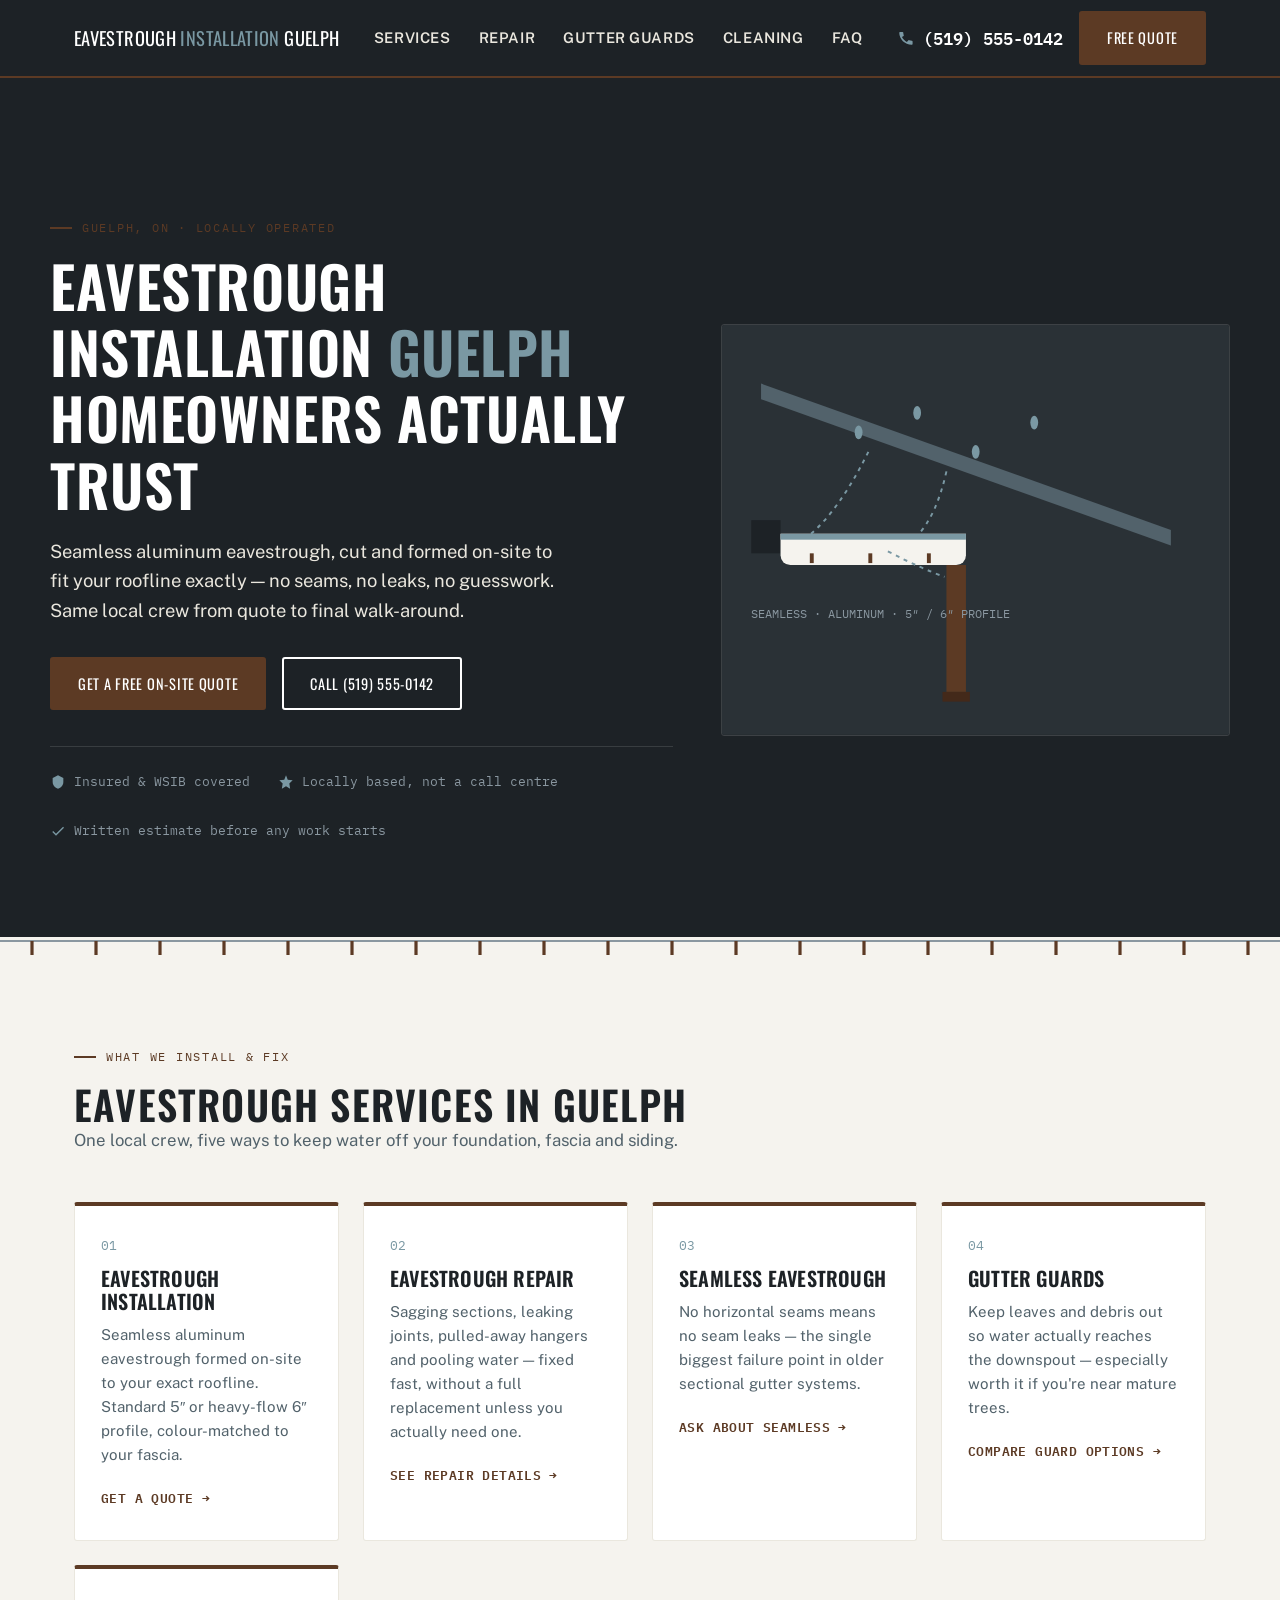
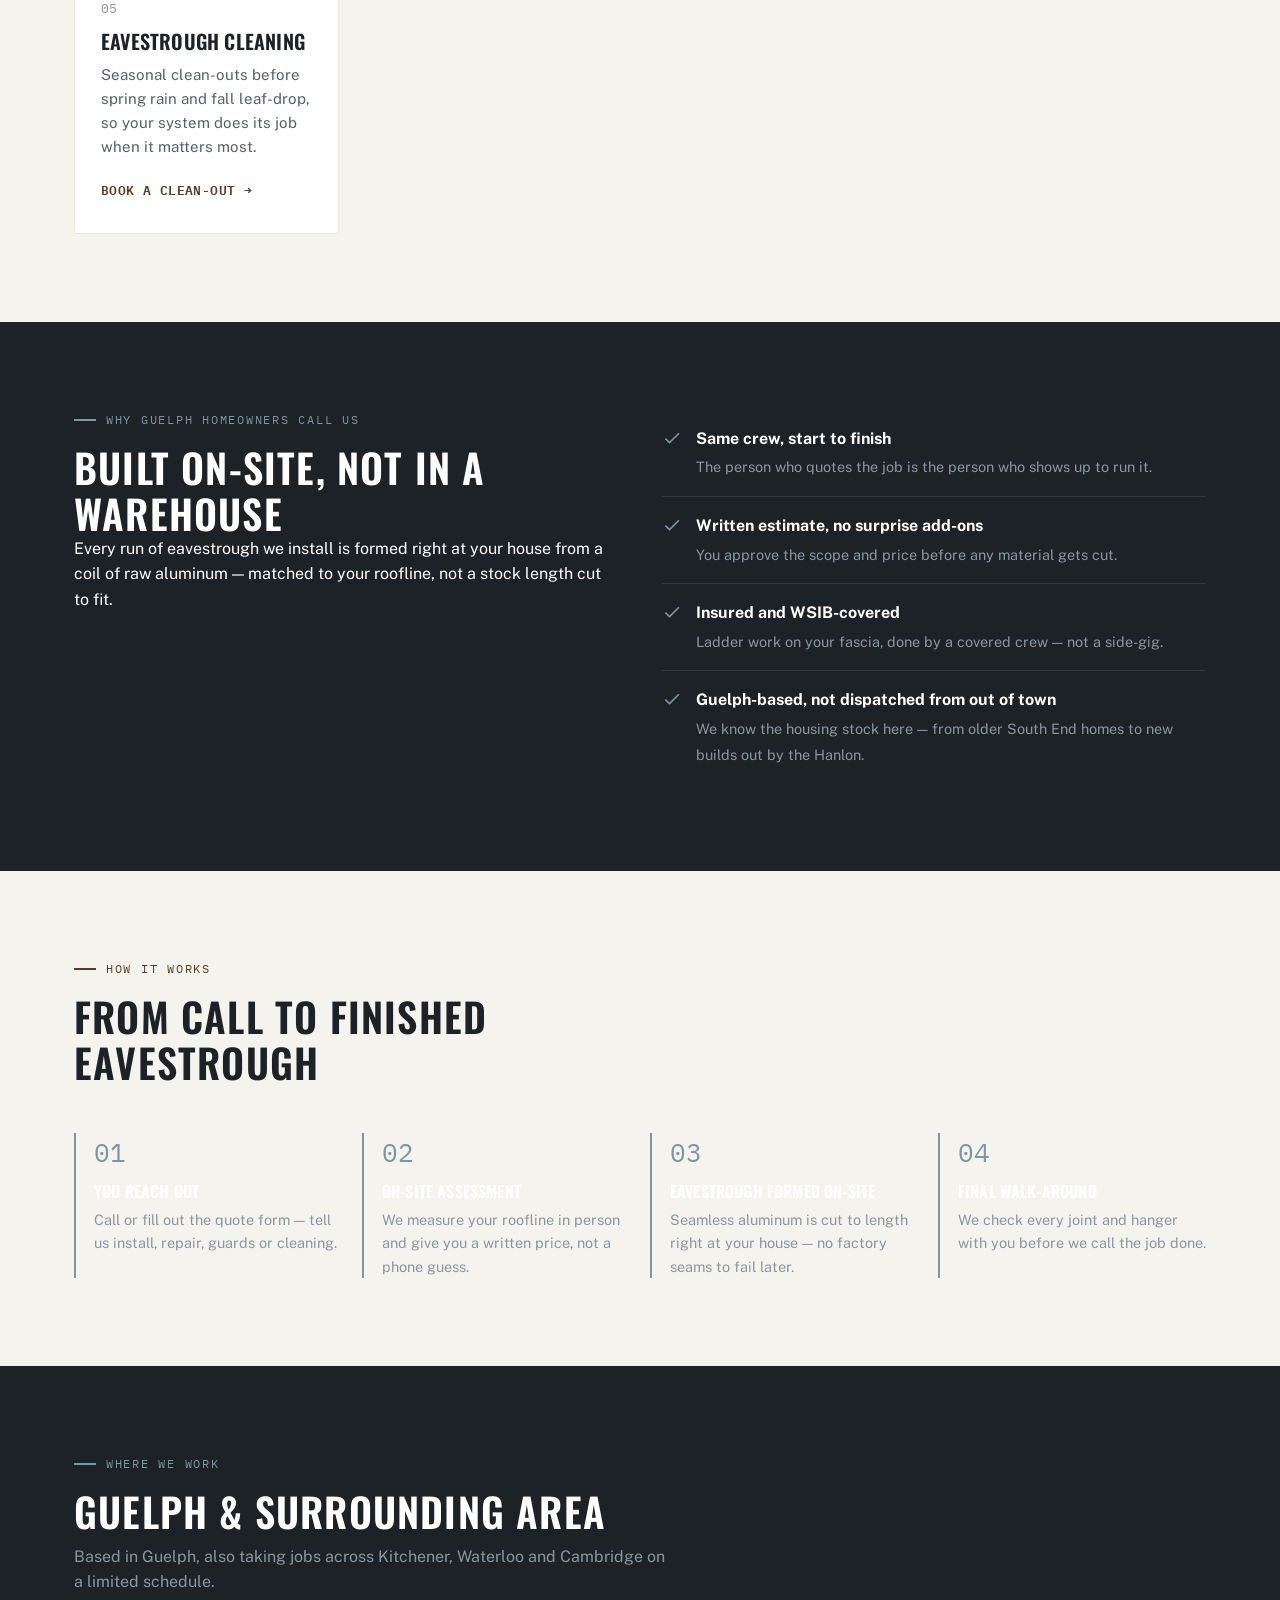
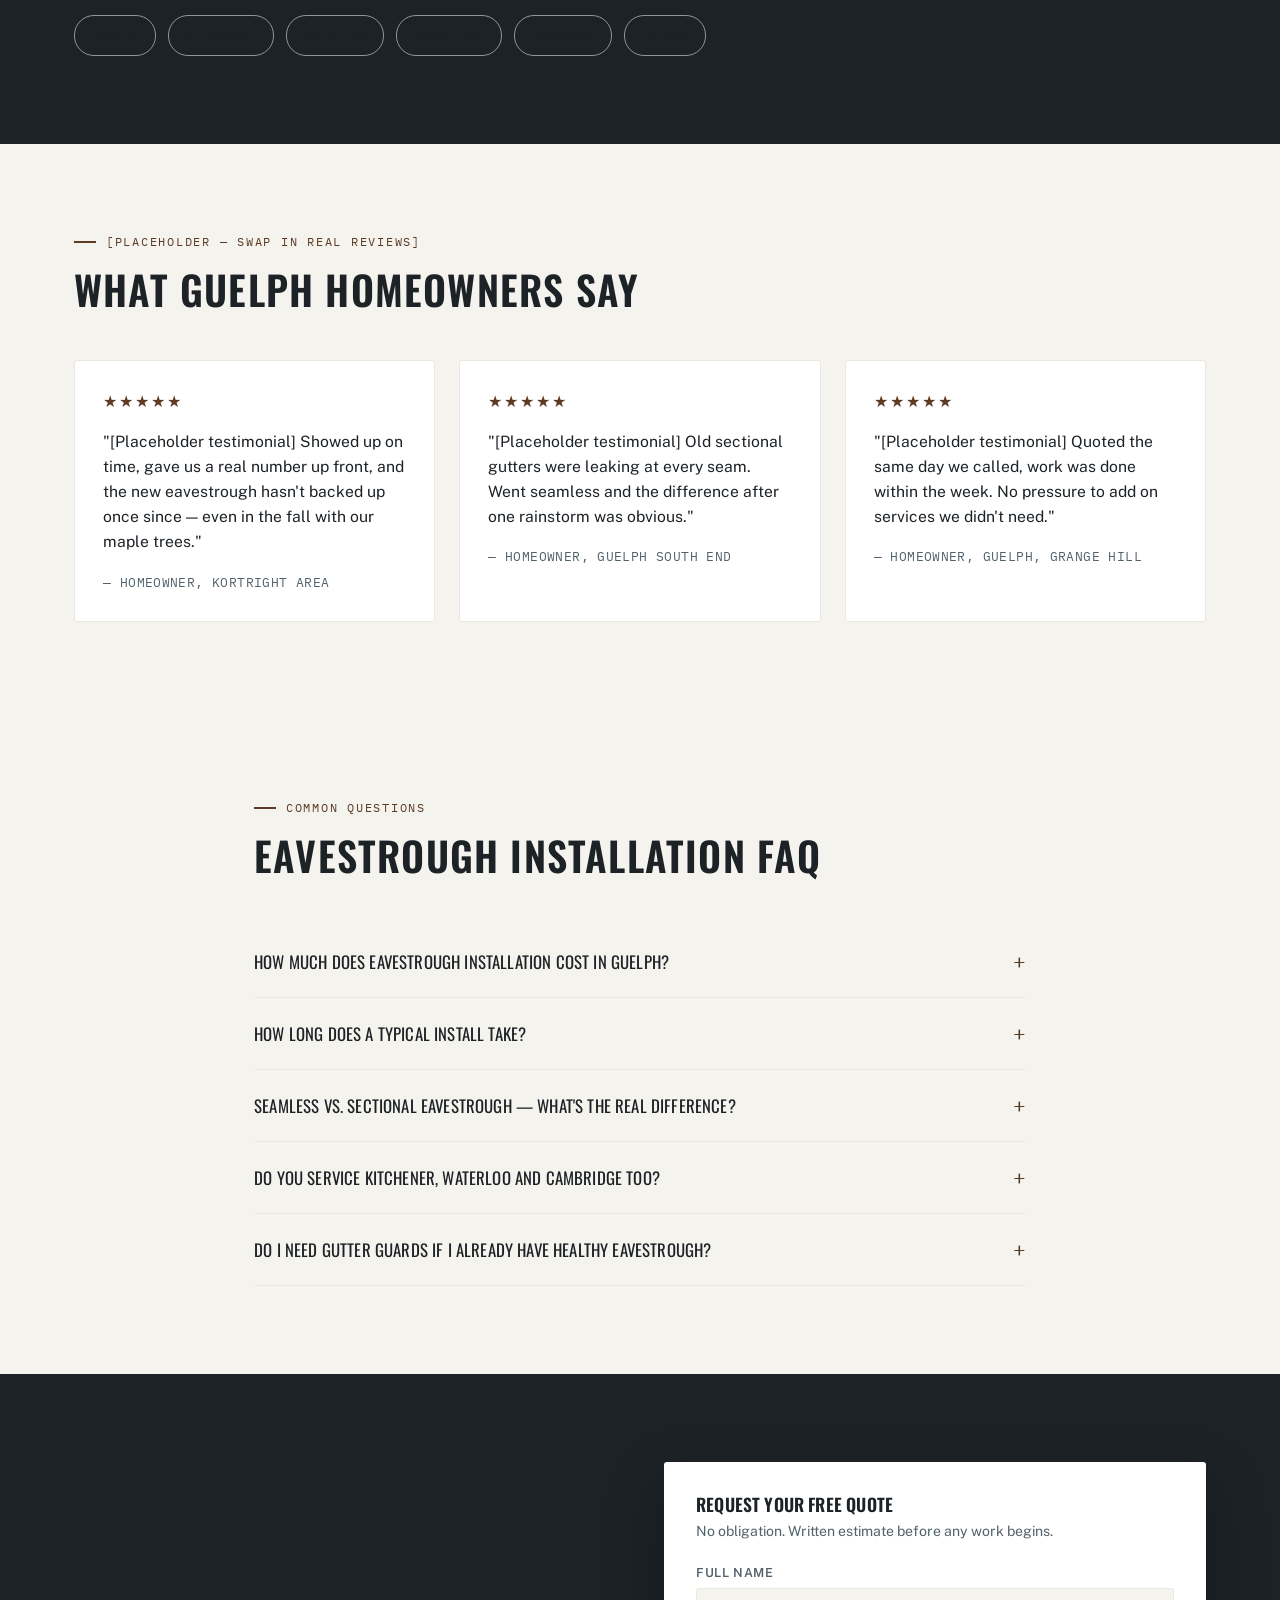
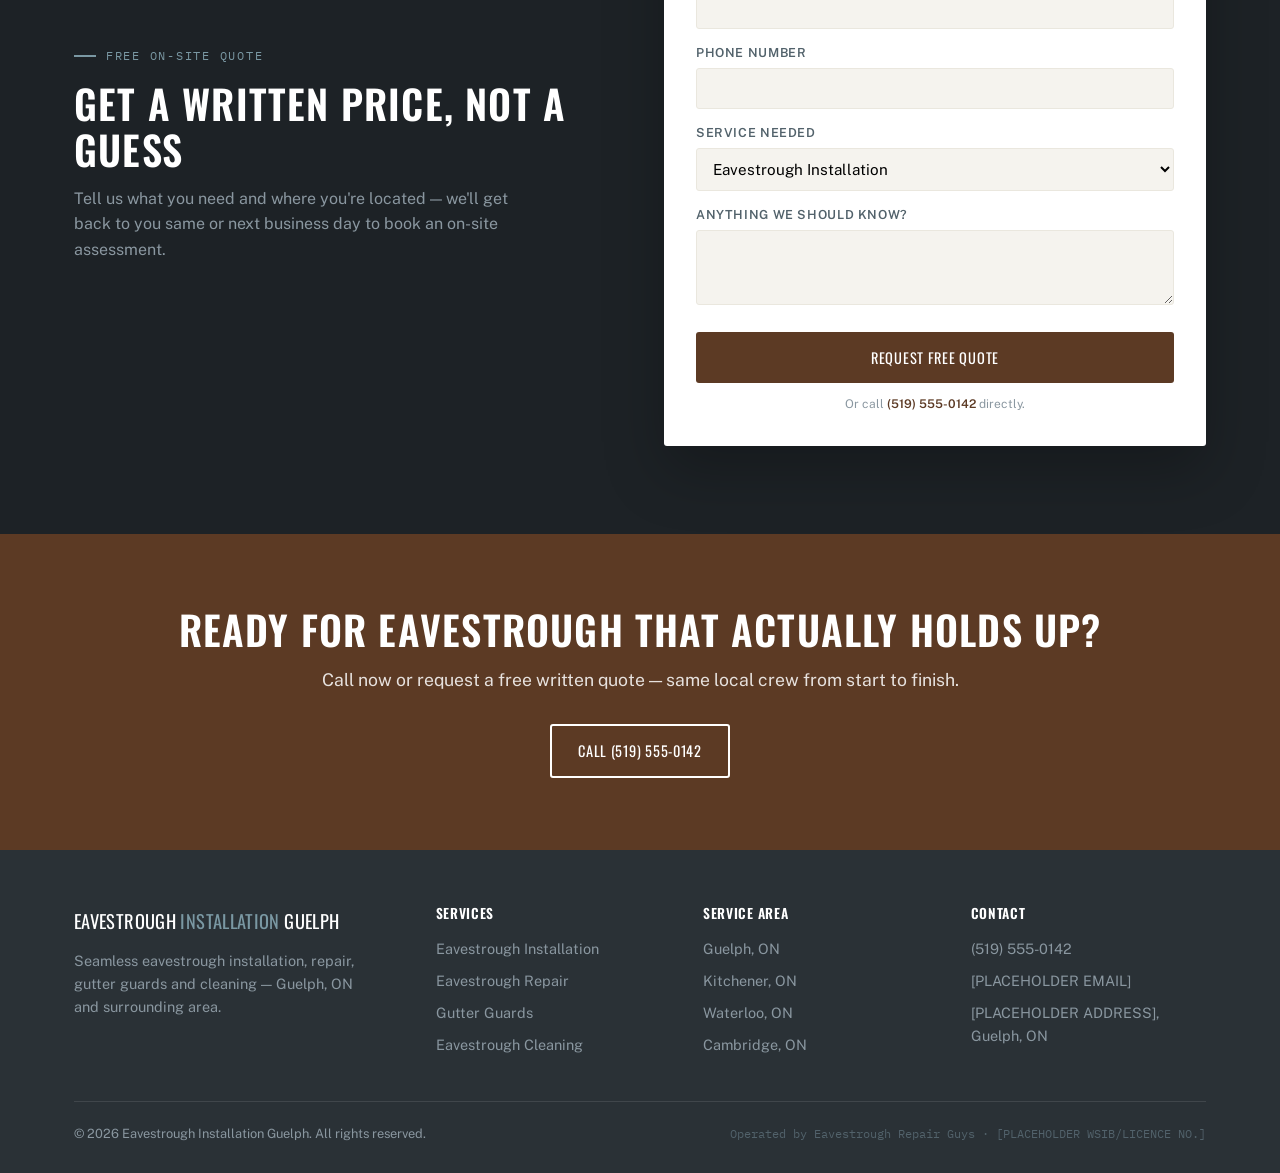
==== index.html @ caf80e2d "Initial site: Eavestrough Installation Guelph — homepage + 3 service pages" ====
<!DOCTYPE html>
<html lang="en-CA">
<head>
<meta charset="UTF-8">
<meta name="viewport" content="width=device-width, initial-scale=1.0">

<!-- ============================================================
     BEFORE GOING LIVE — replace every [PLACEHOLDER] below:
     - Phone number (appears in header, hero, CTA band, footer, schema)
     - Business address / service area radius
     - Real jobsite photos (currently a line-art SVG hero graphic)
     - Real customer testimonials (currently illustrative placeholders)
     - Google Ads conversion ID + GA4 measurement ID (see comments below)
     - WSIB / insurance / licence numbers if you want them displayed
     ============================================================ -->

<title>Eavestrough Installation Guelph | Licensed Local Installers | Eavestrough Repair Guys</title>
<meta name="description" content="Eavestrough installation in Guelph, ON. Seamless aluminum eavestrough, gutter guards, repair and cleaning. Local crew, free on-site quotes. Call [PLACEHOLDER PHONE].">
<link rel="canonical" href="https://www.eavestroughinstallationguelph.ca/">

<!-- Open Graph -->
<meta property="og:type" content="website">
<meta property="og:title" content="Eavestrough Installation Guelph | Eavestrough Repair Guys">
<meta property="og:description" content="Seamless eavestrough installation, repair, gutter guards and cleaning in Guelph, ON. Free on-site quotes.">
<meta property="og:url" content="https://www.eavestroughinstallationguelph.ca/">
<meta property="og:locale" content="en_CA">

<style>
/* ============================================================
   EAVESTROUGH INSTALLATION GUELPH — Design System
   Palette grounded in real eavestrough material/finish names:
   - Charcoal: roofline/shadow
   - Aluminum: the material itself (background)
   - Royal Brown: a genuine standard eavestrough colour, used as accent
   - Slate: structural steel grey
   - Rain: the water the whole trade exists to move
   ============================================================ */

@import url('https://fonts.googleapis.com/css2?family=Oswald:wght@400;500;600;700&family=Public+Sans:wght@400;500;600;700&family=IBM+Plex+Mono:wght@500;600&display=swap');

:root{
  --charcoal: #1D2226;
  --charcoal-soft: #2A3136;
  --aluminum: #F5F3EE;
  --aluminum-dim: #EAE7DE;
  --white: #FFFFFF;
  --brown: #5C3A24;
  --brown-deep: #43291A;
  --brown-light: #7A5138;
  --slate: #52626B;
  --slate-dim: #8A97A0;
  --rain: #7A98A3;
  --rain-dim: #C7D5D9;

  --font-display: 'Oswald', sans-serif;
  --font-body: 'Public Sans', sans-serif;
  --font-mono: 'IBM Plex Mono', monospace;

  --max: 1180px;
  --radius: 3px;
}

*{box-sizing:border-box; margin:0; padding:0;}

html{scroll-behavior:smooth;}

body{
  font-family: var(--font-body);
  background: var(--aluminum);
  color: var(--charcoal);
  line-height: 1.6;
  -webkit-font-smoothing: antialiased;
}

img{max-width:100%; display:block;}

a{color:inherit; text-decoration:none;}

.wrap{max-width:var(--max); margin:0 auto; padding:0 24px;}

h1,h2,h3,h4{
  font-family: var(--font-display);
  font-weight:600;
  line-height:1.15;
  letter-spacing:0.01em;
}

h2{font-size:clamp(1.7rem, 3.2vw, 2.5rem); text-transform:uppercase; letter-spacing:0.03em;}
h3{font-size:1.25rem;}

.eyebrow{
  font-family: var(--font-mono);
  font-size:0.78rem;
  letter-spacing:0.14em;
  text-transform:uppercase;
  color:var(--brown);
  display:flex;
  align-items:center;
  gap:10px;
  margin-bottom:14px;
}
.eyebrow::before{
  content:"";
  width:22px; height:2px;
  background:var(--brown);
  display:inline-block;
}

/* ---------- roofline motif (signature element) ----------
   A recurring gutter cross-section: a horizontal channel with a
   drip-edge lip, used as section dividers instead of generic waves. */
.roofline-divider{
  width:100%;
  height:22px;
  display:block;
}
.roofline-divider svg{width:100%; height:100%; display:block;}

/* ---------- header ---------- */
.site-header{
  position:sticky; top:0; z-index:50;
  background:var(--charcoal);
  border-bottom:2px solid var(--brown);
}
.site-header .wrap{
  display:flex; align-items:center; justify-content:space-between;
  height:76px;
}
.logo{
  font-family:var(--font-display);
  color:var(--white);
  font-size:1.15rem;
  text-transform:uppercase;
  letter-spacing:0.02em;
}
.logo span{color:var(--rain);}
.nav-links{display:flex; gap:28px; align-items:center;}
.nav-links a{
  color:var(--aluminum-dim);
  font-size:0.92rem;
  font-weight:600;
  text-transform:uppercase;
  letter-spacing:0.04em;
}
.nav-links a:hover{color:var(--rain);}
.header-cta{
  display:flex; align-items:center; gap:16px;
}
.phone-badge{
  font-family:var(--font-mono);
  color:var(--white);
  font-size:1.05rem;
  font-weight:600;
  display:flex; align-items:center; gap:8px;
}
.phone-badge svg{width:18px; height:18px; fill:var(--rain);}
.btn{
  display:inline-block;
  font-family:var(--font-display);
  text-transform:uppercase;
  letter-spacing:0.05em;
  font-size:0.9rem;
  padding:13px 26px;
  border-radius:var(--radius);
  border:2px solid transparent;
  cursor:pointer;
  transition:all .15s ease;
}
.btn-primary{background:var(--brown); color:var(--white);}
.btn-primary:hover{background:var(--brown-deep);}
.btn-outline{border-color:var(--white); color:var(--white); background:transparent;}
.btn-outline:hover{background:var(--white); color:var(--charcoal);}
.mobile-toggle{display:none; background:none; border:none; color:var(--white); font-size:1.6rem;}

/* ---------- hero ---------- */
.hero{
  background:var(--charcoal);
  color:var(--white);
  position:relative;
  overflow:hidden;
  padding:76px 0 0 0;
}
.hero-grid{
  display:grid;
  grid-template-columns: 1.1fr 0.9fr;
  gap:48px;
  align-items:center;
  padding:64px 0 96px;
}
.hero h1{
  font-size:clamp(2.4rem, 5vw, 3.6rem);
  text-transform:uppercase;
  margin-bottom:20px;
}
.hero h1 em{
  font-style:normal;
  color:var(--rain);
}
.hero p.lede{
  font-size:1.15rem;
  color:var(--aluminum-dim);
  max-width:46ch;
  margin-bottom:32px;
}
.hero-actions{display:flex; gap:16px; flex-wrap:wrap; margin-bottom:36px;}
.trust-strip{
  display:flex; gap:28px; flex-wrap:wrap;
  border-top:1px solid rgba(255,255,255,0.12);
  padding-top:24px;
}
.trust-item{
  font-family:var(--font-mono);
  font-size:0.82rem;
  color:var(--slate-dim);
  display:flex; align-items:center; gap:8px;
}
.trust-item svg{width:16px; height:16px; fill:var(--rain);}

.hero-visual{
  position:relative;
  border-radius:var(--radius);
  overflow:hidden;
  border:1px solid rgba(255,255,255,0.14);
}
.hero-visual .roofline-graphic{width:100%; display:block;}

/* ---------- quote form ---------- */
.quote-card{
  background:var(--white);
  border-radius:var(--radius);
  padding:32px;
  box-shadow:0 24px 60px rgba(0,0,0,0.25);
  color:var(--charcoal);
}
.quote-card h3{
  text-transform:uppercase;
  font-size:1.1rem;
  margin-bottom:6px;
}
.quote-card .sub{
  font-size:0.88rem;
  color:var(--slate);
  margin-bottom:20px;
}
.field{margin-bottom:14px;}
.field label{
  display:block;
  font-size:0.78rem;
  text-transform:uppercase;
  letter-spacing:0.05em;
  color:var(--slate);
  margin-bottom:5px;
  font-weight:600;
}
.field input, .field select, .field textarea{
  width:100%;
  padding:11px 12px;
  border:1.5px solid var(--aluminum-dim);
  border-radius:var(--radius);
  font-family:var(--font-body);
  font-size:0.95rem;
  background:var(--aluminum);
}
.field input:focus, .field select:focus, .field textarea:focus{
  outline:none; border-color:var(--brown);
}
.quote-card .btn-primary{width:100%; text-align:center; margin-top:6px;}
.quote-fineprint{
  font-size:0.75rem; color:var(--slate-dim); margin-top:12px; text-align:center;
}

/* ---------- services ---------- */
.section{padding:88px 0;}
.section-head{max-width:640px; margin-bottom:48px;}
.section-head p{color:var(--slate); font-size:1.05rem;}
.services-grid{
  display:grid;
  grid-template-columns:repeat(auto-fit, minmax(250px, 1fr));
  gap:24px;
}
.service-card{
  background:var(--white);
  border:1px solid var(--aluminum-dim);
  border-top:4px solid var(--brown);
  border-radius:var(--radius);
  padding:30px 26px;
  transition:transform .15s ease, box-shadow .15s ease;
}
.service-card:hover{transform:translateY(-4px); box-shadow:0 16px 32px rgba(29,34,38,0.1);}
.service-card .num{
  font-family:var(--font-mono);
  color:var(--rain);
  font-size:0.8rem;
  margin-bottom:10px;
  display:block;
}
.service-card h3{margin-bottom:10px; text-transform:uppercase;}
.service-card p{color:var(--slate); font-size:0.94rem; margin-bottom:18px;}
.service-card a.card-link{
  font-family:var(--font-mono);
  font-size:0.82rem;
  color:var(--brown);
  font-weight:600;
  text-transform:uppercase;
  letter-spacing:0.03em;
}
.service-card a.card-link:hover{color:var(--brown-deep);}

/* ---------- dark band (why-us / process) ---------- */
.band-dark{
  background:var(--charcoal);
  color:var(--white);
}
.band-dark .section-head p{color:var(--slate-dim);}
.band-dark .eyebrow{color:var(--rain);}
.band-dark .eyebrow::before{background:var(--rain);}

.process-grid{
  display:grid;
  grid-template-columns:repeat(4, 1fr);
  gap:20px;
}
.process-step{border-left:2px solid var(--rain); padding-left:18px;}
.process-step .step-no{
  font-family:var(--font-mono);
  color:var(--rain);
  font-size:1.6rem;
  display:block;
  margin-bottom:8px;
}
.process-step h4{text-transform:uppercase; font-size:1rem; margin-bottom:8px; color:var(--white);}
.process-step p{font-size:0.9rem; color:var(--slate-dim);}

/* ---------- why-us checklist ---------- */
.why-grid{
  display:grid;
  grid-template-columns: 1fr 1fr;
  gap:44px;
  align-items:start;
}
.check-list{list-style:none;}
.check-list li{
  display:flex; gap:14px; align-items:flex-start;
  padding:16px 0;
  border-bottom:1px solid rgba(255,255,255,0.1);
}
.check-list li:last-child{border-bottom:none;}
.check-list svg{width:20px; height:20px; flex-shrink:0; fill:var(--rain); margin-top:2px;}
.check-list strong{display:block; margin-bottom:3px; color:var(--white);}
.check-list span.detail{font-size:0.9rem; color:var(--slate-dim);}

/* ---------- service area ---------- */
.area-list{
  display:flex; flex-wrap:wrap; gap:12px; margin-top:20px;
}
.area-chip{
  font-family:var(--font-mono);
  font-size:0.85rem;
  padding:9px 16px;
  border:1.5px solid var(--slate-dim);
  border-radius:20px;
  color:var(--charcoal);
}

/* ---------- testimonials ---------- */
.testi-grid{
  display:grid;
  grid-template-columns:repeat(auto-fit, minmax(280px,1fr));
  gap:24px;
}
.testi-card{
  background:var(--white);
  border:1px solid var(--aluminum-dim);
  border-radius:var(--radius);
  padding:28px;
}
.stars{color:var(--brown); font-size:1rem; margin-bottom:14px; letter-spacing:2px;}
.testi-card p.quote{font-size:0.98rem; margin-bottom:18px; color:var(--charcoal);}
.testi-card .who{
  font-family:var(--font-mono);
  font-size:0.8rem;
  color:var(--slate);
  text-transform:uppercase;
  letter-spacing:0.03em;
}

/* ---------- FAQ ---------- */
.faq-item{
  border-bottom:1px solid var(--aluminum-dim);
}
.faq-q{
  width:100%;
  text-align:left;
  background:none; border:none;
  padding:22px 0;
  font-family:var(--font-display);
  font-size:1.05rem;
  text-transform:uppercase;
  letter-spacing:0.01em;
  color:var(--charcoal);
  display:flex; justify-content:space-between; align-items:center;
  cursor:pointer;
}
.faq-q .icon{
  font-family:var(--font-mono);
  font-size:1.3rem;
  color:var(--brown);
  transition:transform .15s ease;
}
.faq-item.open .faq-q .icon{transform:rotate(45deg);}
.faq-a{
  max-height:0;
  overflow:hidden;
  transition:max-height .2s ease;
  color:var(--slate);
  font-size:0.95rem;
}
.faq-item.open .faq-a{max-height:280px;}
.faq-a-inner{padding-bottom:22px; max-width:70ch;}

/* ---------- final CTA band ---------- */
.cta-band{
  background:var(--brown);
  color:var(--white);
  text-align:center;
  padding:72px 0;
}
.cta-band h2{color:var(--white); margin-bottom:14px;}
.cta-band p{color:rgba(255,255,255,0.85); margin-bottom:30px; font-size:1.1rem;}
.cta-band .btn-outline{border-color:var(--white); color:var(--white);}
.cta-band .btn-outline:hover{background:var(--white); color:var(--brown);}

/* ---------- footer ---------- */
footer{
  background:var(--charcoal-soft);
  color:var(--slate-dim);
  padding:56px 0 28px;
  font-size:0.9rem;
}
.footer-grid{
  display:grid;
  grid-template-columns:1.4fr 1fr 1fr 1fr;
  gap:32px;
  margin-bottom:36px;
}
footer h4{color:var(--white); font-size:0.85rem; text-transform:uppercase; letter-spacing:0.05em; margin-bottom:16px;}
footer ul{list-style:none;}
footer li{margin-bottom:9px;}
footer a:hover{color:var(--rain);}
.footer-bottom{
  border-top:1px solid rgba(255,255,255,0.1);
  padding-top:22px;
  display:flex; justify-content:space-between; flex-wrap:wrap; gap:12px;
  font-size:0.8rem;
}
.footer-brand-note{font-family:var(--font-mono); font-size:0.76rem; color:var(--slate);}

/* ---------- breadcrumb (service pages) ---------- */
.breadcrumb{
  font-family:var(--font-mono);
  font-size:0.8rem;
  color:var(--slate-dim);
  padding:18px 0;
}
.breadcrumb a{color:var(--rain);}

/* ---------- page hero (service pages, shorter than homepage) ---------- */
.page-hero{
  background:var(--charcoal);
  color:var(--white);
  padding:36px 0 60px;
}
.page-hero h1{
  font-size:clamp(2rem, 4.2vw, 3rem);
  text-transform:uppercase;
  margin-bottom:16px;
}
.page-hero p.lede{color:var(--aluminum-dim); max-width:60ch; font-size:1.08rem; margin-bottom:26px;}

/* ---------- two column content (service pages) ---------- */
.content-grid{
  display:grid;
  grid-template-columns:1.4fr 1fr;
  gap:48px;
  align-items:start;
}
.content-grid h2{font-size:1.5rem; margin:34px 0 14px;}
.content-grid h2:first-child{margin-top:0;}
.content-grid p{color:var(--slate); margin-bottom:16px;}
.content-grid ul{margin:0 0 20px 20px; color:var(--slate);}
.content-grid li{margin-bottom:8px;}
.sticky-sidebar{position:sticky; top:100px;}

.price-note{
  background:var(--aluminum-dim);
  border-left:3px solid var(--brown);
  padding:18px 20px;
  border-radius:var(--radius);
  font-size:0.92rem;
  margin:24px 0;
}
.price-note strong{color:var(--brown-deep);}

/* ---------- responsive ---------- */
@media (max-width: 900px){
  .hero-grid, .why-grid, .content-grid{grid-template-columns:1fr;}
  .process-grid{grid-template-columns:repeat(2, 1fr);}
  .footer-grid{grid-template-columns:1fr 1fr;}
  .nav-links{display:none; position:absolute; top:76px; left:0; right:0; background:var(--charcoal); flex-direction:column; padding:12px 24px; gap:0; border-top:1px solid rgba(255,255,255,0.1);}
  .nav-links.mobile-open{display:flex;}
  .nav-links a{padding:12px 0; border-bottom:1px solid rgba(255,255,255,0.08);}
  .mobile-toggle{display:block;}
}
@media (max-width: 560px){
  .process-grid{grid-template-columns:1fr;}
  .footer-grid{grid-template-columns:1fr;}
  .phone-badge span.label{display:none;}
}

/* ---------- accessibility ---------- */
a:focus-visible, button:focus-visible, input:focus-visible, select:focus-visible, textarea:focus-visible{
  outline:3px solid var(--rain);
  outline-offset:2px;
}
@media (prefers-reduced-motion: reduce){
  *{transition:none !important; scroll-behavior:auto !important;}
}

</style>

<!-- ================= Google Ads / GA4 placeholders =================
<script async src="https://www.googletagmanager.com/gtag/js?id=G-XXXXXXX"></script>
<script>
  window.dataLayer = window.dataLayer || [];
  function gtag(){dataLayer.push(arguments);}
  gtag('js', new Date());
  gtag('config', 'G-XXXXXXX');          // GA4 measurement ID
  gtag('config', 'AW-XXXXXXXXX');       // Google Ads conversion ID
</script>
==================================================================== -->

<!-- ================= LocalBusiness structured data ================= -->
<script type="application/ld+json">
{
  "@context": "https://schema.org",
  "@type": "HomeAndConstructionBusiness",
  "name": "Eavestrough Installation Guelph",
  "alternateName": "Eavestrough Repair Guys",
  "image": "https://www.eavestroughinstallationguelph.ca/hero-image.jpg",
  "telephone": "+1-519-555-0142",
  "priceRange": "$$-$$$",
  "address": {
    "@type": "PostalAddress",
    "streetAddress": "[PLACEHOLDER STREET ADDRESS]",
    "addressLocality": "Guelph",
    "addressRegion": "ON",
    "postalCode": "[PLACEHOLDER POSTAL CODE]",
    "addressCountry": "CA"
  },
  "areaServed": [
    {"@type": "City", "name": "Guelph"},
    {"@type": "City", "name": "Kitchener"},
    {"@type": "City", "name": "Waterloo"},
    {"@type": "City", "name": "Cambridge"}
  ],
  "url": "https://www.eavestroughinstallationguelph.ca/",
  "openingHoursSpecification": {
    "@type": "OpeningHoursSpecification",
    "dayOfWeek": ["Monday","Tuesday","Wednesday","Thursday","Friday"],
    "opens": "08:00",
    "closes": "17:00"
  },
  "hasOfferCatalog": {
    "@type": "OfferCatalog",
    "name": "Eavestrough Services",
    "itemListElement": [
      {"@type": "Offer", "itemOffered": {"@type": "Service", "name": "Eavestrough Installation"}},
      {"@type": "Offer", "itemOffered": {"@type": "Service", "name": "Eavestrough Repair"}},
      {"@type": "Offer", "itemOffered": {"@type": "Service", "name": "Seamless Eavestrough"}},
      {"@type": "Offer", "itemOffered": {"@type": "Service", "name": "Gutter Guards"}},
      {"@type": "Offer", "itemOffered": {"@type": "Service", "name": "Eavestrough Cleaning"}}
    ]
  }
}
</script>
</head>
<body>

<!-- ================= HEADER ================= -->
<header class="site-header">
  <div class="wrap">
    <a href="/" class="logo">Eavestrough <span>Installation</span> Guelph</a>
    <nav class="nav-links" aria-label="Primary">
      <a href="#services">Services</a>
      <a href="eavestrough-repair-guelph.html">Repair</a>
      <a href="gutter-guards-guelph.html">Gutter Guards</a>
      <a href="eavestrough-cleaning-guelph.html">Cleaning</a>
      <a href="#faq">FAQ</a>
    </nav>
    <div class="header-cta">
      <a href="tel:+15195550142" class="phone-badge">
        <svg viewBox="0 0 24 24"><path d="M6.6 10.8c1.4 2.8 3.7 5.1 6.5 6.5l2.2-2.2c.3-.3.7-.4 1-.2 1.1.4 2.3.6 3.5.6.6 0 1 .4 1 1v3.4c0 .6-.4 1-1 1C10.6 21 3 13.4 3 4.9c0-.6.4-1 1-1h3.4c.6 0 1 .4 1 1 0 1.2.2 2.4.6 3.5.1.3 0 .7-.2 1L6.6 10.8z"/></svg>
        <span class="label">(519) 555-0142</span>
      </a>
      <a href="#quote" class="btn btn-primary">Free Quote</a>
      <button class="mobile-toggle" aria-label="Toggle menu" aria-expanded="false">&#9776;</button>
    </div>
  </div>
</header>

<!-- ================= HERO ================= -->
<section class="hero">
  <div class="wrap hero-grid">
    <div>
      <div class="eyebrow">Guelph, ON &middot; Locally Operated</div>
      <h1>Eavestrough Installation <em>Guelph</em> Homeowners Actually Trust</h1>
      <p class="lede">Seamless aluminum eavestrough, cut and formed on-site to fit your roofline exactly &mdash; no seams, no leaks, no guesswork. Same local crew from quote to final walk-around.</p>
      <div class="hero-actions">
        <a href="#quote" class="btn btn-primary">Get a Free On-Site Quote</a>
        <a href="tel:+15195550142" class="btn btn-outline">Call (519) 555-0142</a>
      </div>
      <div class="trust-strip">
        <div class="trust-item"><svg viewBox="0 0 24 24"><path d="M12 2l8 4v6c0 5-3.4 8.7-8 10-4.6-1.3-8-5-8-10V6l8-4z"/></svg>Insured &amp; WSIB covered</div>
        <div class="trust-item"><svg viewBox="0 0 24 24"><path d="M12 2l2.6 6.6L22 9.3l-5 4.9L18.2 22 12 18.3 5.8 22 7 14.2l-5-4.9 7.4-.7L12 2z"/></svg>Locally based, not a call centre</div>
        <div class="trust-item"><svg viewBox="0 0 24 24"><path d="M9 16.2L4.8 12 3.4 13.4 9 19l12-12-1.4-1.4z"/></svg>Written estimate before any work starts</div>
      </div>
    </div>

    <!-- Signature visual: line-art cutaway of a roof edge, gutter trough
         and downspout with water flow — the actual mechanics of the trade,
         used in place of a stock photo. Swap for real jobsite photography
         when available. -->
    <div class="hero-visual">
      <svg class="roofline-graphic" viewBox="0 0 520 420" xmlns="http://www.w3.org/2000/svg" role="img" aria-label="Diagram of a roofline, eavestrough and downspout">
        <rect width="520" height="420" fill="#2A3136"/>
        <!-- roof surface -->
        <path d="M40 60 L 460 210 L 460 226 L 40 76 Z" fill="#52626B"/>
        <!-- fascia -->
        <rect x="30" y="200" width="30" height="34" fill="#1D2226"/>
        <!-- gutter trough -->
        <path d="M60 214 h190 v22 a10 10 0 0 1 -10 10 h-170 a10 10 0 0 1 -10 -10 z" fill="#F5F3EE"/>
        <rect x="60" y="214" width="190" height="6" fill="#7A98A3"/>
        <!-- gutter hangers -->
        <rect x="90" y="234" width="4" height="10" fill="#5C3A24"/>
        <rect x="150" y="234" width="4" height="10" fill="#5C3A24"/>
        <rect x="210" y="234" width="4" height="10" fill="#5C3A24"/>
        <!-- downspout -->
        <rect x="230" y="246" width="20" height="130" fill="#5C3A24"/>
        <rect x="226" y="376" width="28" height="10" fill="#43291A"/>
        <!-- rain droplets -->
        <g fill="#7A98A3">
          <ellipse cx="140" cy="110" rx="4" ry="7"/>
          <ellipse cx="200" cy="90" rx="4" ry="7"/>
          <ellipse cx="260" cy="130" rx="4" ry="7"/>
          <ellipse cx="320" cy="100" rx="4" ry="7"/>
        </g>
        <!-- flow arrows: roof -> trough -> downspout -->
        <path d="M150 130 Q120 190 90 215" stroke="#7A98A3" stroke-width="2" fill="none" stroke-dasharray="4 5"/>
        <path d="M230 150 Q220 195 200 216" stroke="#7A98A3" stroke-width="2" fill="none" stroke-dasharray="4 5"/>
        <path d="M170 232 Q205 250 228 258" stroke="#7A98A3" stroke-width="2" fill="none" stroke-dasharray="4 5"/>
        <text x="30" y="300" fill="#8A97A0" font-family="IBM Plex Mono, monospace" font-size="12">SEAMLESS &middot; ALUMINUM &middot; 5&Prime; / 6&Prime; PROFILE</text>
      </svg>
    </div>
  </div>
</section>
<div class="roofline-divider" aria-hidden="true">
  <svg viewBox="0 0 1200 22" preserveAspectRatio="none" xmlns="http://www.w3.org/2000/svg">
    <line x1="0" y1="4" x2="1200" y2="4" stroke="#8A97A0" stroke-width="2"/>
    <g stroke="#5C3A24" stroke-width="3">
      <line x1="30" y1="4" x2="30" y2="18"/><line x1="90" y1="4" x2="90" y2="18"/><line x1="150" y1="4" x2="150" y2="18"/>
      <line x1="210" y1="4" x2="210" y2="18"/><line x1="270" y1="4" x2="270" y2="18"/><line x1="330" y1="4" x2="330" y2="18"/>
      <line x1="390" y1="4" x2="390" y2="18"/><line x1="450" y1="4" x2="450" y2="18"/><line x1="510" y1="4" x2="510" y2="18"/>
      <line x1="570" y1="4" x2="570" y2="18"/><line x1="630" y1="4" x2="630" y2="18"/><line x1="690" y1="4" x2="690" y2="18"/>
      <line x1="750" y1="4" x2="750" y2="18"/><line x1="810" y1="4" x2="810" y2="18"/><line x1="870" y1="4" x2="870" y2="18"/>
      <line x1="930" y1="4" x2="930" y2="18"/><line x1="990" y1="4" x2="990" y2="18"/><line x1="1050" y1="4" x2="1050" y2="18"/>
      <line x1="1110" y1="4" x2="1110" y2="18"/><line x1="1170" y1="4" x2="1170" y2="18"/>
    </g>
  </svg>
</div>

<!-- ================= SERVICES ================= -->
<section class="section" id="services">
  <div class="wrap">
    <div class="section-head">
      <div class="eyebrow">What We Install &amp; Fix</div>
      <h2>Eavestrough Services in Guelph</h2>
      <p>One local crew, five ways to keep water off your foundation, fascia and siding.</p>
    </div>
    <div class="services-grid">

      <div class="service-card">
        <span class="num">01</span>
        <h3>Eavestrough Installation</h3>
        <p>Seamless aluminum eavestrough formed on-site to your exact roofline. Standard 5&Prime; or heavy-flow 6&Prime; profile, colour-matched to your fascia.</p>
        <a href="#quote" class="card-link">Get a quote &rarr;</a>
      </div>

      <div class="service-card">
        <span class="num">02</span>
        <h3>Eavestrough Repair</h3>
        <p>Sagging sections, leaking joints, pulled-away hangers and pooling water &mdash; fixed fast, without a full replacement unless you actually need one.</p>
        <a href="eavestrough-repair-guelph.html" class="card-link">See repair details &rarr;</a>
      </div>

      <div class="service-card">
        <span class="num">03</span>
        <h3>Seamless Eavestrough</h3>
        <p>No horizontal seams means no seam leaks &mdash; the single biggest failure point in older sectional gutter systems.</p>
        <a href="#quote" class="card-link">Ask about seamless &rarr;</a>
      </div>

      <div class="service-card">
        <span class="num">04</span>
        <h3>Gutter Guards</h3>
        <p>Keep leaves and debris out so water actually reaches the downspout &mdash; especially worth it if you're near mature trees.</p>
        <a href="gutter-guards-guelph.html" class="card-link">Compare guard options &rarr;</a>
      </div>

      <div class="service-card">
        <span class="num">05</span>
        <h3>Eavestrough Cleaning</h3>
        <p>Seasonal clean-outs before spring rain and fall leaf-drop, so your system does its job when it matters most.</p>
        <a href="eavestrough-cleaning-guelph.html" class="card-link">Book a clean-out &rarr;</a>
      </div>

    </div>
  </div>
</section>

<!-- ================= WHY US ================= -->
<section class="section band-dark">
  <div class="wrap why-grid">
    <div>
      <div class="eyebrow">Why Guelph Homeowners Call Us</div>
      <h2>Built On-Site, Not In A Warehouse</h2>
      <p>Every run of eavestrough we install is formed right at your house from a coil of raw aluminum &mdash; matched to your roofline, not a stock length cut to fit.</p>
    </div>
    <ul class="check-list">
      <li>
        <svg viewBox="0 0 24 24"><path d="M9 16.2L4.8 12 3.4 13.4 9 19l12-12-1.4-1.4z"/></svg>
        <div>
          <strong>Same crew, start to finish</strong>
          <span class="detail">The person who quotes the job is the person who shows up to run it.</span>
        </div>
      </li>
      <li>
        <svg viewBox="0 0 24 24"><path d="M9 16.2L4.8 12 3.4 13.4 9 19l12-12-1.4-1.4z"/></svg>
        <div>
          <strong>Written estimate, no surprise add-ons</strong>
          <span class="detail">You approve the scope and price before any material gets cut.</span>
        </div>
      </li>
      <li>
        <svg viewBox="0 0 24 24"><path d="M9 16.2L4.8 12 3.4 13.4 9 19l12-12-1.4-1.4z"/></svg>
        <div>
          <strong>Insured and WSIB-covered</strong>
          <span class="detail">Ladder work on your fascia, done by a covered crew &mdash; not a side-gig.</span>
        </div>
      </li>
      <li>
        <svg viewBox="0 0 24 24"><path d="M9 16.2L4.8 12 3.4 13.4 9 19l12-12-1.4-1.4z"/></svg>
        <div>
          <strong>Guelph-based, not dispatched from out of town</strong>
          <span class="detail">We know the housing stock here &mdash; from older South End homes to new builds out by the Hanlon.</span>
        </div>
      </li>
    </ul>
  </div>
</section>

<!-- ================= PROCESS ================= -->
<section class="section">
  <div class="wrap">
    <div class="section-head">
      <div class="eyebrow">How It Works</div>
      <h2>From Call To Finished Eavestrough</h2>
    </div>
    <div class="process-grid">
      <div class="process-step">
        <span class="step-no">01</span>
        <h4>You reach out</h4>
        <p>Call or fill out the quote form &mdash; tell us install, repair, guards or cleaning.</p>
      </div>
      <div class="process-step">
        <span class="step-no">02</span>
        <h4>On-site assessment</h4>
        <p>We measure your roofline in person and give you a written price, not a phone guess.</p>
      </div>
      <div class="process-step">
        <span class="step-no">03</span>
        <h4>Eavestrough formed on-site</h4>
        <p>Seamless aluminum is cut to length right at your house &mdash; no factory seams to fail later.</p>
      </div>
      <div class="process-step">
        <span class="step-no">04</span>
        <h4>Final walk-around</h4>
        <p>We check every joint and hanger with you before we call the job done.</p>
      </div>
    </div>
  </div>
</section>

<!-- ================= SERVICE AREA ================= -->
<section class="section band-dark">
  <div class="wrap">
    <div class="eyebrow">Where We Work</div>
    <h2>Guelph &amp; Surrounding Area</h2>
    <p style="color:var(--slate-dim); max-width:60ch; margin-top:10px;">Based in Guelph, also taking jobs across Kitchener, Waterloo and Cambridge on a limited schedule.</p>
    <div class="area-list">
      <span class="area-chip">Guelph</span>
      <span class="area-chip">Kitchener</span>
      <span class="area-chip">Waterloo</span>
      <span class="area-chip">Cambridge</span>
      <span class="area-chip">Rockwood</span>
      <span class="area-chip">Fergus</span>
    </div>
  </div>
</section>

<!-- ================= TESTIMONIALS ================= -->
<section class="section">
  <div class="wrap">
    <div class="section-head">
      <div class="eyebrow">[PLACEHOLDER — swap in real reviews]</div>
      <h2>What Guelph Homeowners Say</h2>
    </div>
    <div class="testi-grid">
      <div class="testi-card">
        <div class="stars">&#9733;&#9733;&#9733;&#9733;&#9733;</div>
        <p class="quote">"[Placeholder testimonial] Showed up on time, gave us a real number up front, and the new eavestrough hasn't backed up once since &mdash; even in the fall with our maple trees."</p>
        <div class="who">&mdash; Homeowner, Kortright area</div>
      </div>
      <div class="testi-card">
        <div class="stars">&#9733;&#9733;&#9733;&#9733;&#9733;</div>
        <p class="quote">"[Placeholder testimonial] Old sectional gutters were leaking at every seam. Went seamless and the difference after one rainstorm was obvious."</p>
        <div class="who">&mdash; Homeowner, Guelph South End</div>
      </div>
      <div class="testi-card">
        <div class="stars">&#9733;&#9733;&#9733;&#9733;&#9733;</div>
        <p class="quote">"[Placeholder testimonial] Quoted the same day we called, work was done within the week. No pressure to add on services we didn't need."</p>
        <div class="who">&mdash; Homeowner, Guelph, Grange Hill</div>
      </div>
    </div>
  </div>
</section>

<!-- ================= FAQ ================= -->
<section class="section" id="faq">
  <div class="wrap" style="max-width:820px;">
    <div class="section-head">
      <div class="eyebrow">Common Questions</div>
      <h2>Eavestrough Installation FAQ</h2>
    </div>

    <div class="faq-item">
      <button class="faq-q">How much does eavestrough installation cost in Guelph? <span class="icon">+</span></button>
      <div class="faq-a"><div class="faq-a-inner">Most full installations run in line with typical Ontario pricing for seamless aluminum eavestrough, depending on linear footage, profile size (5&Prime; vs 6&Prime;) and how many storeys and corners are involved. You'll get an exact written number after an on-site look, not a phone estimate.</div></div>
    </div>
    <div class="faq-item">
      <button class="faq-q">How long does a typical install take? <span class="icon">+</span></button>
      <div class="faq-a"><div class="faq-a-inner">Most single-family homes are done in a single day since the eavestrough is formed on-site to length &mdash; there's no waiting on pre-cut sections to arrive.</div></div>
    </div>
    <div class="faq-item">
      <button class="faq-q">Seamless vs. sectional eavestrough &mdash; what's the real difference? <span class="icon">+</span></button>
      <div class="faq-a"><div class="faq-a-inner">Sectional gutters are joined every 10 feet or so, and those joints are the most common place they eventually leak. Seamless eavestrough is formed in one continuous run at your house, so there's nothing to leak along the length &mdash; only at end caps and corners.</div></div>
    </div>
    <div class="faq-item">
      <button class="faq-q">Do you service Kitchener, Waterloo and Cambridge too? <span class="icon">+</span></button>
      <div class="faq-a"><div class="faq-a-inner">Yes &mdash; our home base is Guelph, and we take a limited number of jobs each week across Kitchener, Waterloo and Cambridge.</div></div>
    </div>
    <div class="faq-item">
      <button class="faq-q">Do I need gutter guards if I already have healthy eavestrough? <span class="icon">+</span></button>
      <div class="faq-a"><div class="faq-a-inner">Not always &mdash; but if you're near mature trees or you're cleaning your eavestrough more than twice a year, guards usually pay for themselves in avoided clean-outs and reduced overflow risk.</div></div>
    </div>
  </div>
</section>

<!-- ================= QUOTE FORM ================= -->
<section class="section band-dark" id="quote">
  <div class="wrap" style="display:grid; grid-template-columns:1fr 1fr; gap:48px; align-items:center;">
    <div>
      <div class="eyebrow">Free On-Site Quote</div>
      <h2>Get A Written Price, Not A Guess</h2>
      <p style="color:var(--slate-dim); margin-top:14px; max-width:44ch;">Tell us what you need and where you're located &mdash; we'll get back to you same or next business day to book an on-site assessment.</p>
    </div>
    <div class="quote-card">
      <h3>Request Your Free Quote</h3>
      <div class="sub">No obligation. Written estimate before any work begins.</div>
      <form class="quote-form">
        <div class="field">
          <label for="name">Full Name</label>
          <input type="text" id="name" name="name" required>
        </div>
        <div class="field">
          <label for="phone">Phone Number</label>
          <input type="tel" id="phone" name="phone" required>
        </div>
        <div class="field">
          <label for="service">Service Needed</label>
          <select id="service" name="service">
            <option>Eavestrough Installation</option>
            <option>Eavestrough Repair</option>
            <option>Gutter Guards</option>
            <option>Eavestrough Cleaning</option>
            <option>Not Sure / Need Advice</option>
          </select>
        </div>
        <div class="field">
          <label for="notes">Anything We Should Know?</label>
          <textarea id="notes" name="notes" rows="3"></textarea>
        </div>
        <button type="submit" class="btn btn-primary">Request Free Quote</button>
        <div class="quote-fineprint">Or call <a href="tel:+15195550142" style="color:var(--brown); font-weight:600;">(519) 555-0142</a> directly.</div>
      </form>
      <div class="form-confirm" style="display:none; text-align:center; padding:20px 0;">
        <h3 style="margin-bottom:10px;">Got it &mdash; thanks!</h3>
        <p style="color:var(--slate);">We'll be in touch shortly to book your on-site quote.</p>
      </div>
    </div>
  </div>
</section>

<!-- ================= FINAL CTA ================= -->
<section class="cta-band">
  <div class="wrap">
    <h2>Ready For Eavestrough That Actually Holds Up?</h2>
    <p>Call now or request a free written quote &mdash; same local crew from start to finish.</p>
    <a href="tel:+15195550142" class="btn btn-outline">Call (519) 555-0142</a>
  </div>
</section>

<!-- ================= FOOTER ================= -->
<footer>
  <div class="wrap">
    <div class="footer-grid">
      <div>
        <div class="logo" style="margin-bottom:14px;">Eavestrough <span>Installation</span> Guelph</div>
        <p style="max-width:32ch;">Seamless eavestrough installation, repair, gutter guards and cleaning &mdash; Guelph, ON and surrounding area.</p>
      </div>
      <div>
        <h4>Services</h4>
        <ul>
          <li><a href="#services">Eavestrough Installation</a></li>
          <li><a href="eavestrough-repair-guelph.html">Eavestrough Repair</a></li>
          <li><a href="gutter-guards-guelph.html">Gutter Guards</a></li>
          <li><a href="eavestrough-cleaning-guelph.html">Eavestrough Cleaning</a></li>
        </ul>
      </div>
      <div>
        <h4>Service Area</h4>
        <ul>
          <li>Guelph, ON</li>
          <li>Kitchener, ON</li>
          <li>Waterloo, ON</li>
          <li>Cambridge, ON</li>
        </ul>
      </div>
      <div>
        <h4>Contact</h4>
        <ul>
          <li><a href="tel:+15195550142">(519) 555-0142</a></li>
          <li>[PLACEHOLDER EMAIL]</li>
          <li>[PLACEHOLDER ADDRESS], Guelph, ON</li>
        </ul>
      </div>
    </div>
    <div class="footer-bottom">
      <span>&copy; <span id="year"></span> Eavestrough Installation Guelph. All rights reserved.</span>
      <span class="footer-brand-note">Operated by Eavestrough Repair Guys &middot; [PLACEHOLDER WSIB/LICENCE NO.]</span>
    </div>
  </div>
</footer>

<script>document.getElementById('year').textContent = new Date().getFullYear();</script>
<script>
// ============================================================
// Eavestrough Installation Guelph — shared behaviour
// ============================================================

document.addEventListener('DOMContentLoaded', function () {

  // Mobile nav toggle
  var toggle = document.querySelector('.mobile-toggle');
  var navLinks = document.querySelector('.nav-links');
  if (toggle && navLinks) {
    toggle.addEventListener('click', function () {
      var isOpen = navLinks.classList.toggle('mobile-open');
      toggle.setAttribute('aria-expanded', isOpen ? 'true' : 'false');
    });
  }

  // FAQ accordion
  document.querySelectorAll('.faq-item').forEach(function (item) {
    var q = item.querySelector('.faq-q');
    q.addEventListener('click', function () {
      var wasOpen = item.classList.contains('open');
      document.querySelectorAll('.faq-item.open').forEach(function (openItem) {
        openItem.classList.remove('open');
      });
      if (!wasOpen) item.classList.add('open');
    });
  });

  // Quote form(s) — replace this handler with your real form backend
  // (Wix Forms, a CRM webhook, or a simple mailto/Formspree endpoint).
  document.querySelectorAll('.quote-form').forEach(function (form) {
    form.addEventListener('submit', function (e) {
      e.preventDefault();

      // TODO: send this to your real lead destination before going live.
      // Example patterns:
      //   fetch('https://your-endpoint.example.com/leads', { method:'POST', body: new FormData(form) })
      //   or wire this into a Wix Forms element if embedding inside Wix.

      // --- Google Ads conversion tracking placeholder ---
      // Uncomment and fill in your conversion ID/label once Ads is live:
      // gtag('event', 'conversion', {
      //   'send_to': 'AW-XXXXXXXXX/XXXXXXXXXXXXXXXXXX'
      // });

      var confirmBox = form.querySelector('.form-confirm');
      form.querySelectorAll('input, select, textarea, button').forEach(function (el) {
        el.style.display = 'none';
      });
      if (confirmBox) {
        confirmBox.style.display = 'block';
      }
    });
  });

});

</script>
</body>
</html>
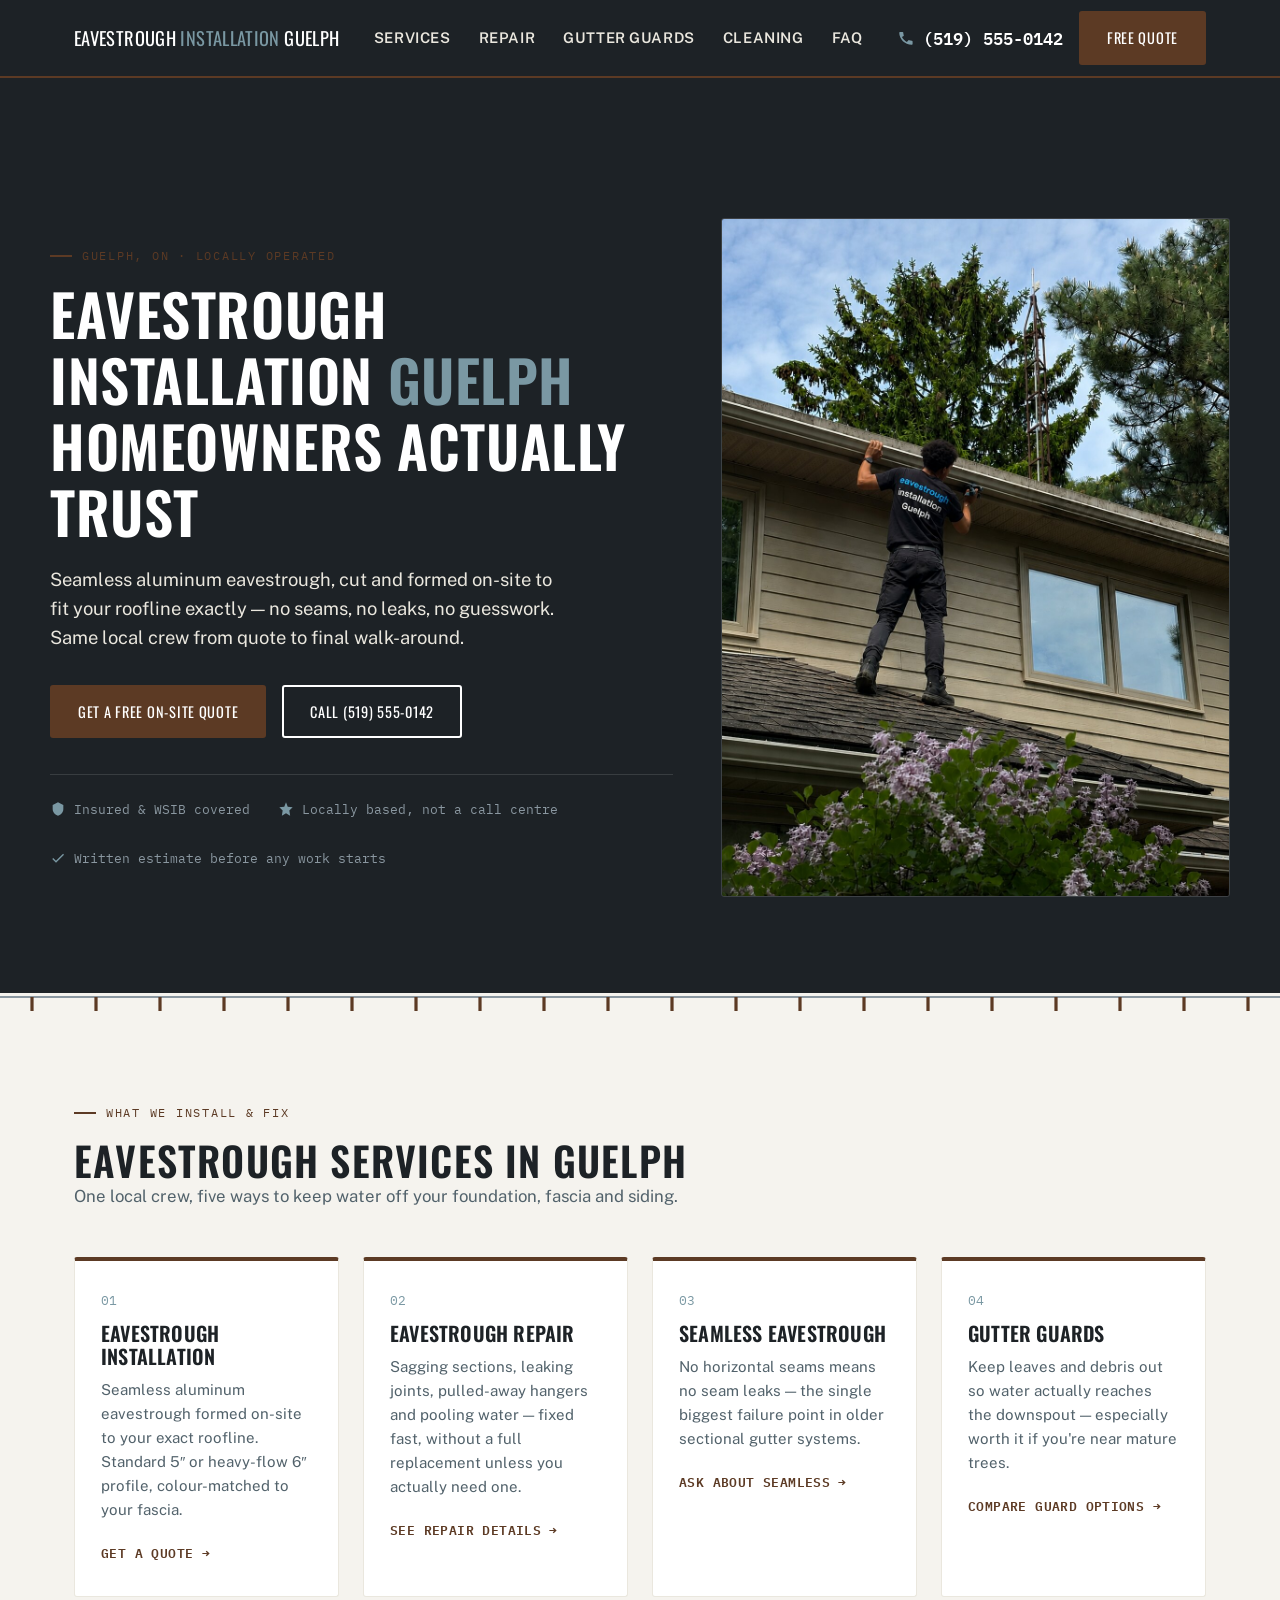
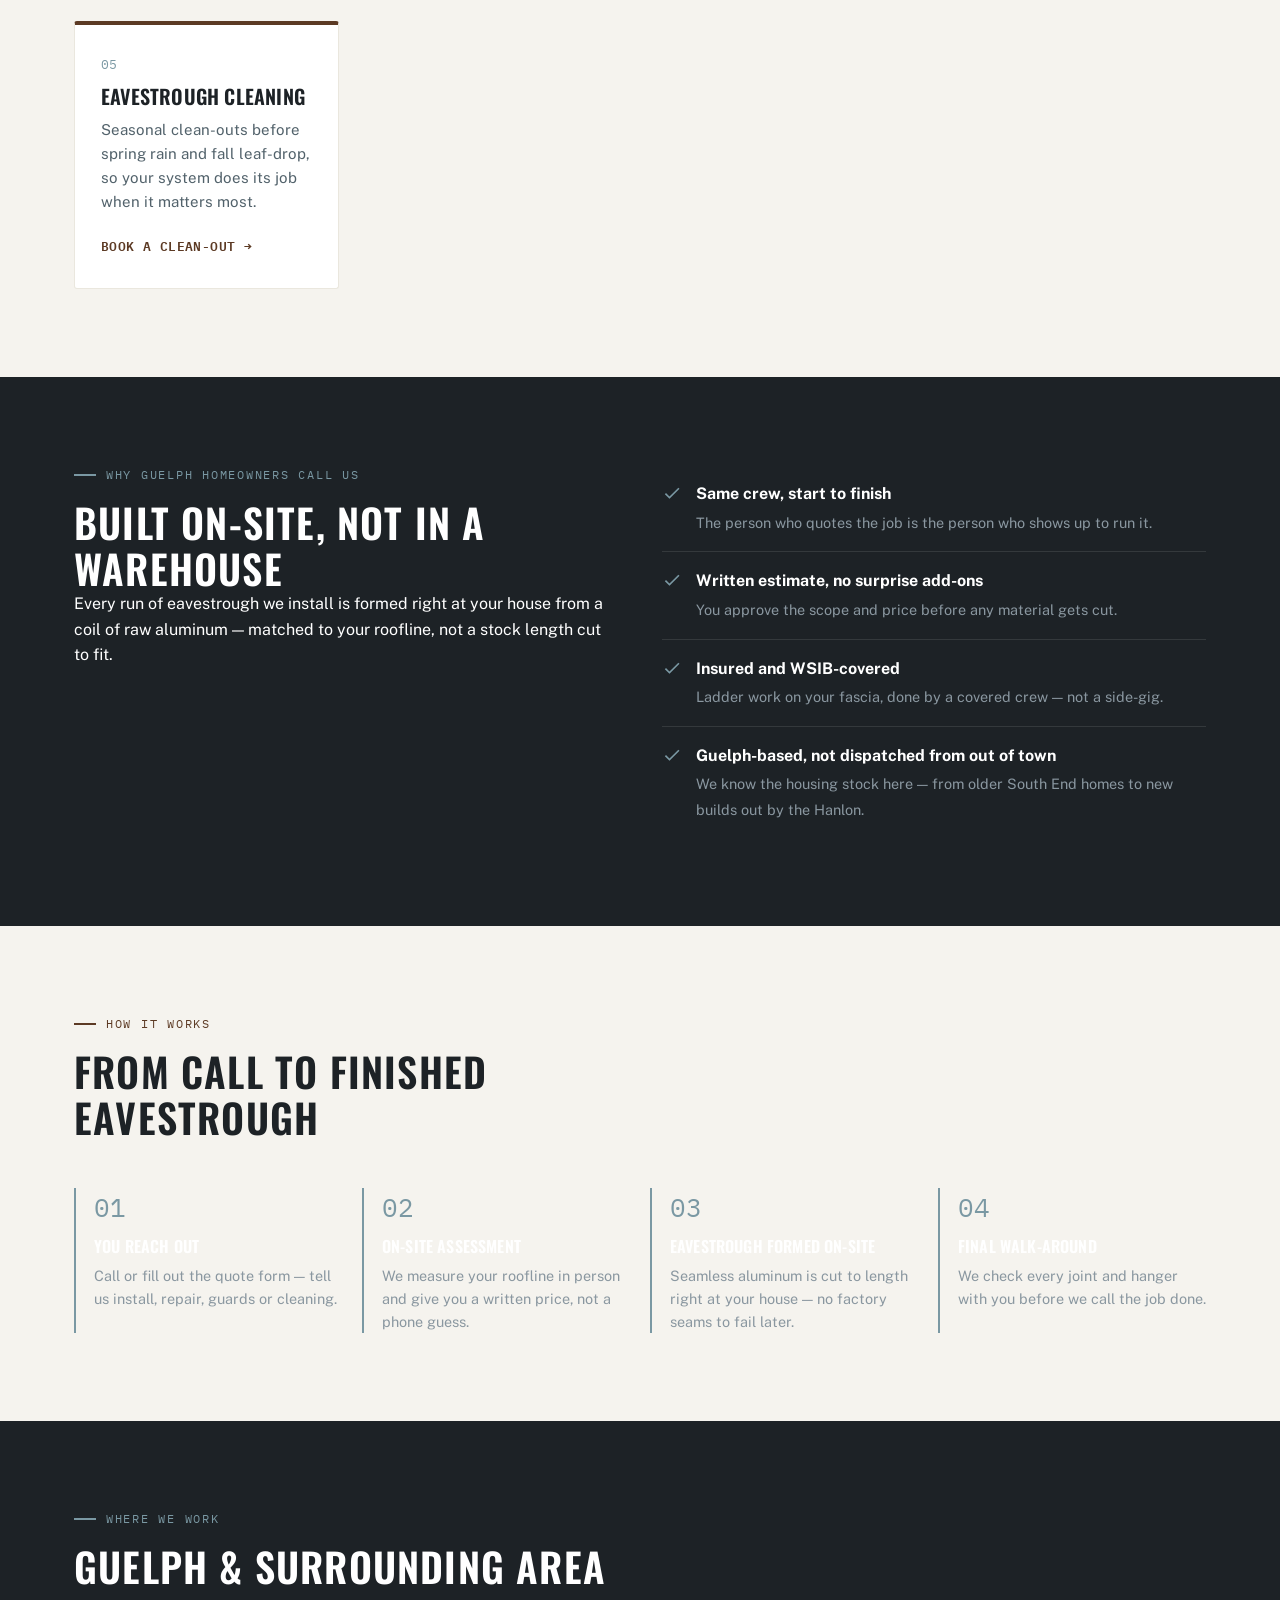
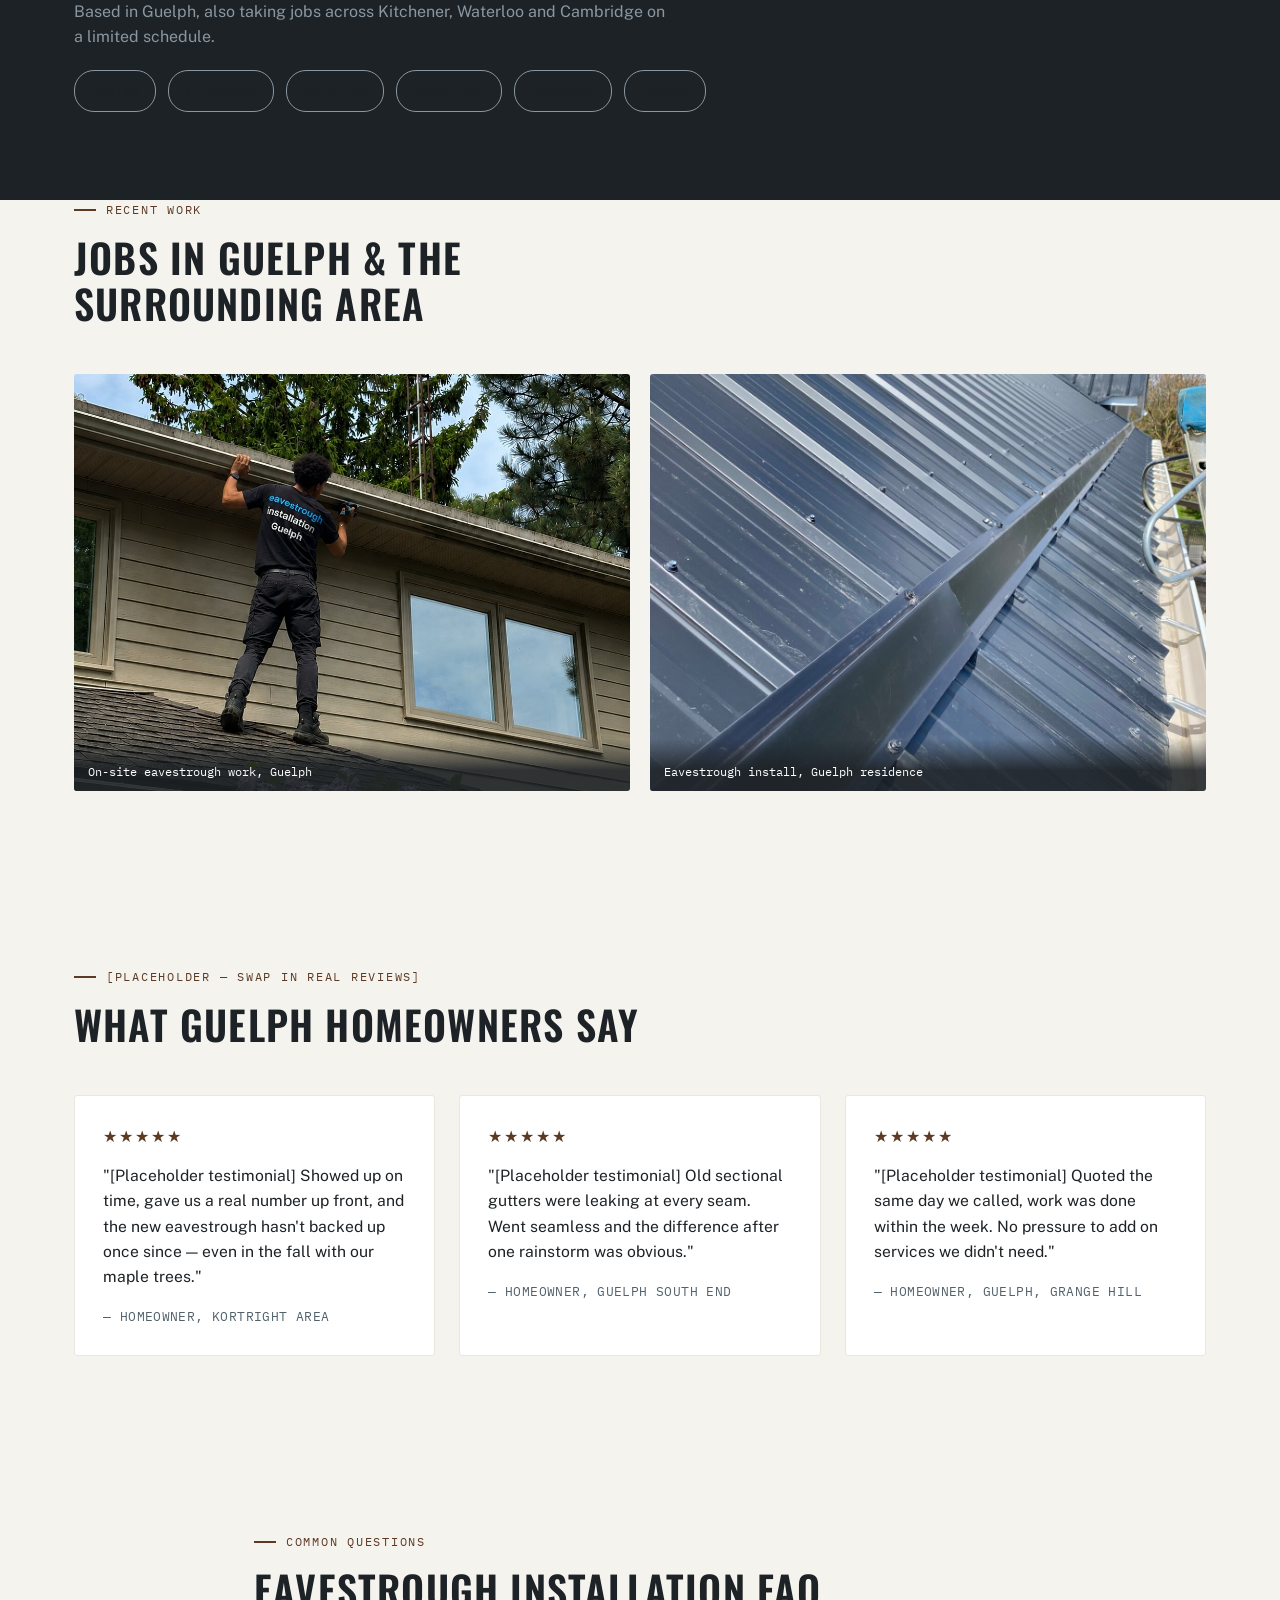
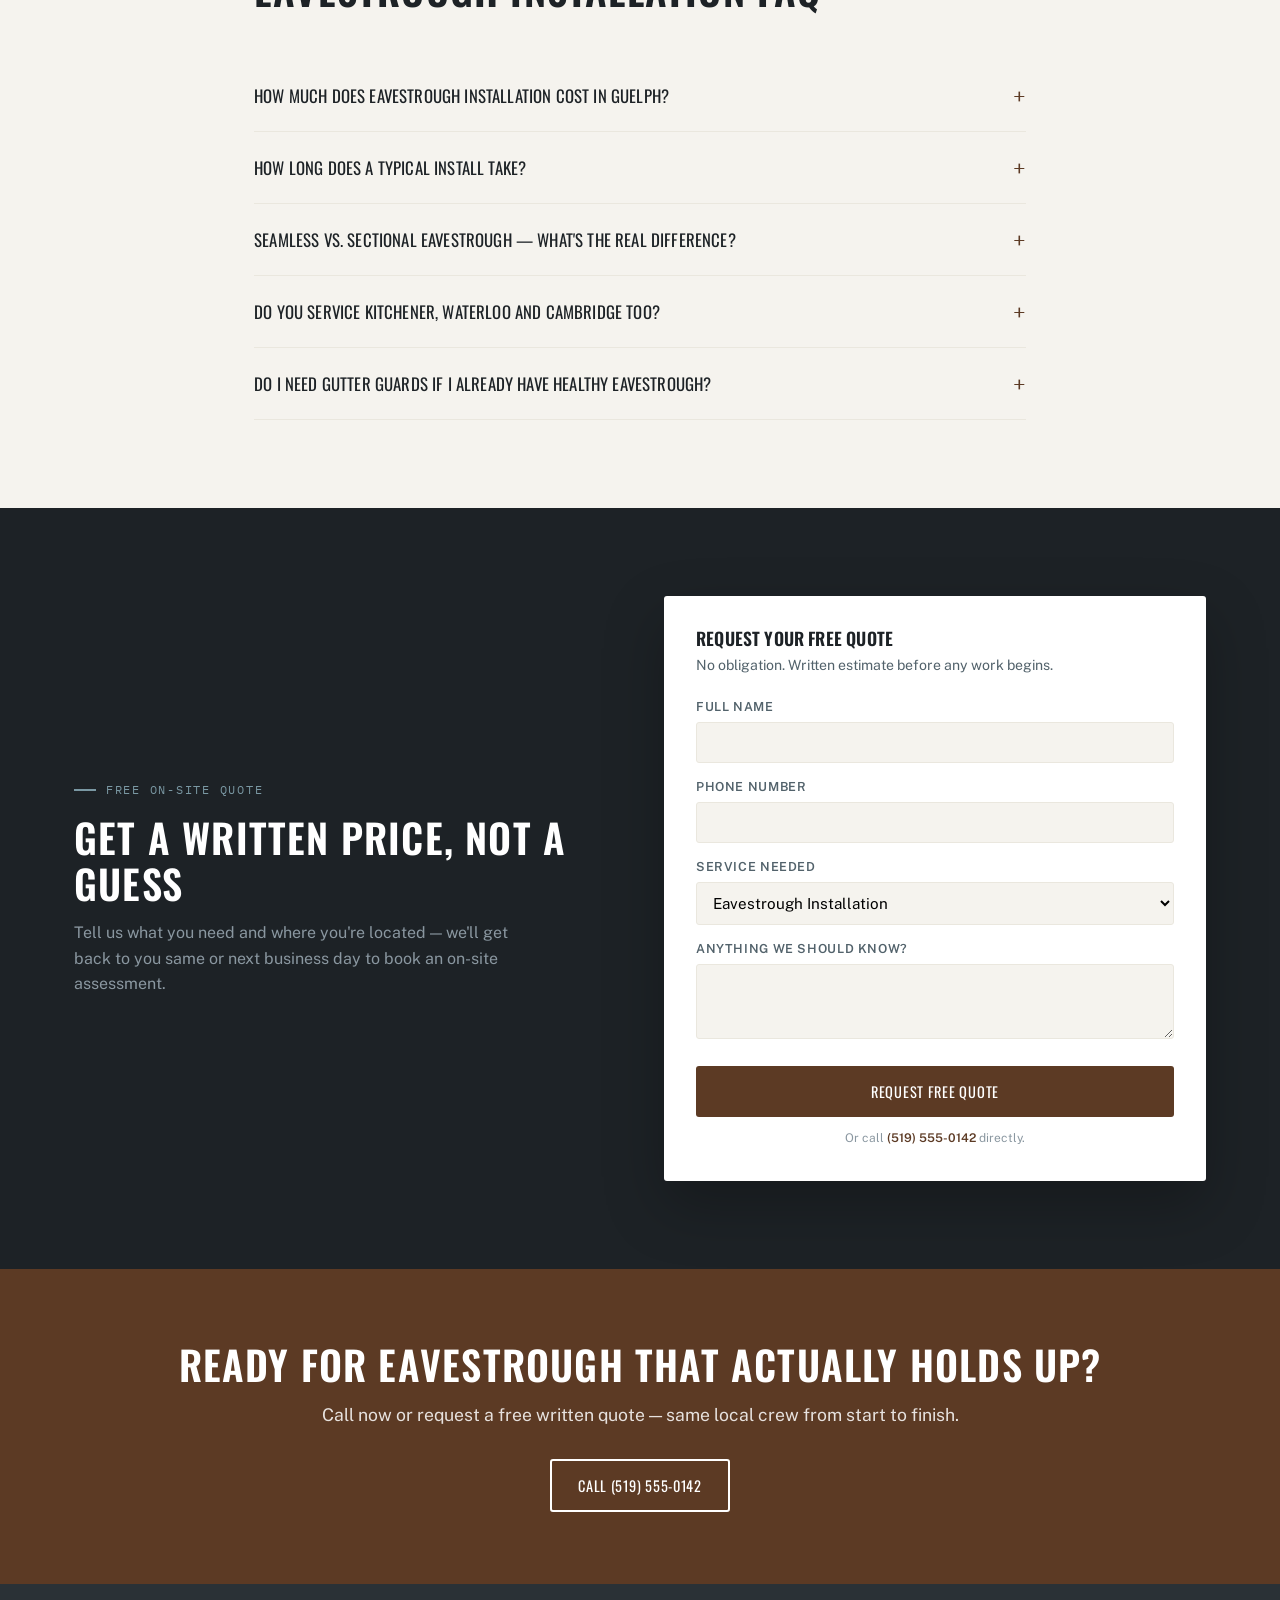
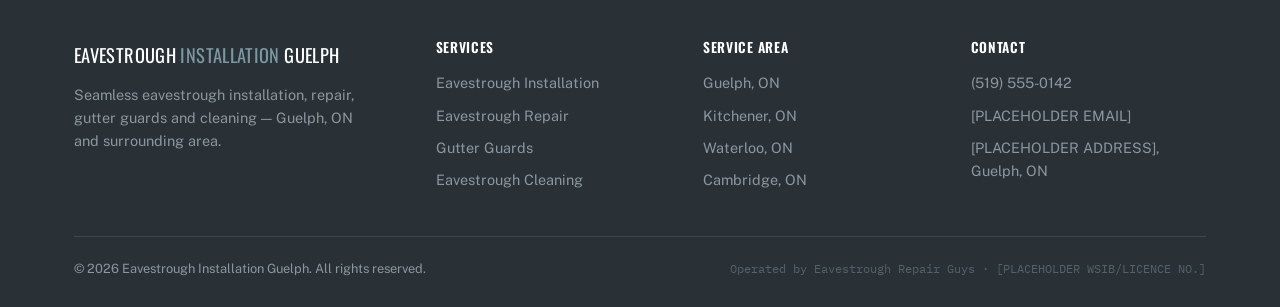
==== commit 477370bc: "Add real jobsite photos: hero, homepage gallery, grouped before/after repair pairs, guards and clean" ====
--- a/index.html
+++ b/index.html
@@ -524,6 +524,44 @@
 }
 @media (prefers-reduced-motion: reduce){
   *{transition:none !important; scroll-behavior:auto !important;}
+}
+
+/* ---------- recent work gallery (homepage) ---------- */
+.gallery-section{padding-top:0;}
+.gallery-grid{
+  display:grid;
+  grid-template-columns:repeat(auto-fit, minmax(220px, 1fr));
+  gap:20px;
+  margin-top:32px;
+}
+.gallery-tile{
+  aspect-ratio: 4/3;
+  border:2px dashed var(--slate-dim);
+  border-radius:var(--radius);
+  background:var(--aluminum-dim);
+  display:flex;
+  flex-direction:column;
+  align-items:center;
+  justify-content:center;
+  text-align:center;
+  padding:20px;
+  gap:10px;
+}
+.gallery-tile svg{width:34px; height:34px; fill:var(--slate-dim);}
+.gallery-tile.has-photo{border:none; background:none; padding:0; overflow:hidden; position:relative; display:block;}
+.gallery-tile.has-photo img{width:100%; height:100%; object-fit:cover; display:block;}
+.gallery-tile.has-photo .cap{position:absolute; bottom:0; left:0; right:0; background:linear-gradient(transparent, rgba(29,34,38,0.88) 60%); color:#fff; padding:24px 14px 10px; text-align:left; font-size:0.78rem;}
+.gallery-tile .cap{
+  font-family:var(--font-mono);
+  font-size:0.8rem;
+  color:var(--slate);
+  line-height:1.4;
+}
+.gallery-note{
+  font-size:0.85rem;
+  color:var(--slate-dim);
+  margin-top:18px;
+  font-style:italic;
 }
 
 </style>
@@ -626,40 +664,9 @@
       </div>
     </div>
 
-    <!-- Signature visual: line-art cutaway of a roof edge, gutter trough
-         and downspout with water flow — the actual mechanics of the trade,
-         used in place of a stock photo. Swap for real jobsite photography
-         when available. -->
+    <!-- Real jobsite photo: crew on-site, branded workwear -->
     <div class="hero-visual">
-      <svg class="roofline-graphic" viewBox="0 0 520 420" xmlns="http://www.w3.org/2000/svg" role="img" aria-label="Diagram of a roofline, eavestrough and downspout">
-        <rect width="520" height="420" fill="#2A3136"/>
-        <!-- roof surface -->
-        <path d="M40 60 L 460 210 L 460 226 L 40 76 Z" fill="#52626B"/>
-        <!-- fascia -->
-        <rect x="30" y="200" width="30" height="34" fill="#1D2226"/>
-        <!-- gutter trough -->
-        <path d="M60 214 h190 v22 a10 10 0 0 1 -10 10 h-170 a10 10 0 0 1 -10 -10 z" fill="#F5F3EE"/>
-        <rect x="60" y="214" width="190" height="6" fill="#7A98A3"/>
-        <!-- gutter hangers -->
-        <rect x="90" y="234" width="4" height="10" fill="#5C3A24"/>
-        <rect x="150" y="234" width="4" height="10" fill="#5C3A24"/>
-        <rect x="210" y="234" width="4" height="10" fill="#5C3A24"/>
-        <!-- downspout -->
-        <rect x="230" y="246" width="20" height="130" fill="#5C3A24"/>
-        <rect x="226" y="376" width="28" height="10" fill="#43291A"/>
-        <!-- rain droplets -->
-        <g fill="#7A98A3">
-          <ellipse cx="140" cy="110" rx="4" ry="7"/>
-          <ellipse cx="200" cy="90" rx="4" ry="7"/>
-          <ellipse cx="260" cy="130" rx="4" ry="7"/>
-          <ellipse cx="320" cy="100" rx="4" ry="7"/>
-        </g>
-        <!-- flow arrows: roof -> trough -> downspout -->
-        <path d="M150 130 Q120 190 90 215" stroke="#7A98A3" stroke-width="2" fill="none" stroke-dasharray="4 5"/>
-        <path d="M230 150 Q220 195 200 216" stroke="#7A98A3" stroke-width="2" fill="none" stroke-dasharray="4 5"/>
-        <path d="M170 232 Q205 250 228 258" stroke="#7A98A3" stroke-width="2" fill="none" stroke-dasharray="4 5"/>
-        <text x="30" y="300" fill="#8A97A0" font-family="IBM Plex Mono, monospace" font-size="12">SEAMLESS &middot; ALUMINUM &middot; 5&Prime; / 6&Prime; PROFILE</text>
-      </svg>
+      <img src="images/crew-branded.jpg" alt="Eavestrough Installation Guelph crew member on a roofline job in Guelph, ON" style="width:100%; display:block;">
     </div>
   </div>
 </section>
@@ -813,6 +820,26 @@
       <span class="area-chip">Cambridge</span>
       <span class="area-chip">Rockwood</span>
       <span class="area-chip">Fergus</span>
+    </div>
+  </div>
+</section>
+
+<!-- ================= RECENT WORK ================= -->
+<section class="section gallery-section">
+  <div class="wrap">
+    <div class="section-head">
+      <div class="eyebrow">Recent Work</div>
+      <h2>Jobs In Guelph &amp; The Surrounding Area</h2>
+    </div>
+    <div class="gallery-grid">
+      <div class="gallery-tile has-photo">
+        <img src="images/crew-branded.jpg" alt="Eavestrough Installation Guelph crew working on a roofline">
+        <div class="cap">On-site eavestrough work, Guelph</div>
+      </div>
+      <div class="gallery-tile has-photo">
+        <img src="images/install-crew-1.jpg" alt="Eavestrough installation crew on a residential roof in Guelph">
+        <div class="cap">Eavestrough install, Guelph residence</div>
+      </div>
     </div>
   </div>
 </section>
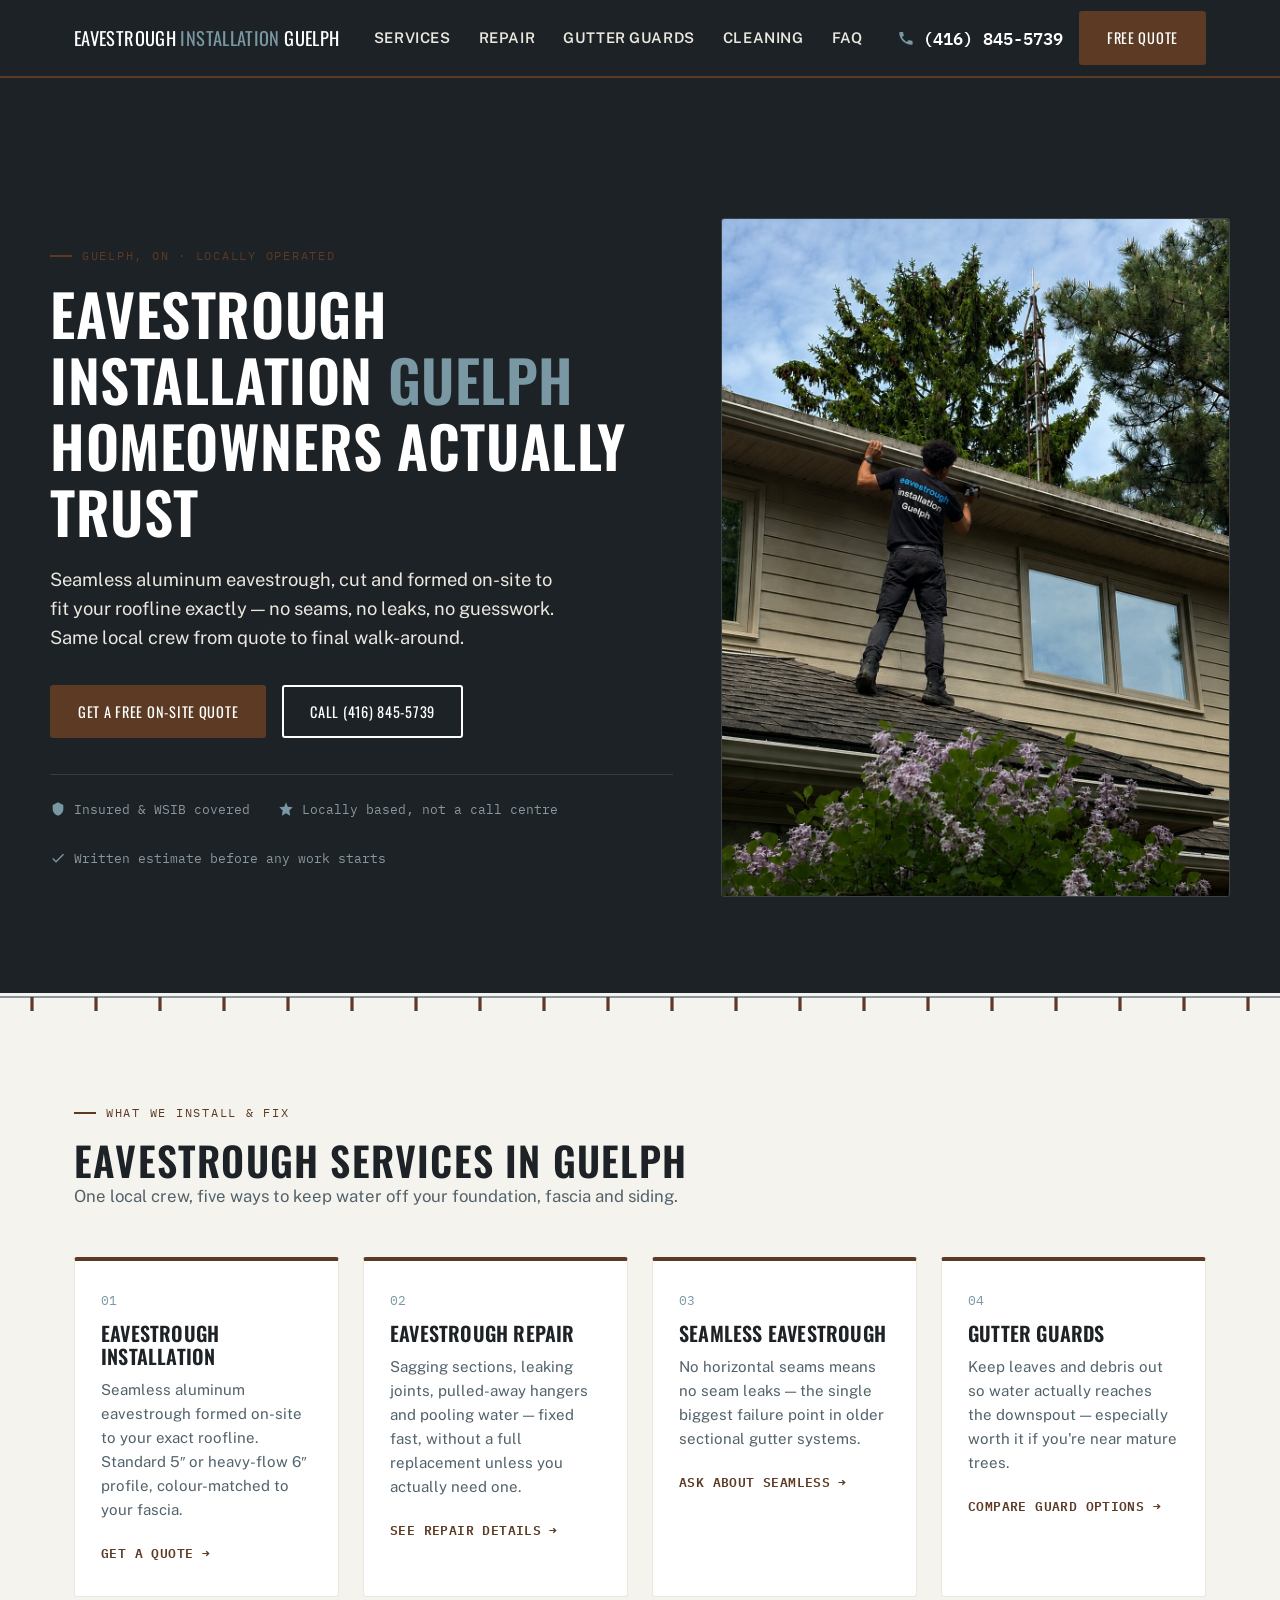
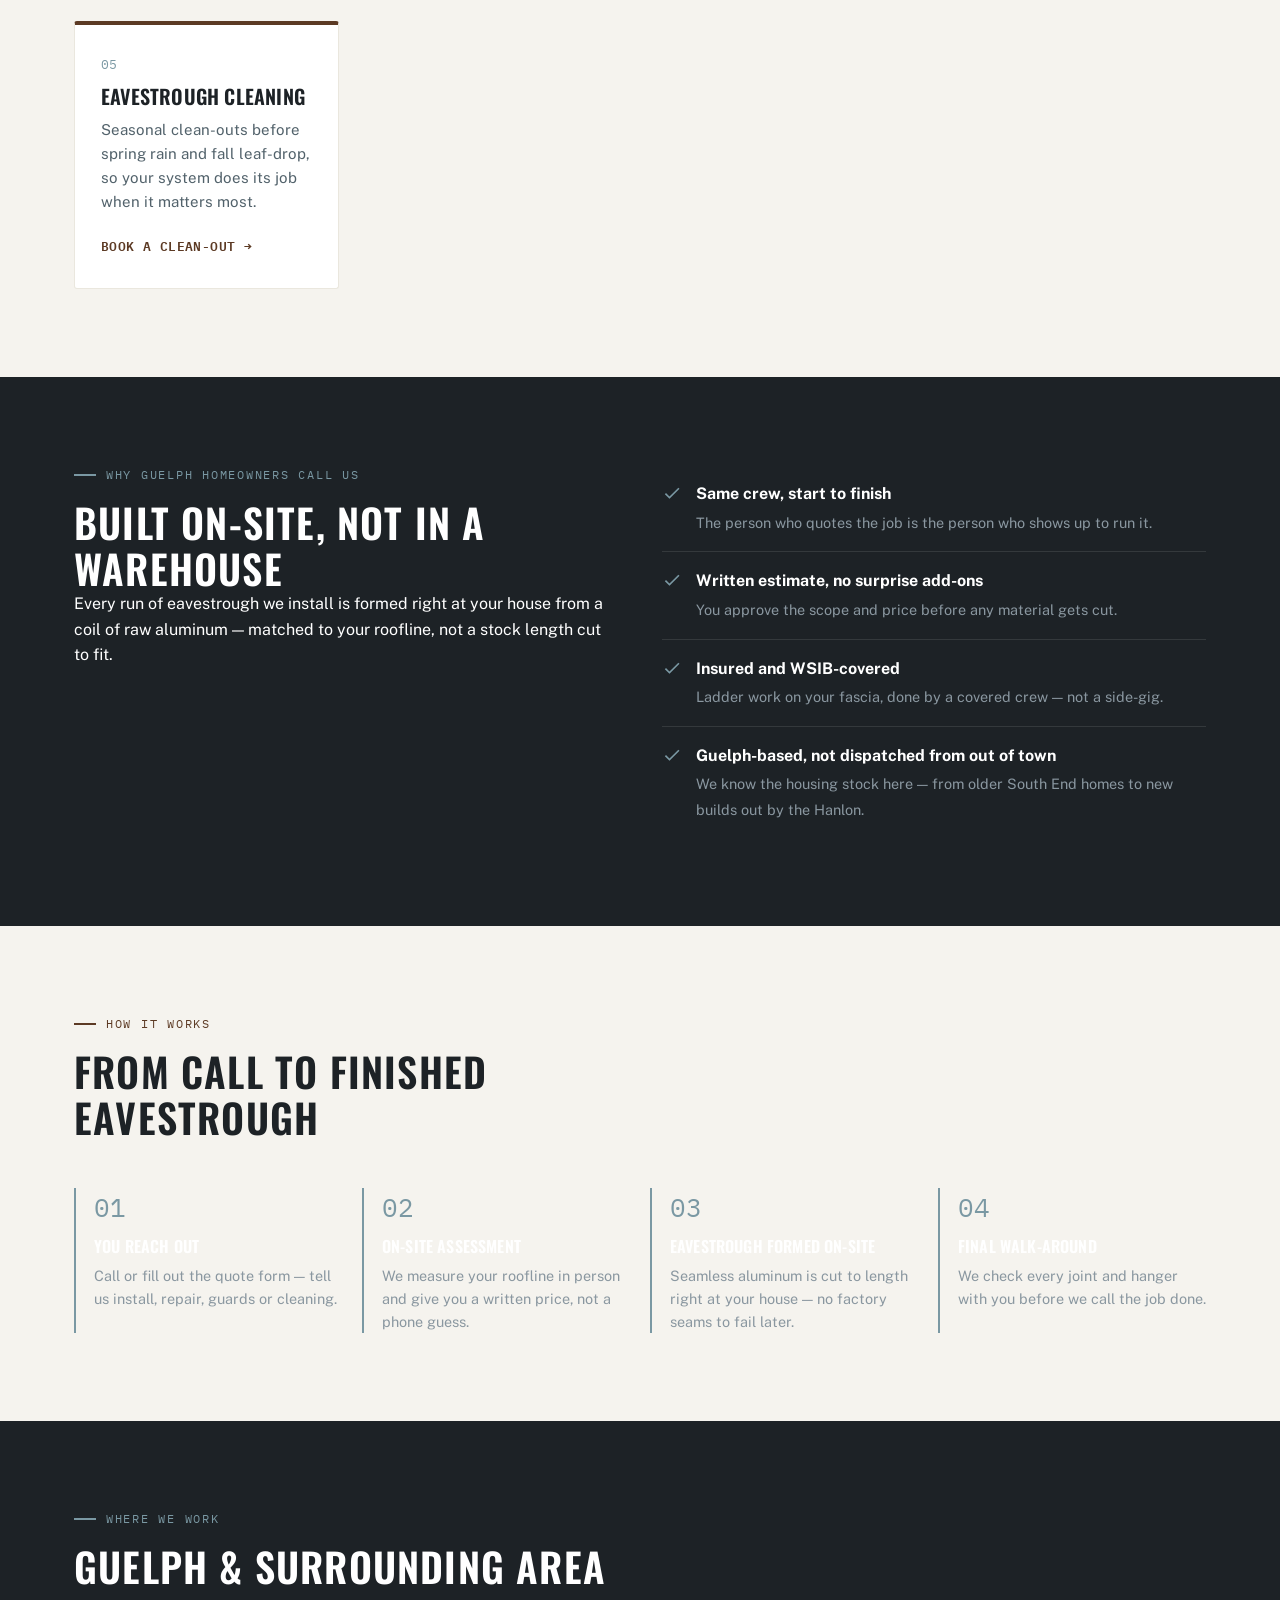
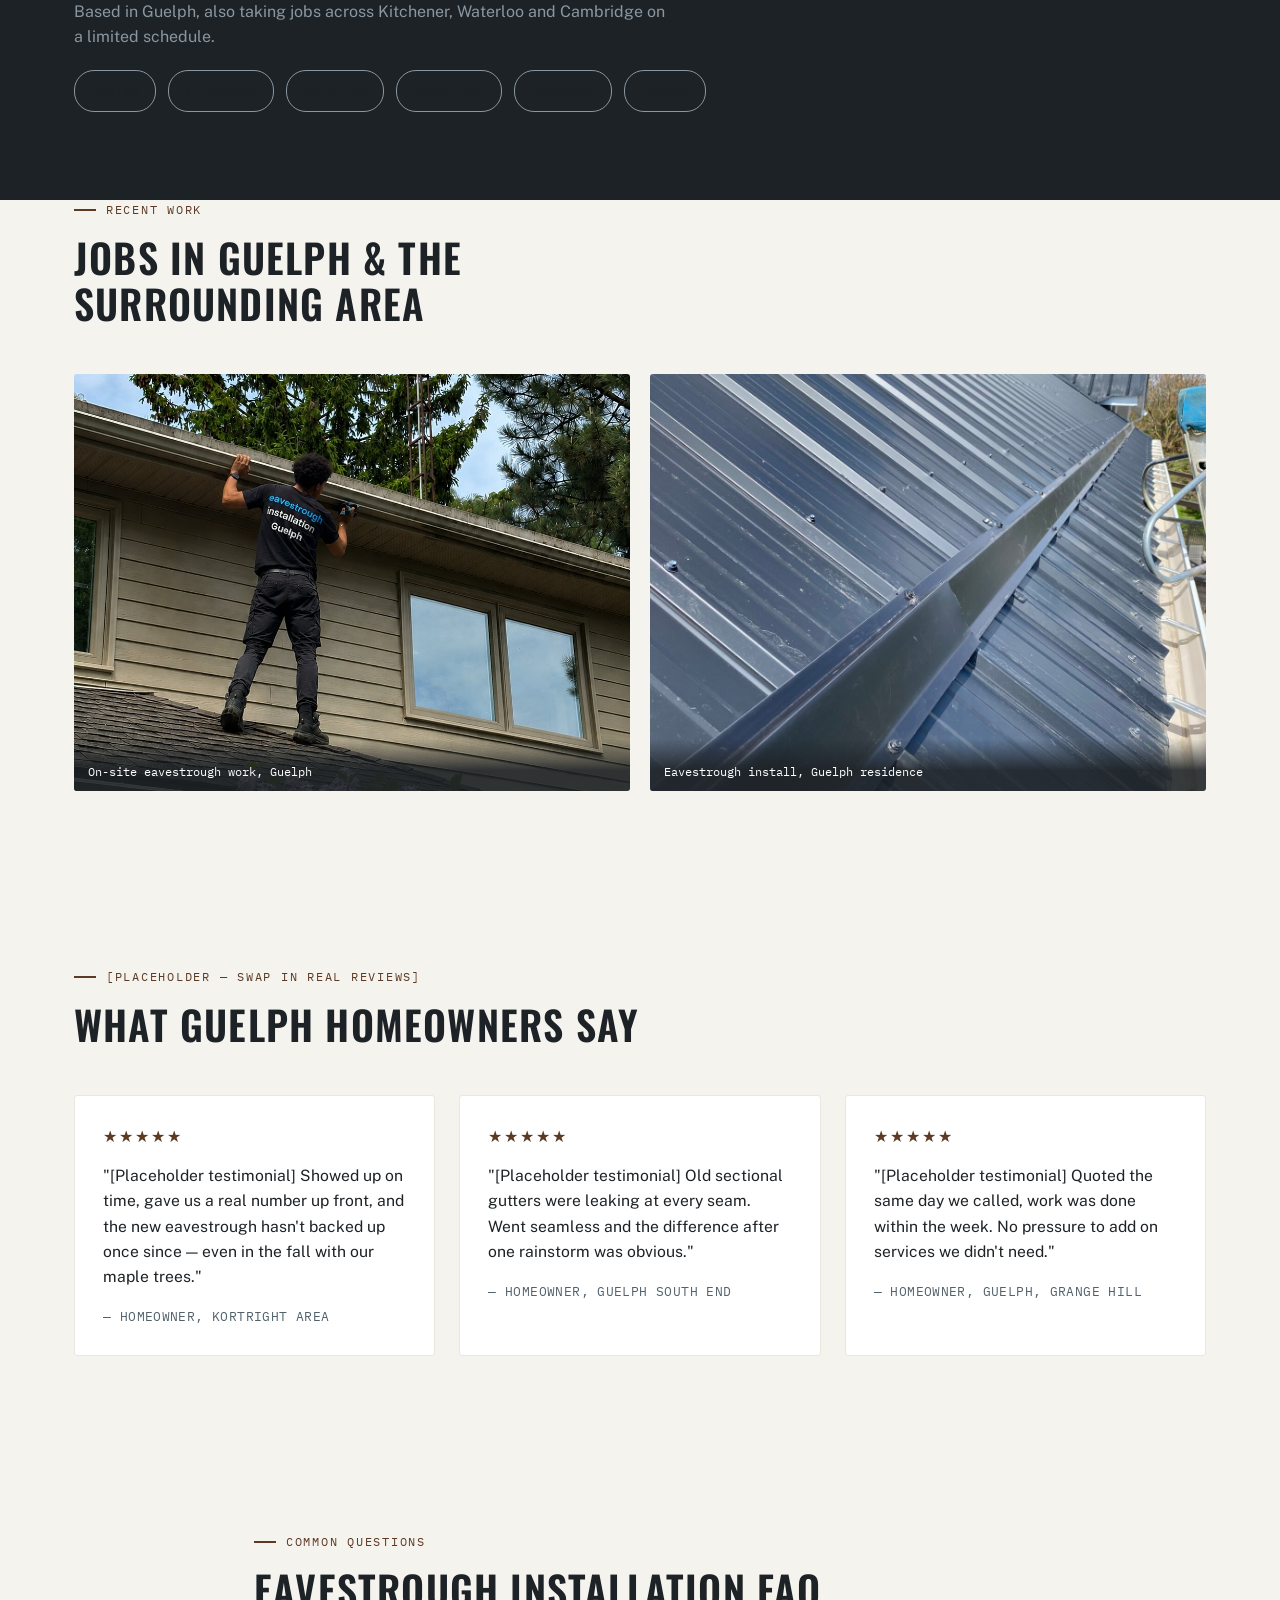
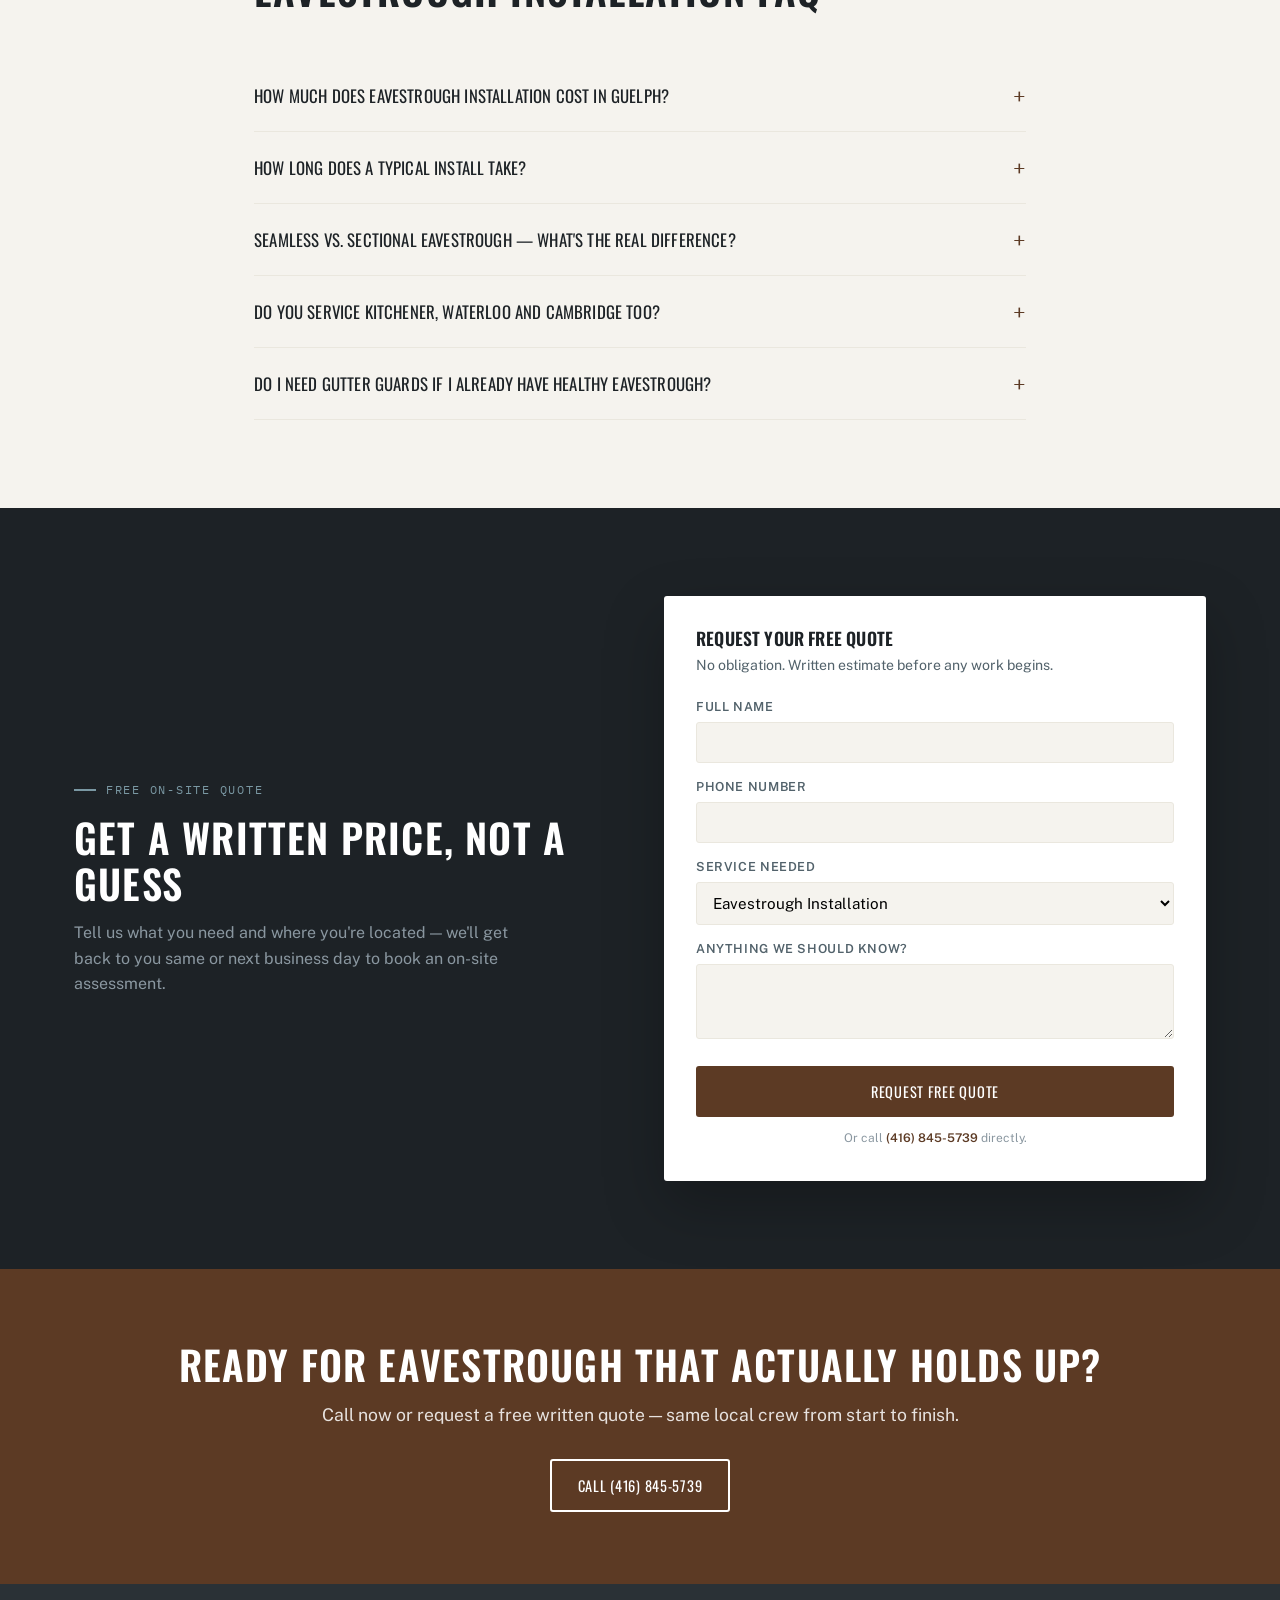
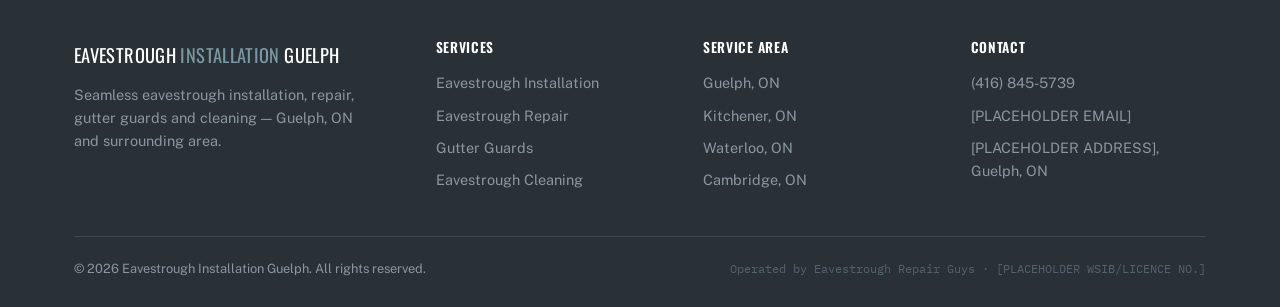
==== commit 4d4c027b: "Add real business phone number: (416) 845-5739" ====
--- a/index.html
+++ b/index.html
@@ -585,7 +585,7 @@
   "name": "Eavestrough Installation Guelph",
   "alternateName": "Eavestrough Repair Guys",
   "image": "https://www.eavestroughinstallationguelph.ca/hero-image.jpg",
-  "telephone": "+1-519-555-0142",
+  "telephone": "+1-416-845-5739",
   "priceRange": "$$-$$$",
   "address": {
     "@type": "PostalAddress",
@@ -636,9 +636,9 @@
       <a href="#faq">FAQ</a>
     </nav>
     <div class="header-cta">
-      <a href="tel:+15195550142" class="phone-badge">
+      <a href="tel:+14168455739" class="phone-badge">
         <svg viewBox="0 0 24 24"><path d="M6.6 10.8c1.4 2.8 3.7 5.1 6.5 6.5l2.2-2.2c.3-.3.7-.4 1-.2 1.1.4 2.3.6 3.5.6.6 0 1 .4 1 1v3.4c0 .6-.4 1-1 1C10.6 21 3 13.4 3 4.9c0-.6.4-1 1-1h3.4c.6 0 1 .4 1 1 0 1.2.2 2.4.6 3.5.1.3 0 .7-.2 1L6.6 10.8z"/></svg>
-        <span class="label">(519) 555-0142</span>
+        <span class="label">(416) 845-5739</span>
       </a>
       <a href="#quote" class="btn btn-primary">Free Quote</a>
       <button class="mobile-toggle" aria-label="Toggle menu" aria-expanded="false">&#9776;</button>
@@ -655,7 +655,7 @@
       <p class="lede">Seamless aluminum eavestrough, cut and formed on-site to fit your roofline exactly &mdash; no seams, no leaks, no guesswork. Same local crew from quote to final walk-around.</p>
       <div class="hero-actions">
         <a href="#quote" class="btn btn-primary">Get a Free On-Site Quote</a>
-        <a href="tel:+15195550142" class="btn btn-outline">Call (519) 555-0142</a>
+        <a href="tel:+14168455739" class="btn btn-outline">Call (416) 845-5739</a>
       </div>
       <div class="trust-strip">
         <div class="trust-item"><svg viewBox="0 0 24 24"><path d="M12 2l8 4v6c0 5-3.4 8.7-8 10-4.6-1.3-8-5-8-10V6l8-4z"/></svg>Insured &amp; WSIB covered</div>
@@ -937,7 +937,7 @@
           <textarea id="notes" name="notes" rows="3"></textarea>
         </div>
         <button type="submit" class="btn btn-primary">Request Free Quote</button>
-        <div class="quote-fineprint">Or call <a href="tel:+15195550142" style="color:var(--brown); font-weight:600;">(519) 555-0142</a> directly.</div>
+        <div class="quote-fineprint">Or call <a href="tel:+14168455739" style="color:var(--brown); font-weight:600;">(416) 845-5739</a> directly.</div>
       </form>
       <div class="form-confirm" style="display:none; text-align:center; padding:20px 0;">
         <h3 style="margin-bottom:10px;">Got it &mdash; thanks!</h3>
@@ -952,7 +952,7 @@
   <div class="wrap">
     <h2>Ready For Eavestrough That Actually Holds Up?</h2>
     <p>Call now or request a free written quote &mdash; same local crew from start to finish.</p>
-    <a href="tel:+15195550142" class="btn btn-outline">Call (519) 555-0142</a>
+    <a href="tel:+14168455739" class="btn btn-outline">Call (416) 845-5739</a>
   </div>
 </section>
 
@@ -985,7 +985,7 @@
       <div>
         <h4>Contact</h4>
         <ul>
-          <li><a href="tel:+15195550142">(519) 555-0142</a></li>
+          <li><a href="tel:+14168455739">(416) 845-5739</a></li>
           <li>[PLACEHOLDER EMAIL]</li>
           <li>[PLACEHOLDER ADDRESS], Guelph, ON</li>
         </ul>
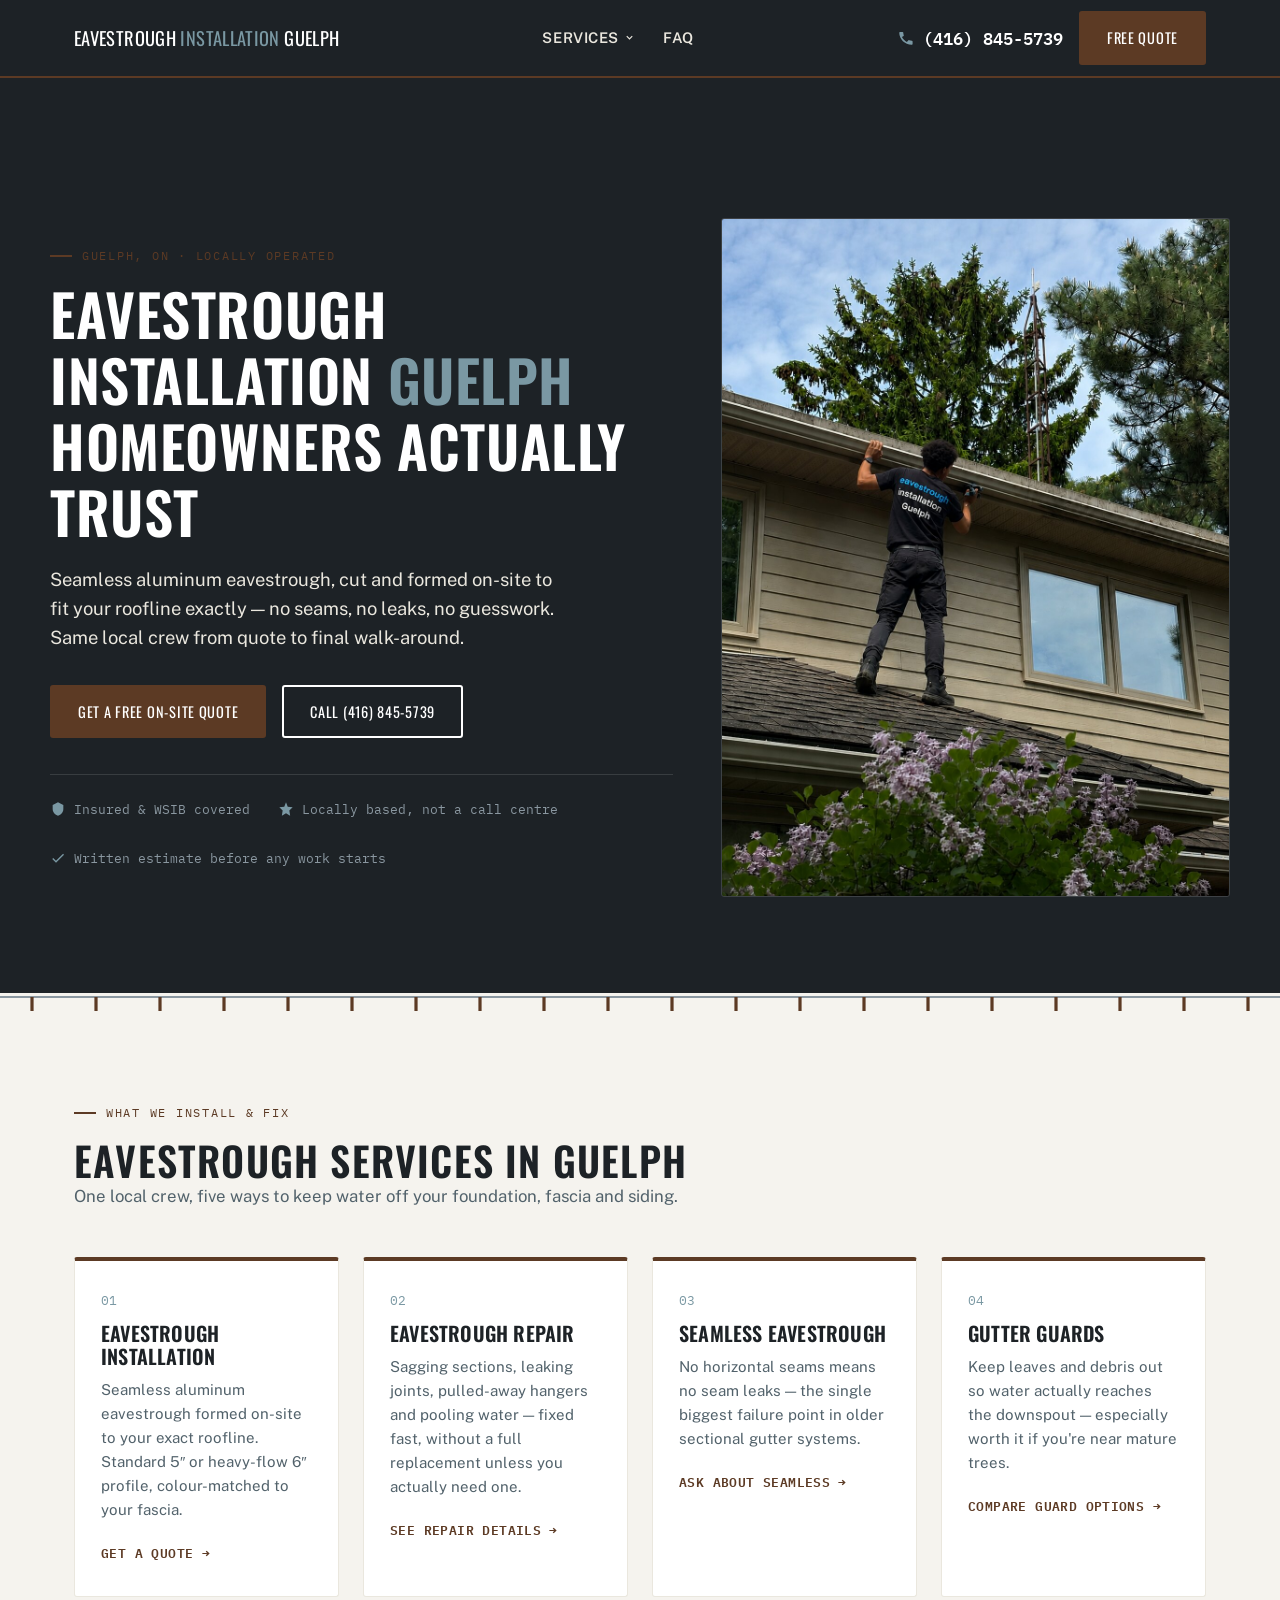
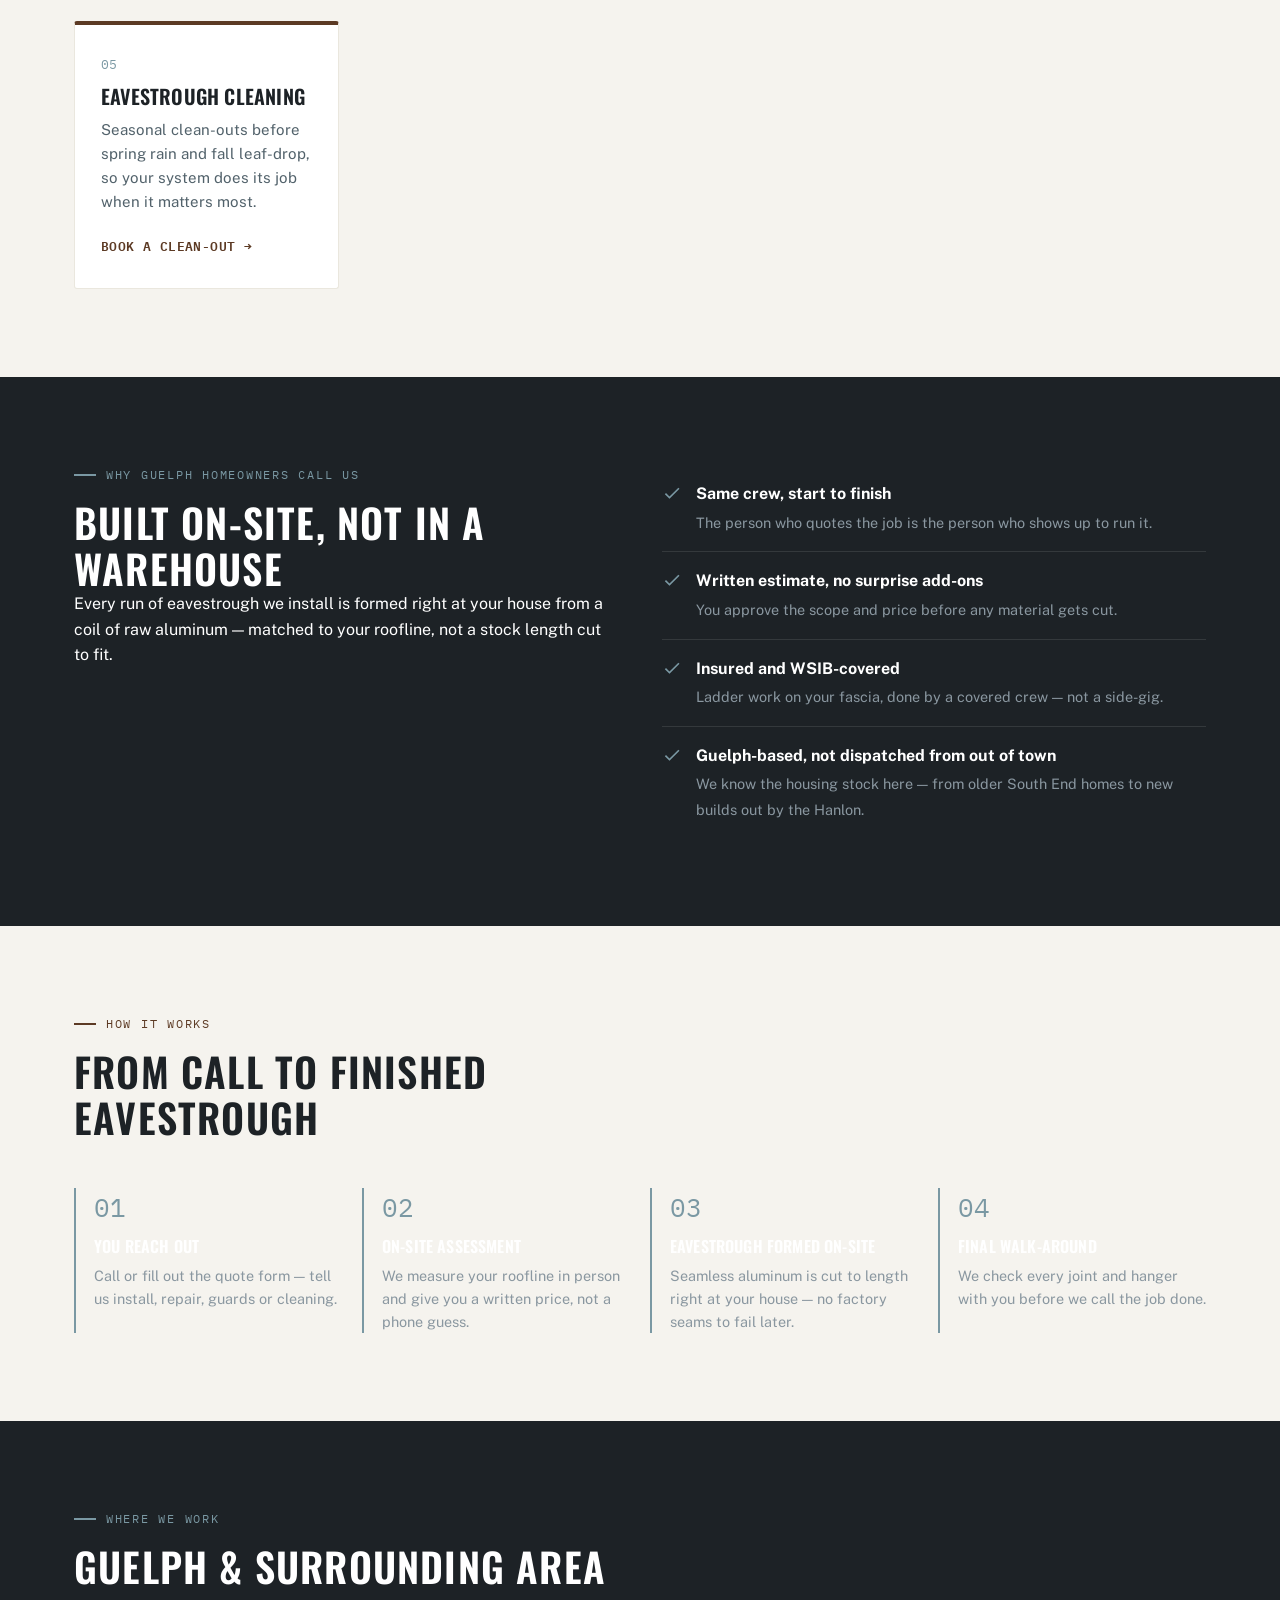
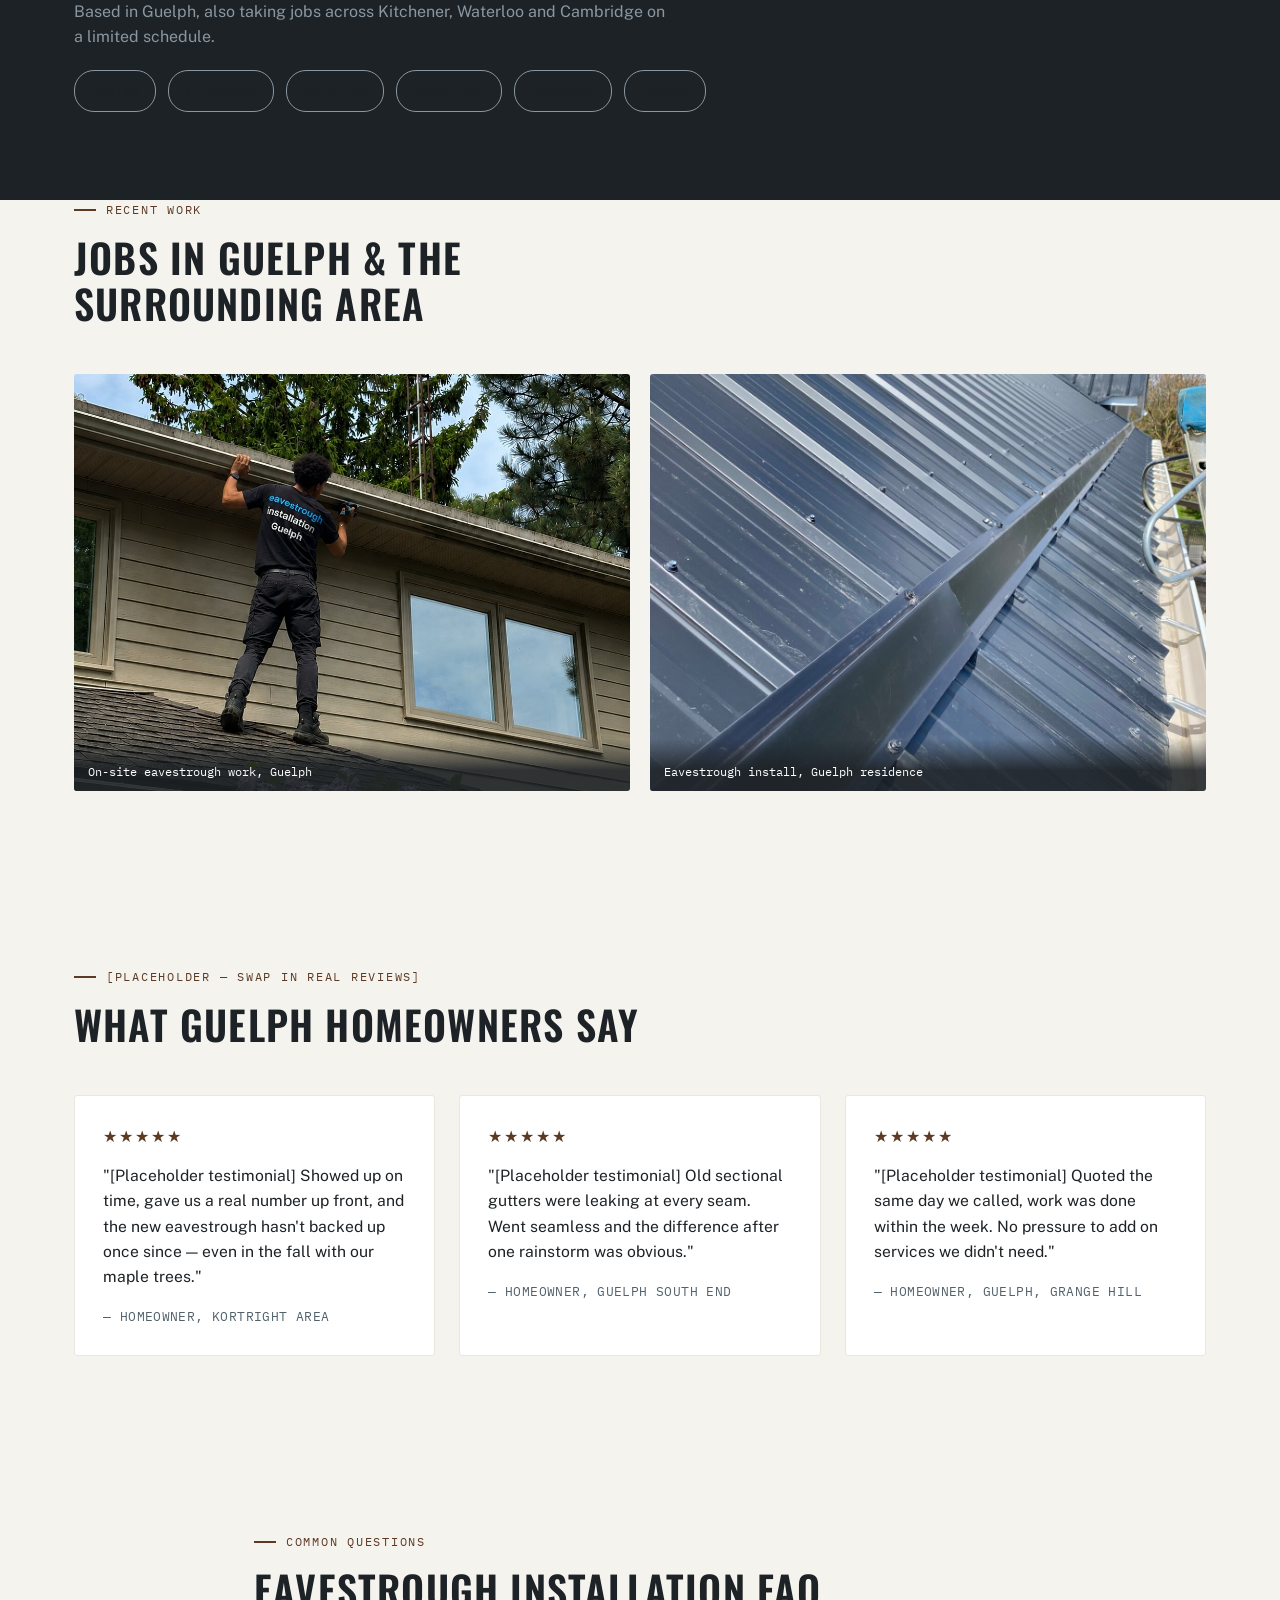
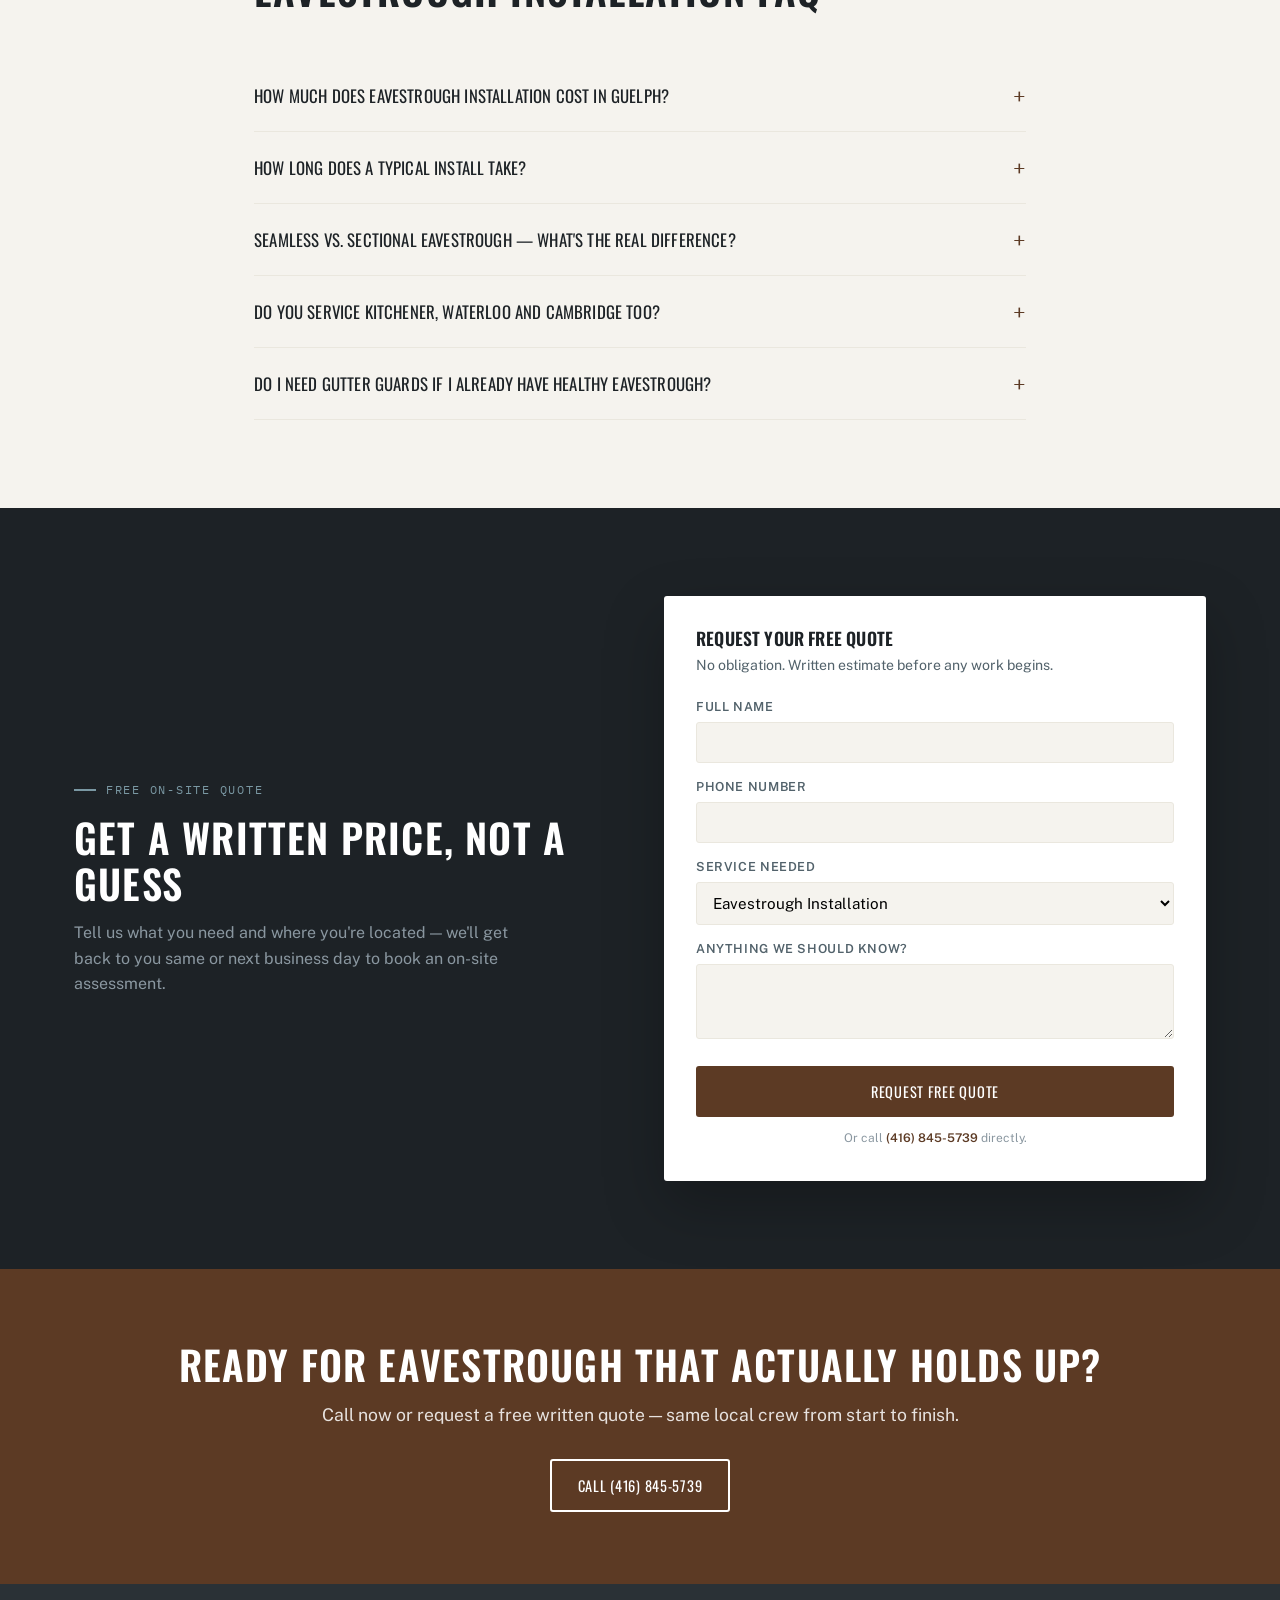
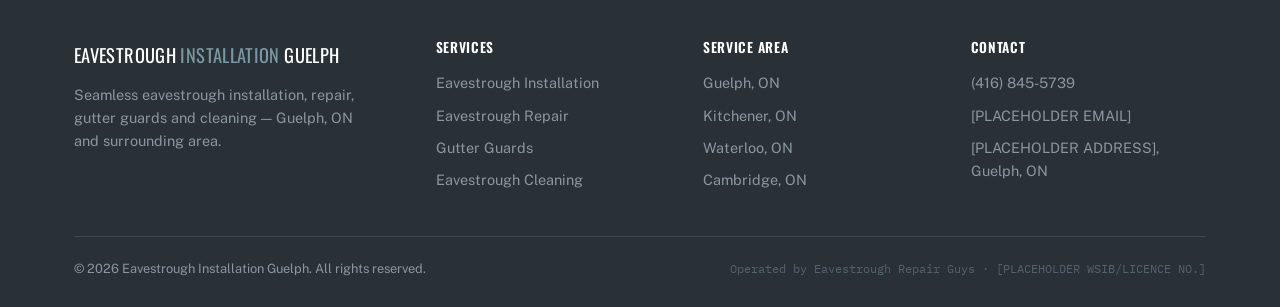
==== commit e31e39c8: "Consolidate service links into a Services dropdown in the nav bar" ====
--- a/index.html
+++ b/index.html
@@ -562,6 +562,44 @@
   color:var(--slate-dim);
   margin-top:18px;
   font-style:italic;
+}
+
+
+/* ---------- nav services dropdown ---------- */
+.nav-dropdown{position:relative;}
+.nav-dropdown-toggle{
+  background:none; border:none; cursor:pointer;
+  display:flex; align-items:center; gap:5px;
+  color:var(--aluminum-dim);
+  font-size:0.92rem; font-weight:600;
+  text-transform:uppercase; letter-spacing:0.04em;
+  font-family:inherit; padding:0;
+}
+.nav-dropdown-toggle:hover{color:var(--rain);}
+.nav-dropdown-toggle .chevron{width:11px; height:11px; transition:transform .15s ease;}
+.nav-dropdown.open .nav-dropdown-toggle .chevron{transform:rotate(180deg);}
+.nav-dropdown-menu{
+  position:absolute; top:100%; left:0; margin-top:16px;
+  background:var(--charcoal-soft); border:1px solid rgba(255,255,255,0.1);
+  border-radius:var(--radius); min-width:230px; padding:8px 0;
+  display:none; box-shadow:0 18px 36px rgba(0,0,0,0.35); z-index:60;
+}
+.nav-dropdown-menu a{
+  display:block; padding:11px 18px;
+  color:var(--aluminum-dim); font-size:0.88rem;
+  text-transform:none; letter-spacing:0; font-weight:500;
+}
+.nav-dropdown-menu a:hover{background:rgba(255,255,255,0.06); color:var(--rain);}
+.nav-dropdown:hover .nav-dropdown-menu,
+.nav-dropdown.open .nav-dropdown-menu{display:block;}
+@media (max-width: 900px){
+  .nav-dropdown-menu{
+    position:static; box-shadow:none; border:none; background:rgba(255,255,255,0.03);
+    margin-top:6px; margin-left:0; display:none; min-width:0;
+  }
+  .nav-dropdown.open .nav-dropdown-menu{display:block;}
+  .nav-dropdown-toggle{padding:12px 0; width:100%; justify-content:space-between;
+    border-bottom:1px solid rgba(255,255,255,0.08);}
 }
 
 </style>
@@ -629,10 +667,15 @@
   <div class="wrap">
     <a href="/" class="logo">Eavestrough <span>Installation</span> Guelph</a>
     <nav class="nav-links" aria-label="Primary">
-      <a href="#services">Services</a>
-      <a href="eavestrough-repair-guelph.html">Repair</a>
-      <a href="gutter-guards-guelph.html">Gutter Guards</a>
-      <a href="eavestrough-cleaning-guelph.html">Cleaning</a>
+      <div class="nav-dropdown">
+        <button class="nav-dropdown-toggle" aria-expanded="false" aria-haspopup="true">Services <svg class="chevron" viewBox="0 0 24 24" fill="none" stroke="currentColor" stroke-width="2.5"><polyline points="6 9 12 15 18 9"/></svg></button>
+        <div class="nav-dropdown-menu">
+          <a href="#services">Eavestrough Installation</a>
+          <a href="eavestrough-repair-guelph.html">Eavestrough Repair</a>
+          <a href="gutter-guards-guelph.html">Gutter Guards</a>
+          <a href="eavestrough-cleaning-guelph.html">Eavestrough Cleaning</a>
+        </div>
+      </div>
       <a href="#faq">FAQ</a>
     </nav>
     <div class="header-cta">
@@ -1006,6 +1049,17 @@
 
 document.addEventListener('DOMContentLoaded', function () {
 
+  // Services dropdown toggle (click for touch/mobile; CSS :hover handles desktop)
+  document.querySelectorAll('.nav-dropdown-toggle').forEach(function (btn) {
+    btn.addEventListener('click', function (e) {
+      e.preventDefault();
+      var dropdown = btn.closest('.nav-dropdown');
+      var isOpen = dropdown.classList.toggle('open');
+      btn.setAttribute('aria-expanded', isOpen ? 'true' : 'false');
+    });
+  });
+
+
   // Mobile nav toggle
   var toggle = document.querySelector('.mobile-toggle');
   var navLinks = document.querySelector('.nav-links');
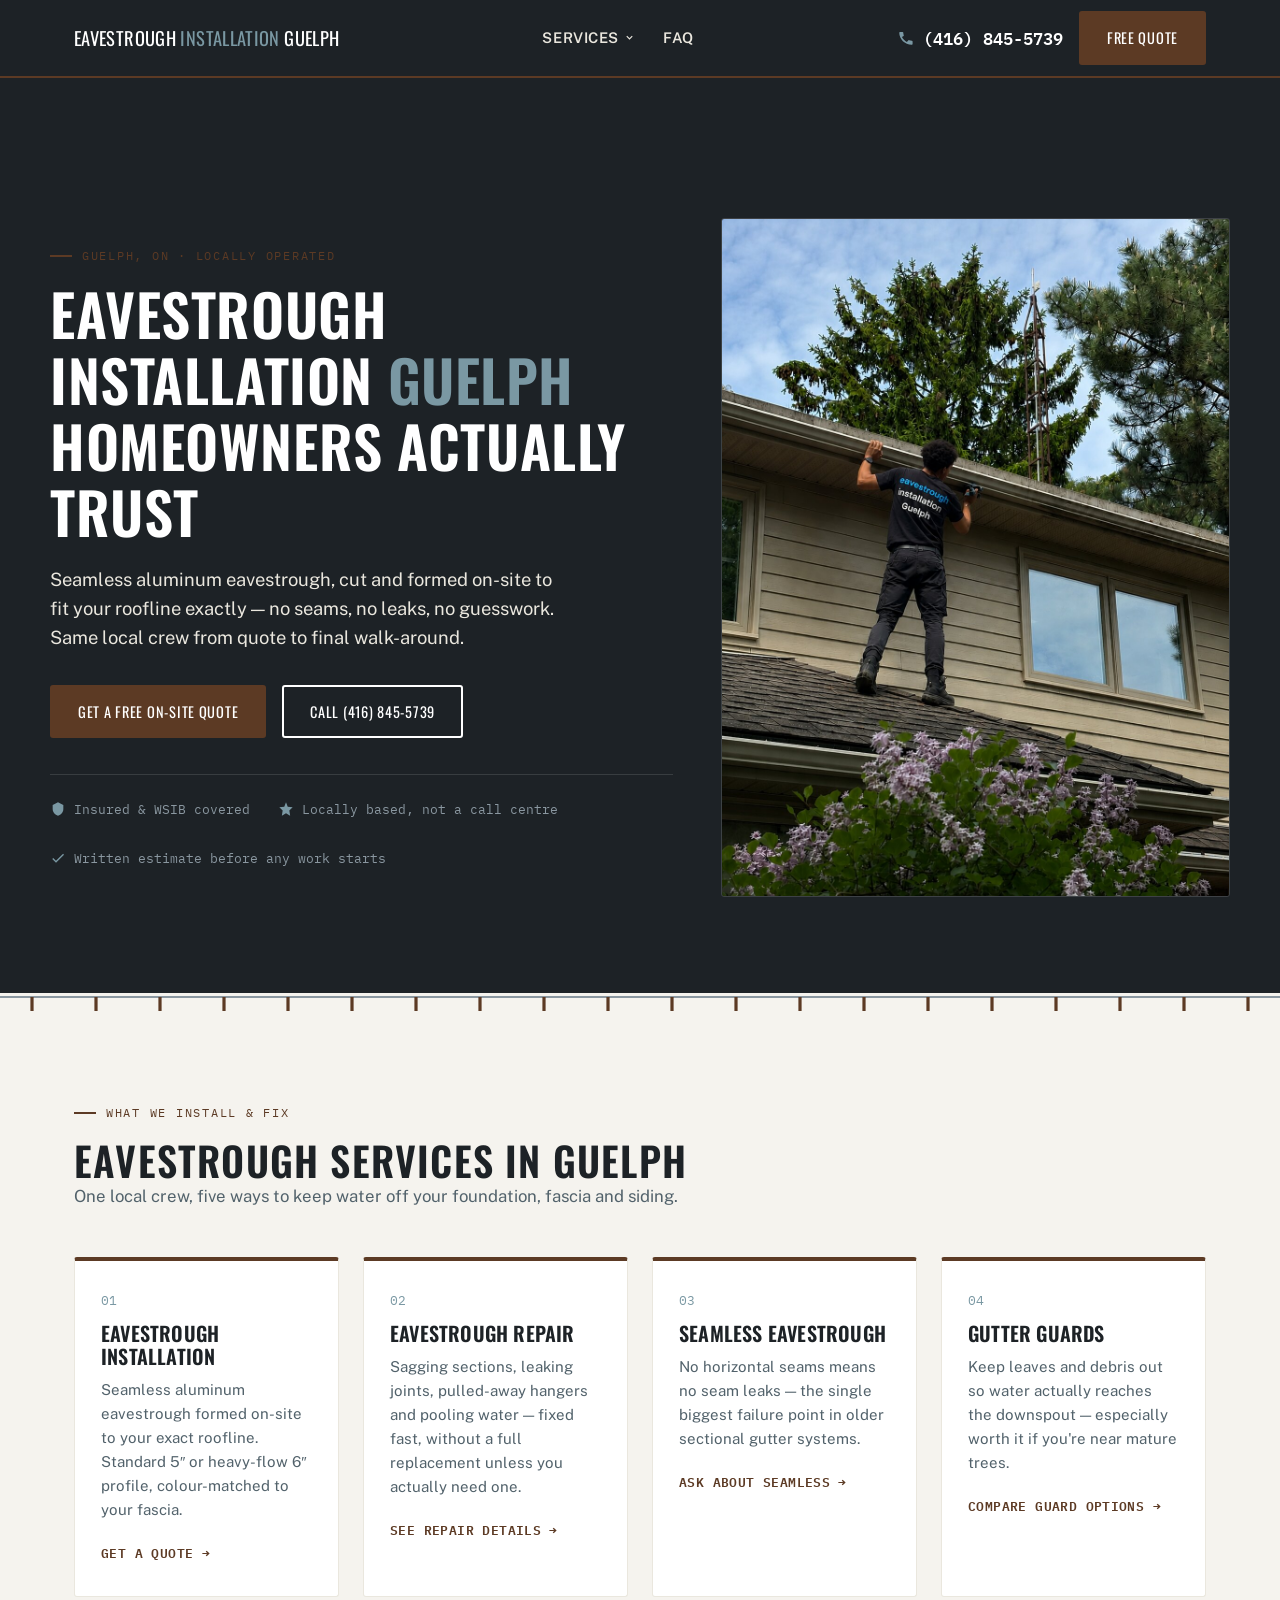
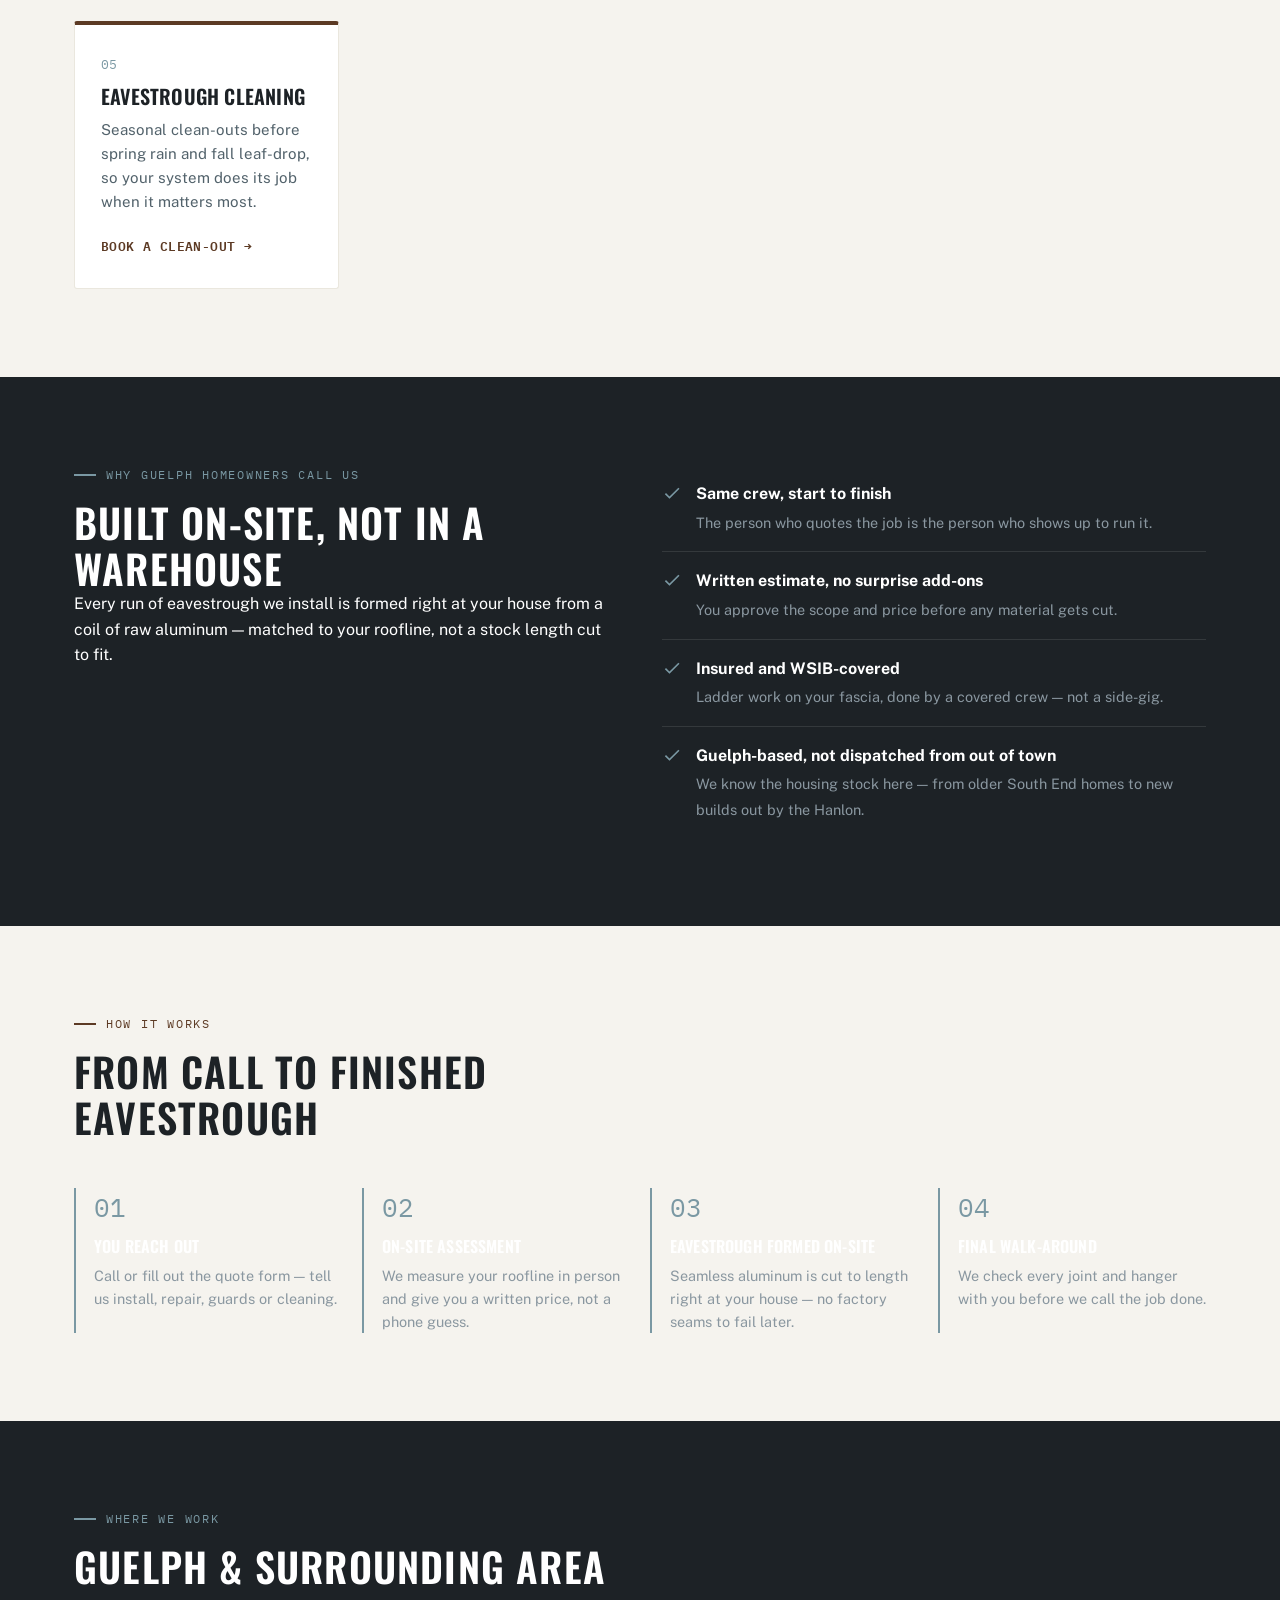
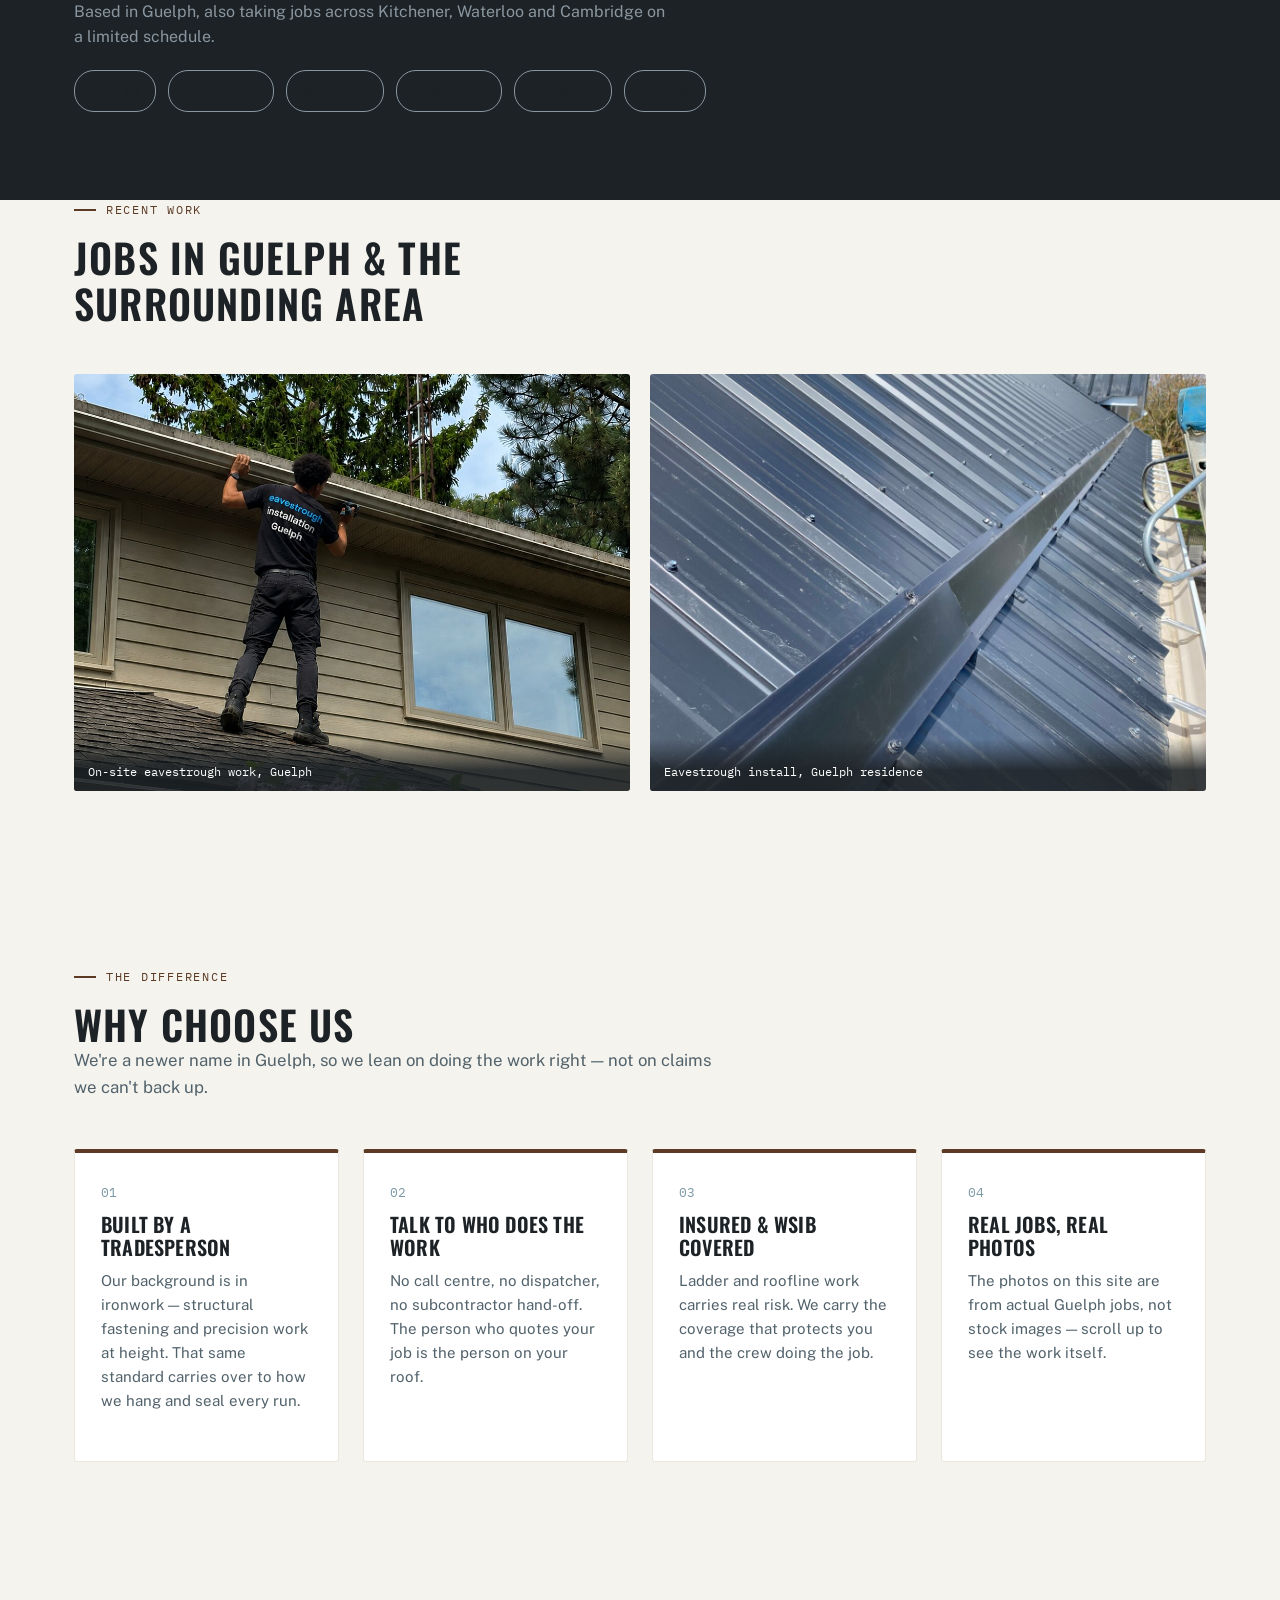
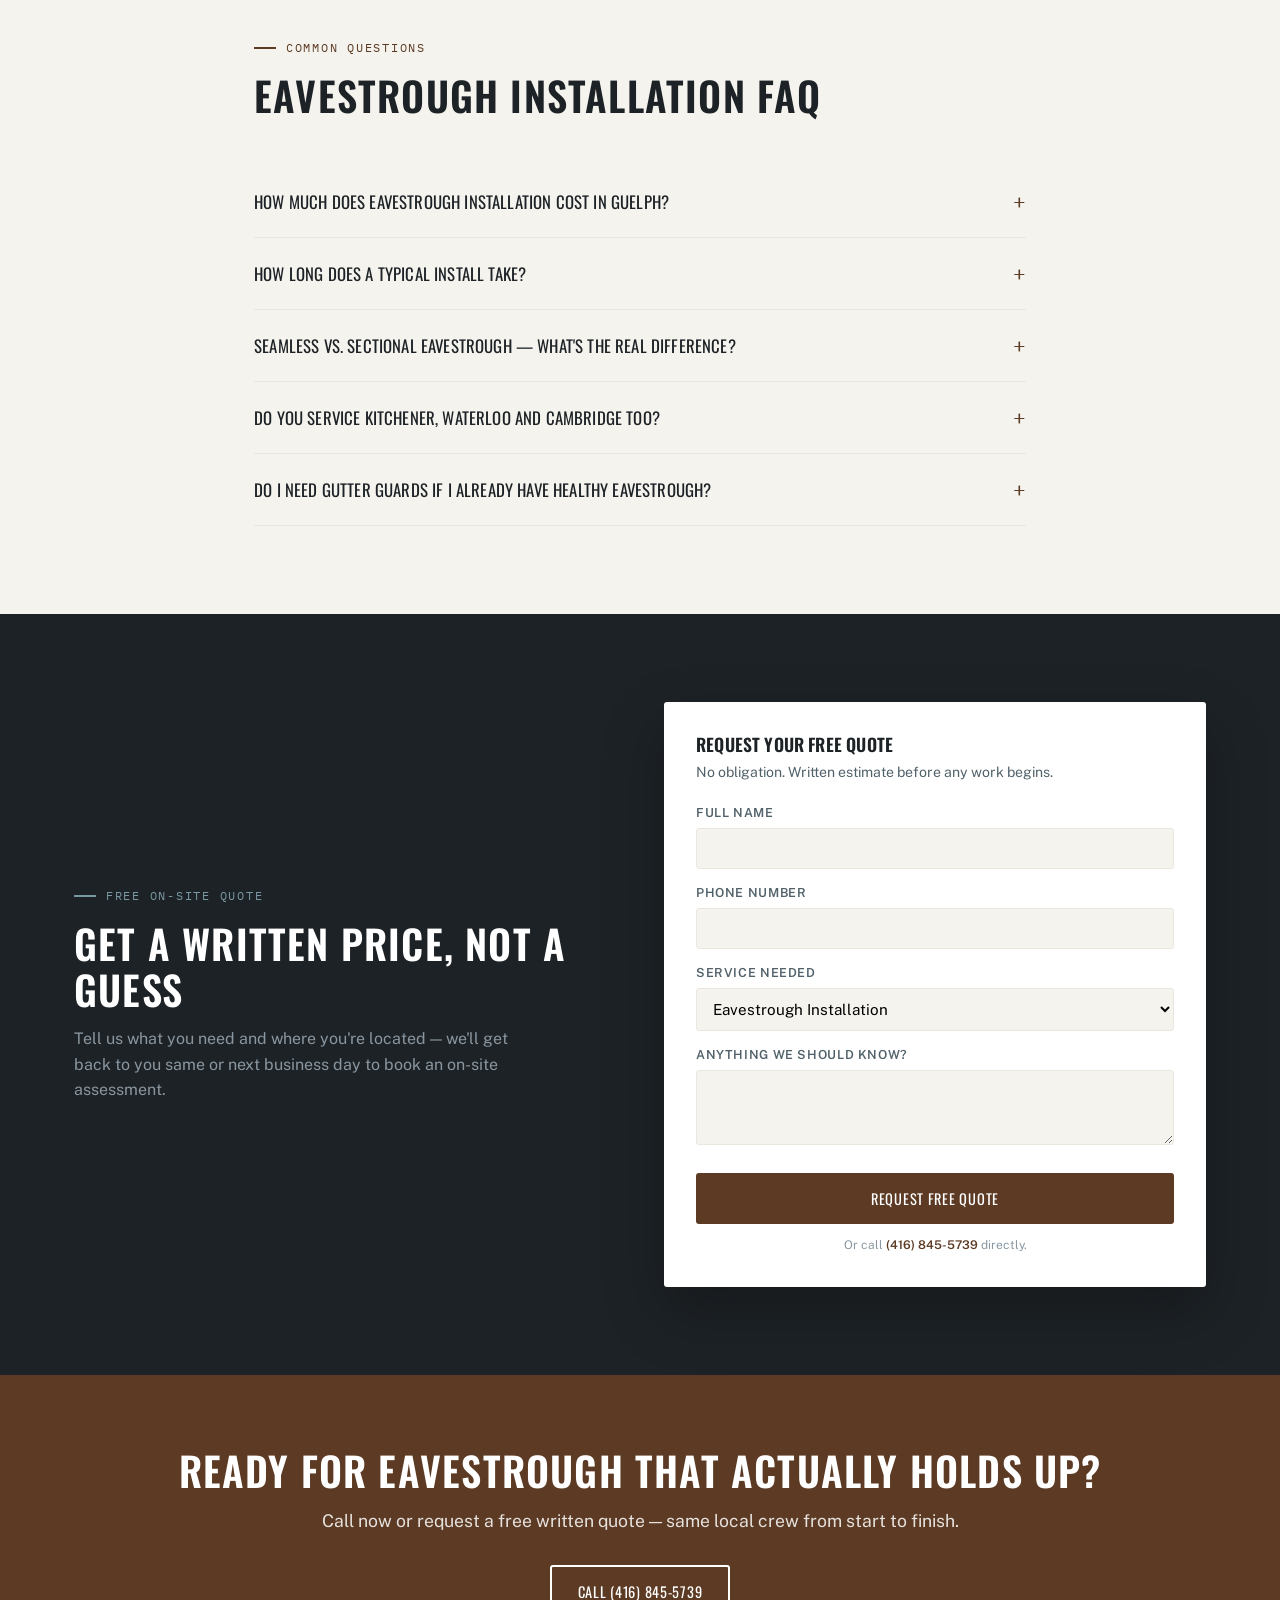
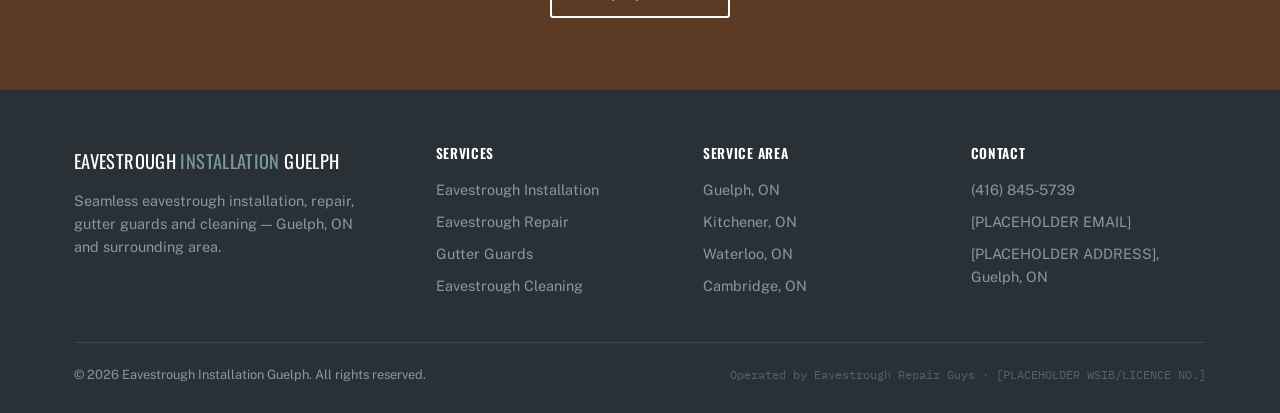
==== commit db180a38: "Replace placeholder testimonials with an honest Why Choose Us section" ====
--- a/index.html
+++ b/index.html
@@ -887,29 +887,40 @@
   </div>
 </section>
 
-<!-- ================= TESTIMONIALS ================= -->
+<!-- ================= WHY CHOOSE US ================= -->
 <section class="section">
   <div class="wrap">
     <div class="section-head">
-      <div class="eyebrow">[PLACEHOLDER — swap in real reviews]</div>
-      <h2>What Guelph Homeowners Say</h2>
-    </div>
-    <div class="testi-grid">
-      <div class="testi-card">
-        <div class="stars">&#9733;&#9733;&#9733;&#9733;&#9733;</div>
-        <p class="quote">"[Placeholder testimonial] Showed up on time, gave us a real number up front, and the new eavestrough hasn't backed up once since &mdash; even in the fall with our maple trees."</p>
-        <div class="who">&mdash; Homeowner, Kortright area</div>
-      </div>
-      <div class="testi-card">
-        <div class="stars">&#9733;&#9733;&#9733;&#9733;&#9733;</div>
-        <p class="quote">"[Placeholder testimonial] Old sectional gutters were leaking at every seam. Went seamless and the difference after one rainstorm was obvious."</p>
-        <div class="who">&mdash; Homeowner, Guelph South End</div>
-      </div>
-      <div class="testi-card">
-        <div class="stars">&#9733;&#9733;&#9733;&#9733;&#9733;</div>
-        <p class="quote">"[Placeholder testimonial] Quoted the same day we called, work was done within the week. No pressure to add on services we didn't need."</p>
-        <div class="who">&mdash; Homeowner, Guelph, Grange Hill</div>
-      </div>
+      <div class="eyebrow">The Difference</div>
+      <h2>Why Choose Us</h2>
+      <p>We're a newer name in Guelph, so we lean on doing the work right &mdash; not on claims we can't back up.</p>
+    </div>
+    <div class="services-grid">
+
+      <div class="service-card">
+        <span class="num">01</span>
+        <h3>Built By A Tradesperson</h3>
+        <p>Our background is in ironwork &mdash; structural fastening and precision work at height. That same standard carries over to how we hang and seal every run.</p>
+      </div>
+
+      <div class="service-card">
+        <span class="num">02</span>
+        <h3>Talk To Who Does The Work</h3>
+        <p>No call centre, no dispatcher, no subcontractor hand-off. The person who quotes your job is the person on your roof.</p>
+      </div>
+
+      <div class="service-card">
+        <span class="num">03</span>
+        <h3>Insured &amp; WSIB Covered</h3>
+        <p>Ladder and roofline work carries real risk. We carry the coverage that protects you and the crew doing the job.</p>
+      </div>
+
+      <div class="service-card">
+        <span class="num">04</span>
+        <h3>Real Jobs, Real Photos</h3>
+        <p>The photos on this site are from actual Guelph jobs, not stock images &mdash; scroll up to see the work itself.</p>
+      </div>
+
     </div>
   </div>
 </section>
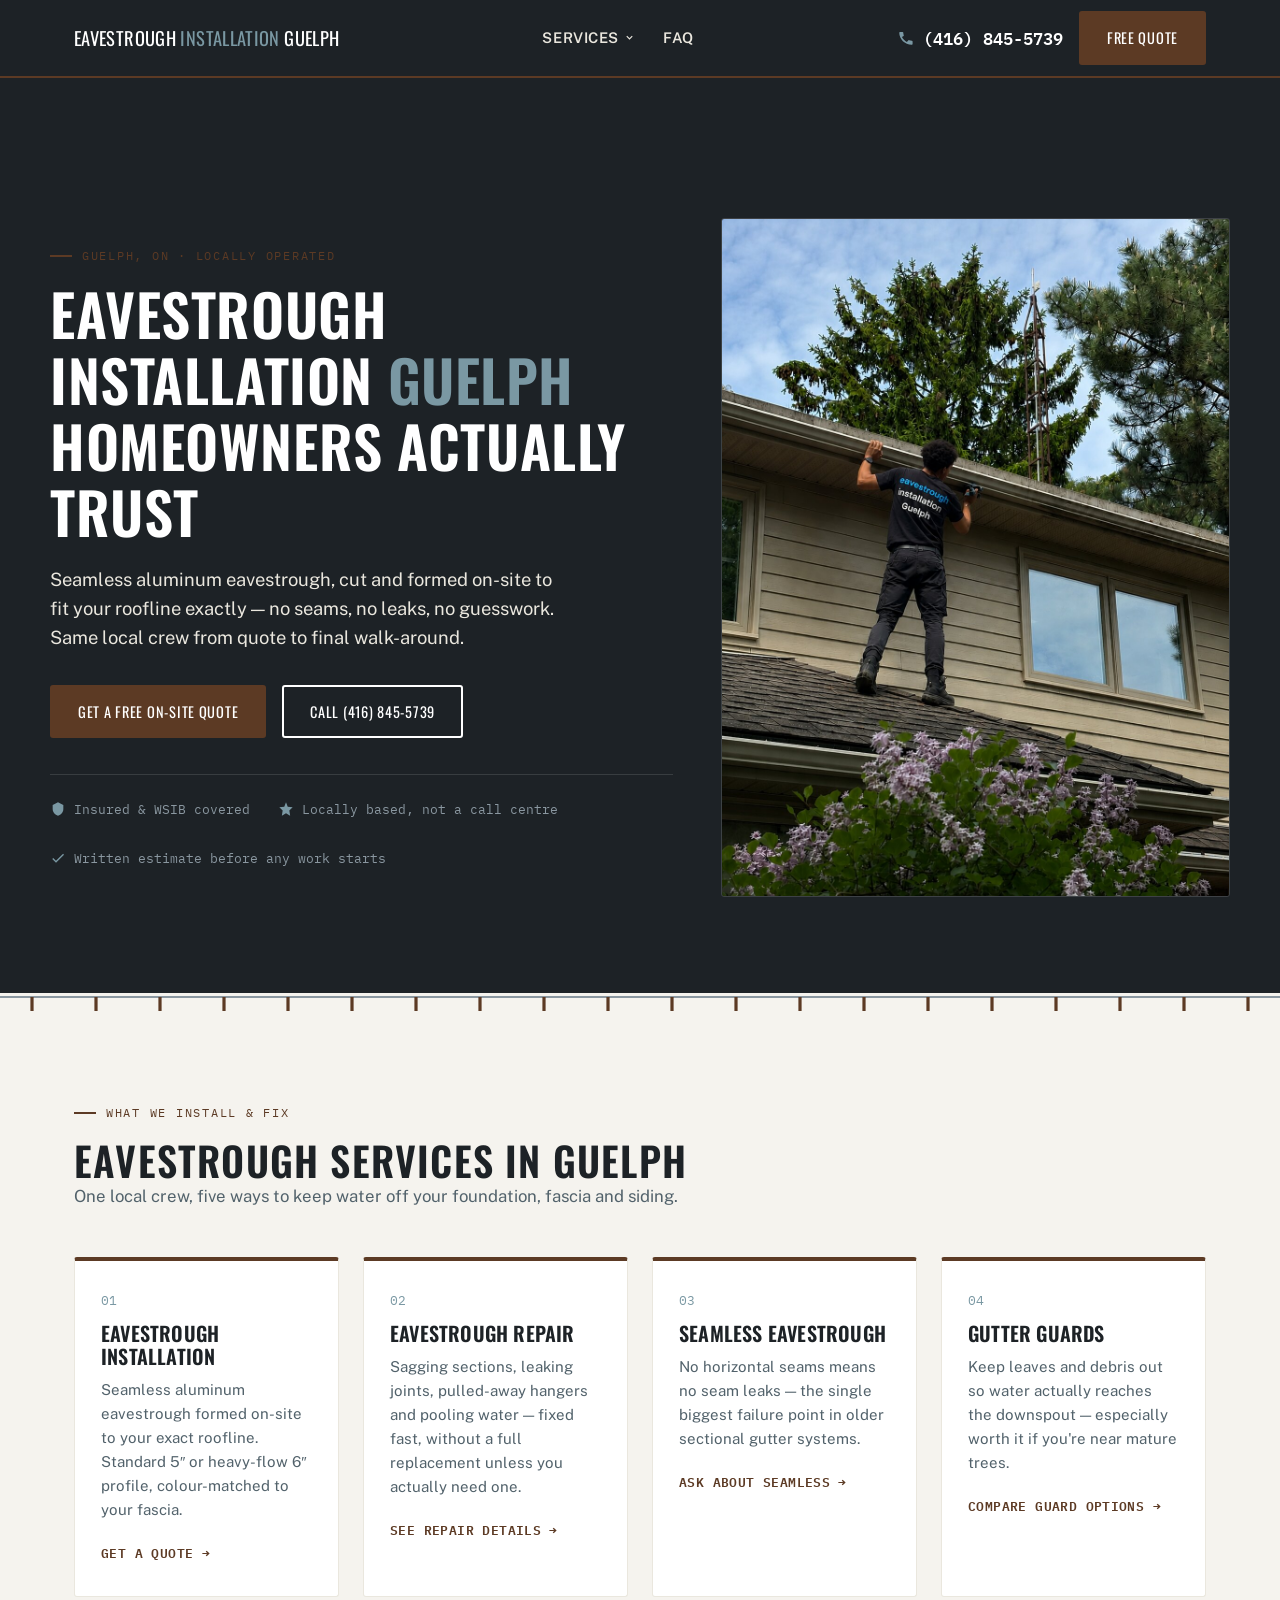
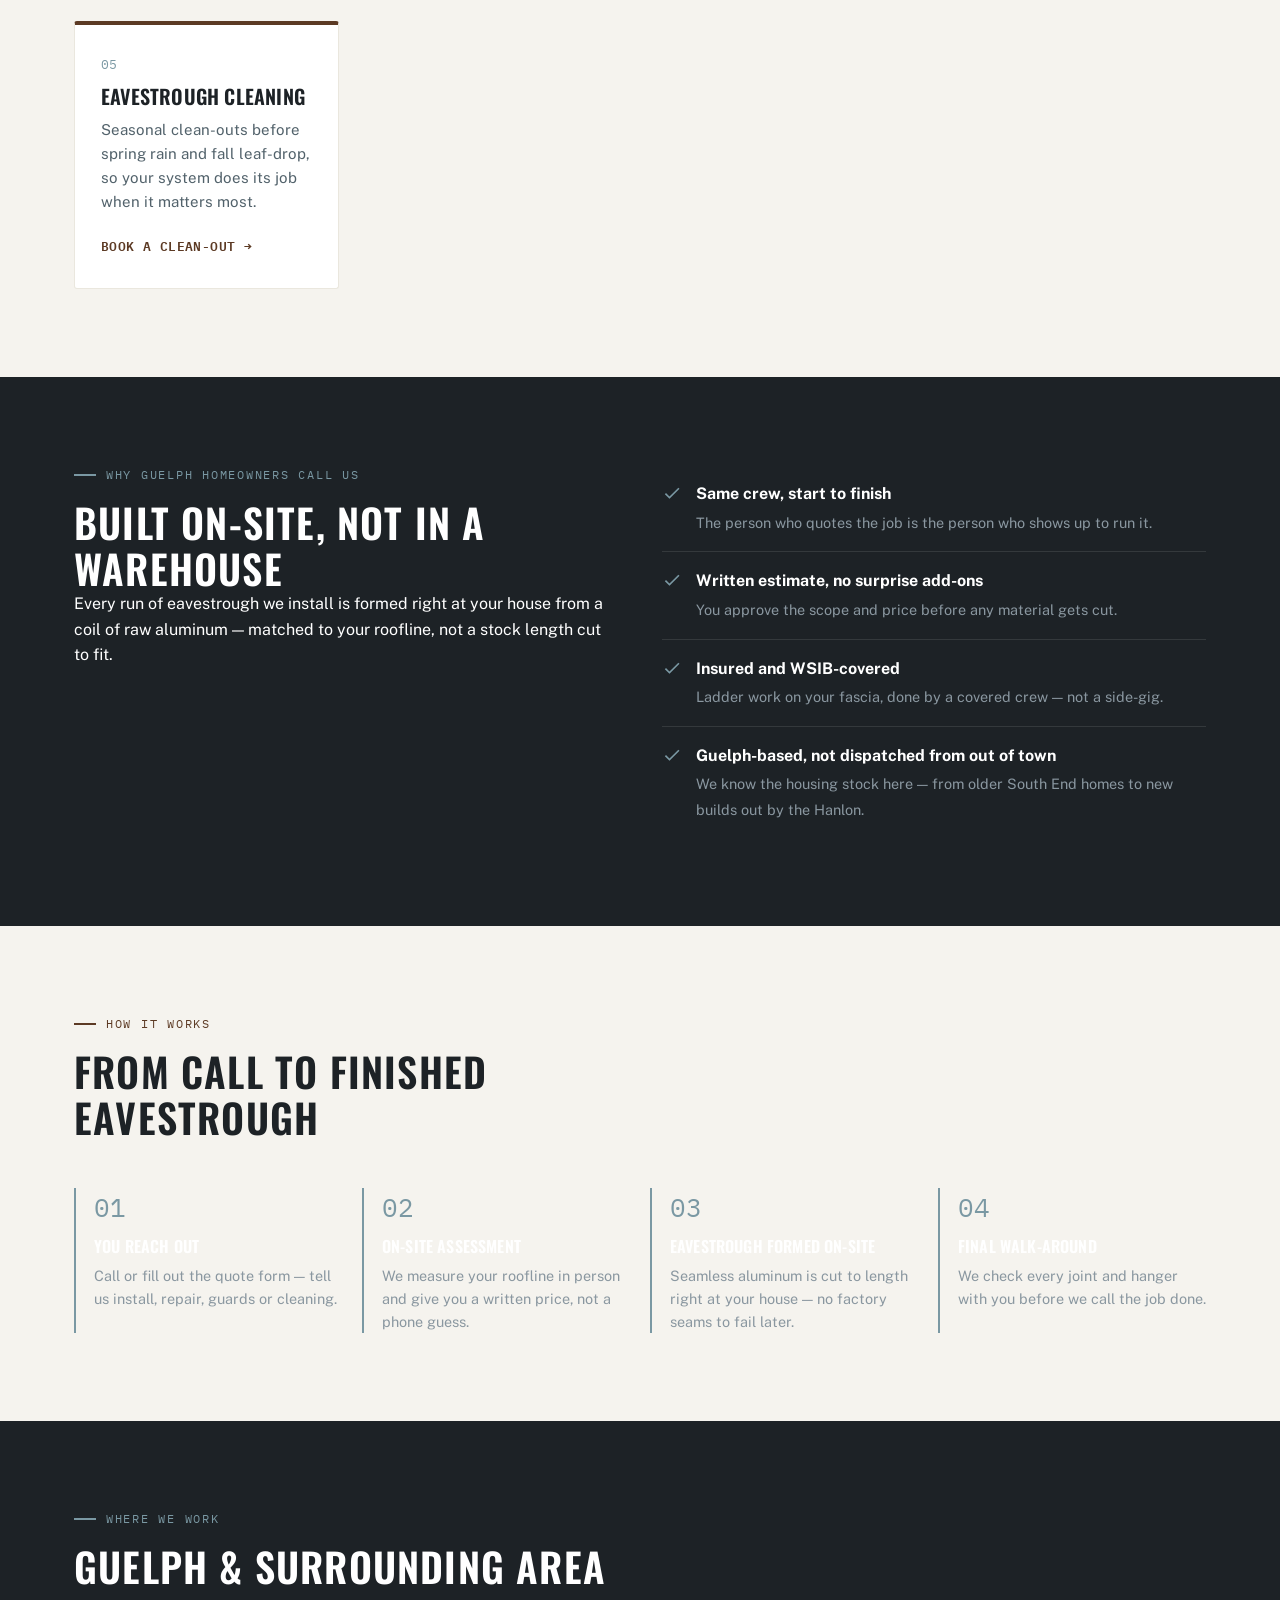
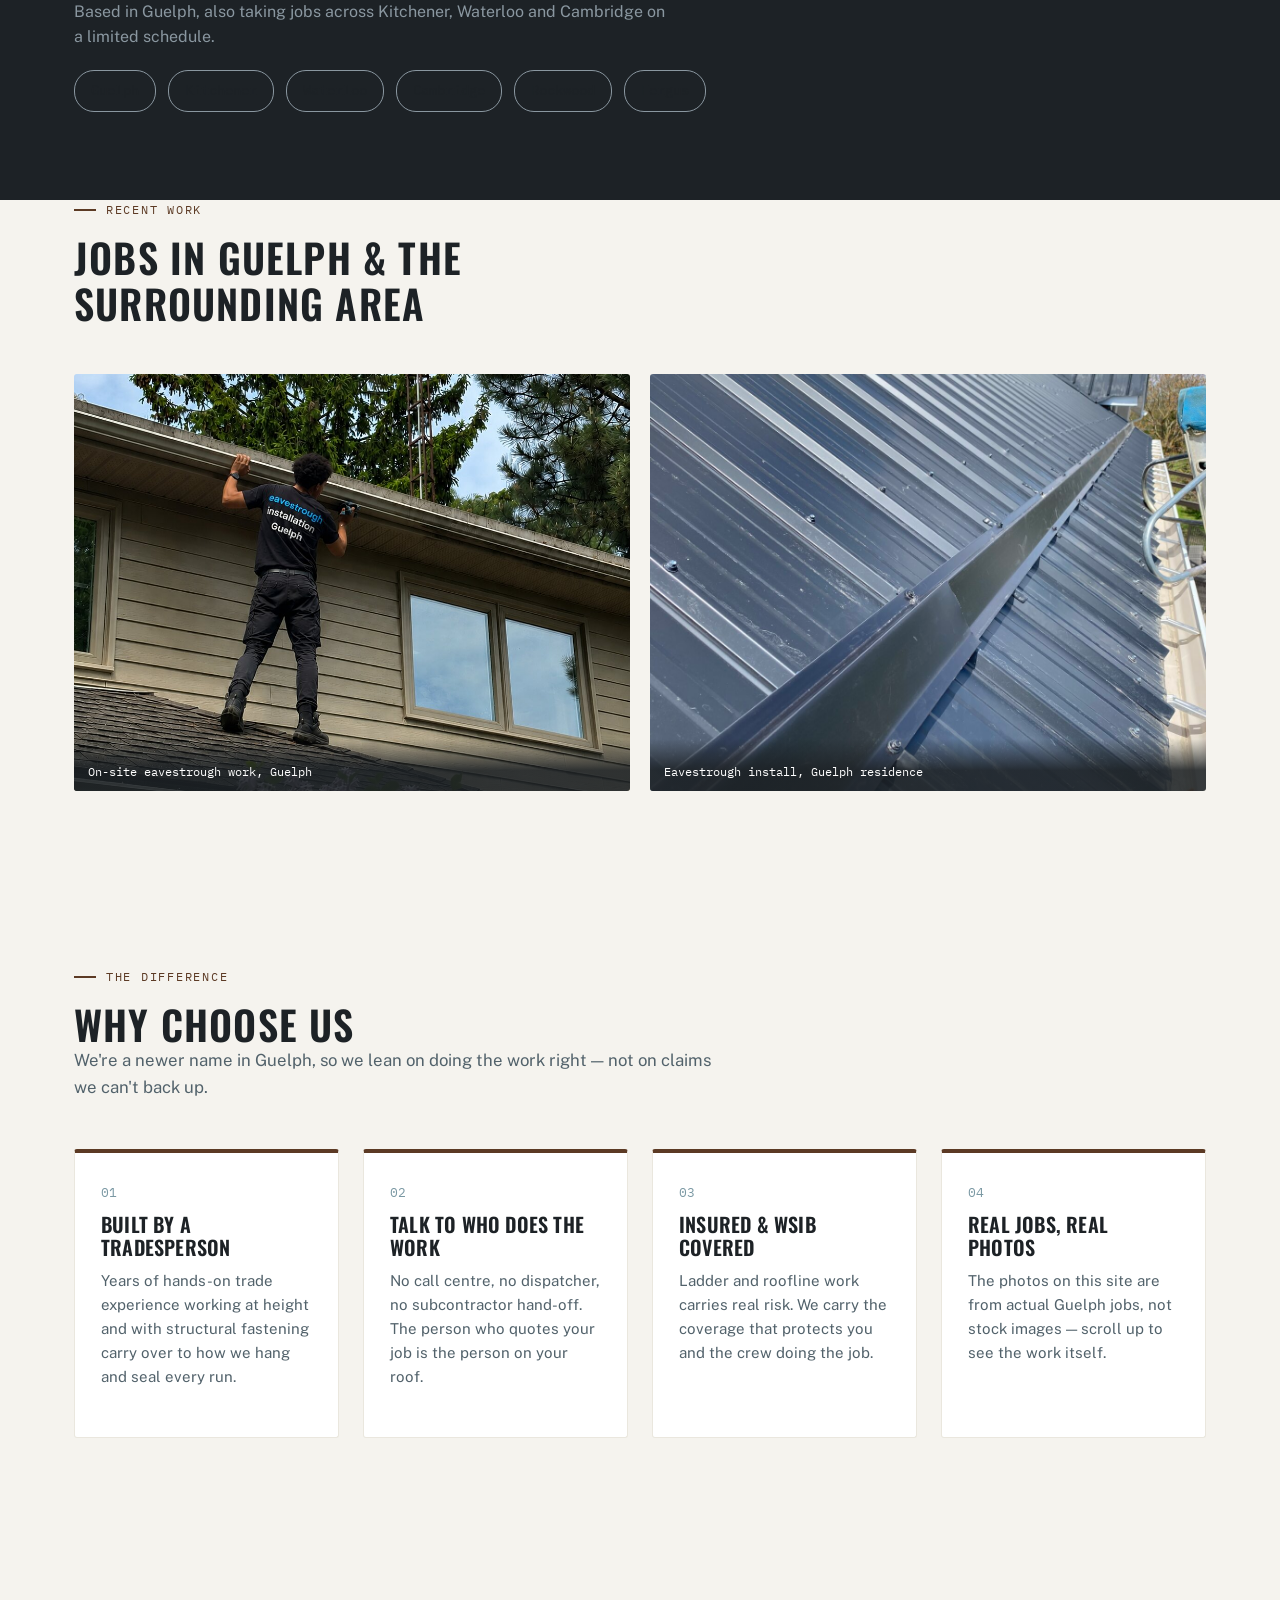
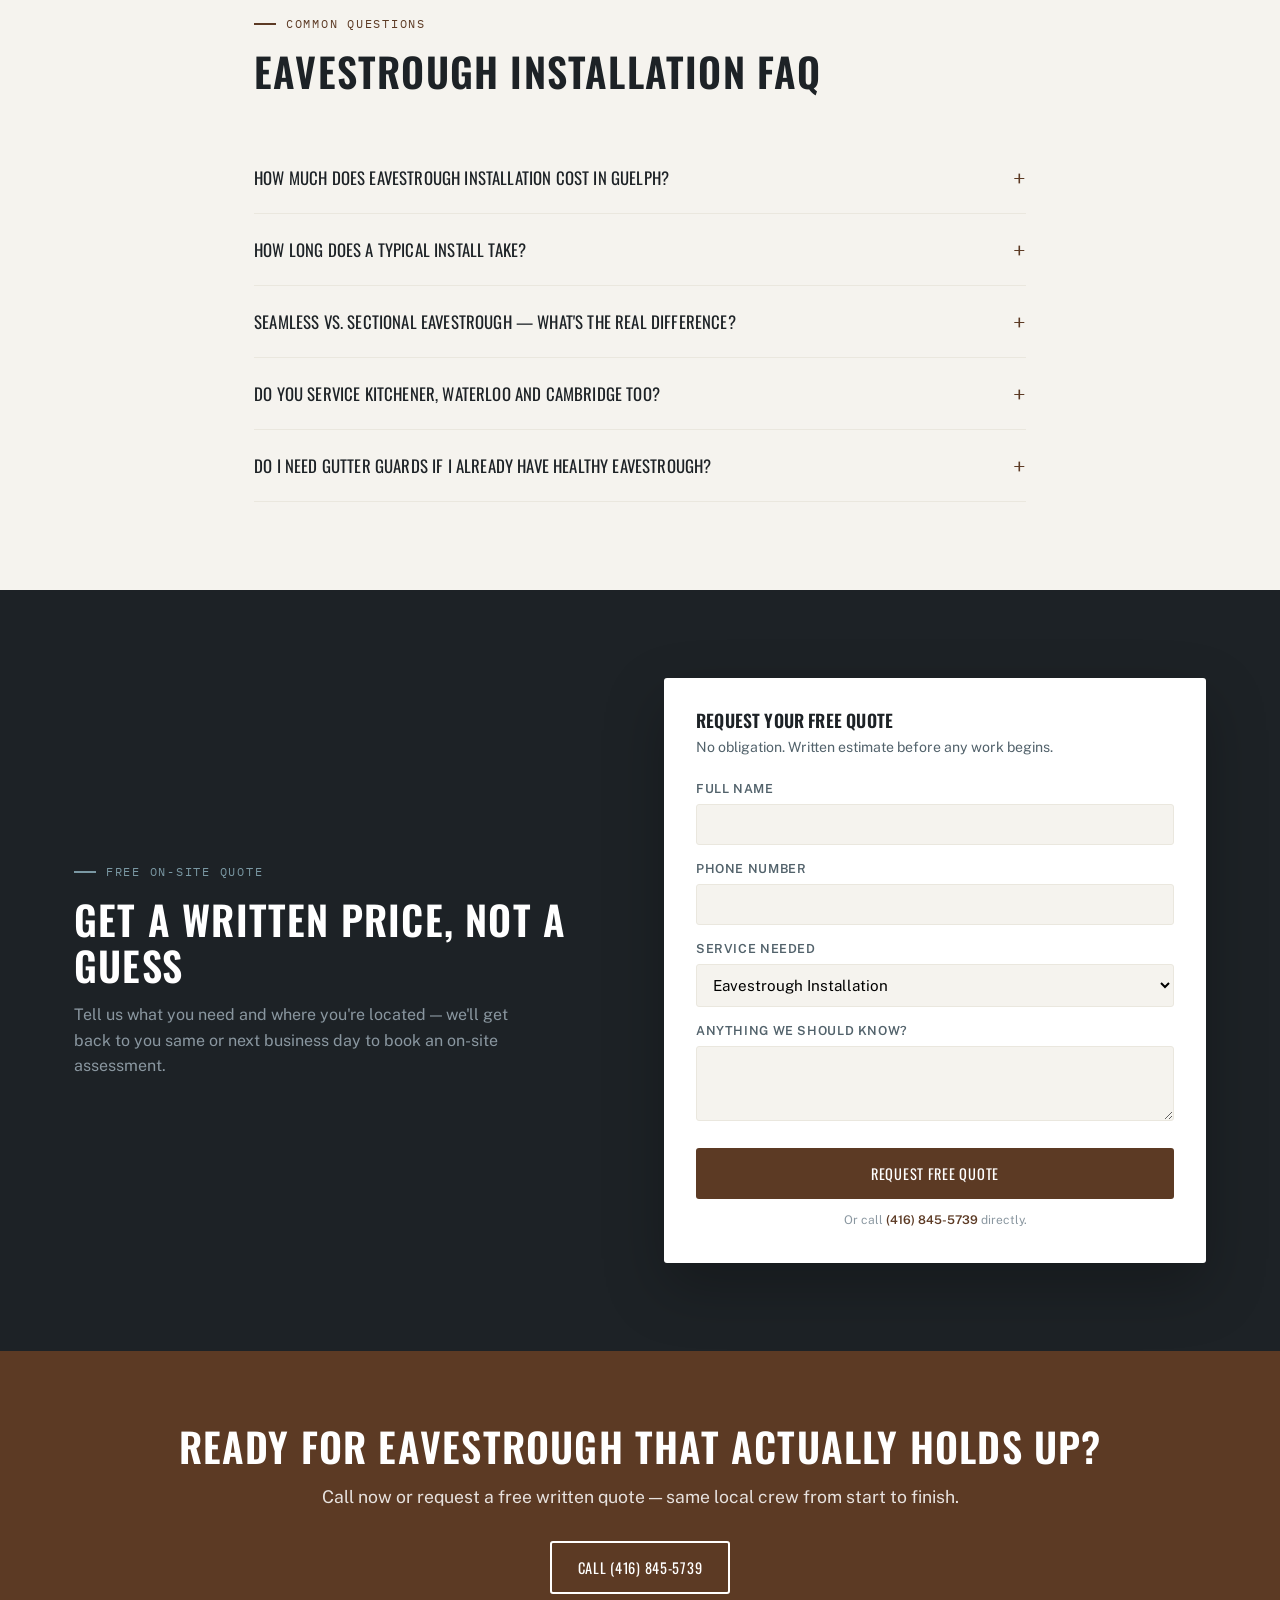
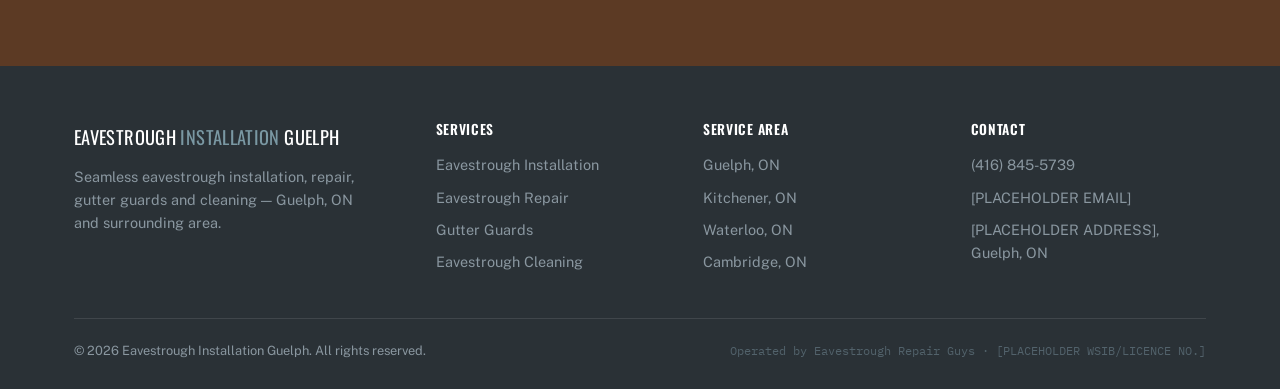
==== commit 1803ad78: "Remove ironwork reference from Why Choose Us section" ====
--- a/index.html
+++ b/index.html
@@ -900,7 +900,7 @@
       <div class="service-card">
         <span class="num">01</span>
         <h3>Built By A Tradesperson</h3>
-        <p>Our background is in ironwork &mdash; structural fastening and precision work at height. That same standard carries over to how we hang and seal every run.</p>
+        <p>Years of hands-on trade experience working at height and with structural fastening carry over to how we hang and seal every run.</p>
       </div>
 
       <div class="service-card">
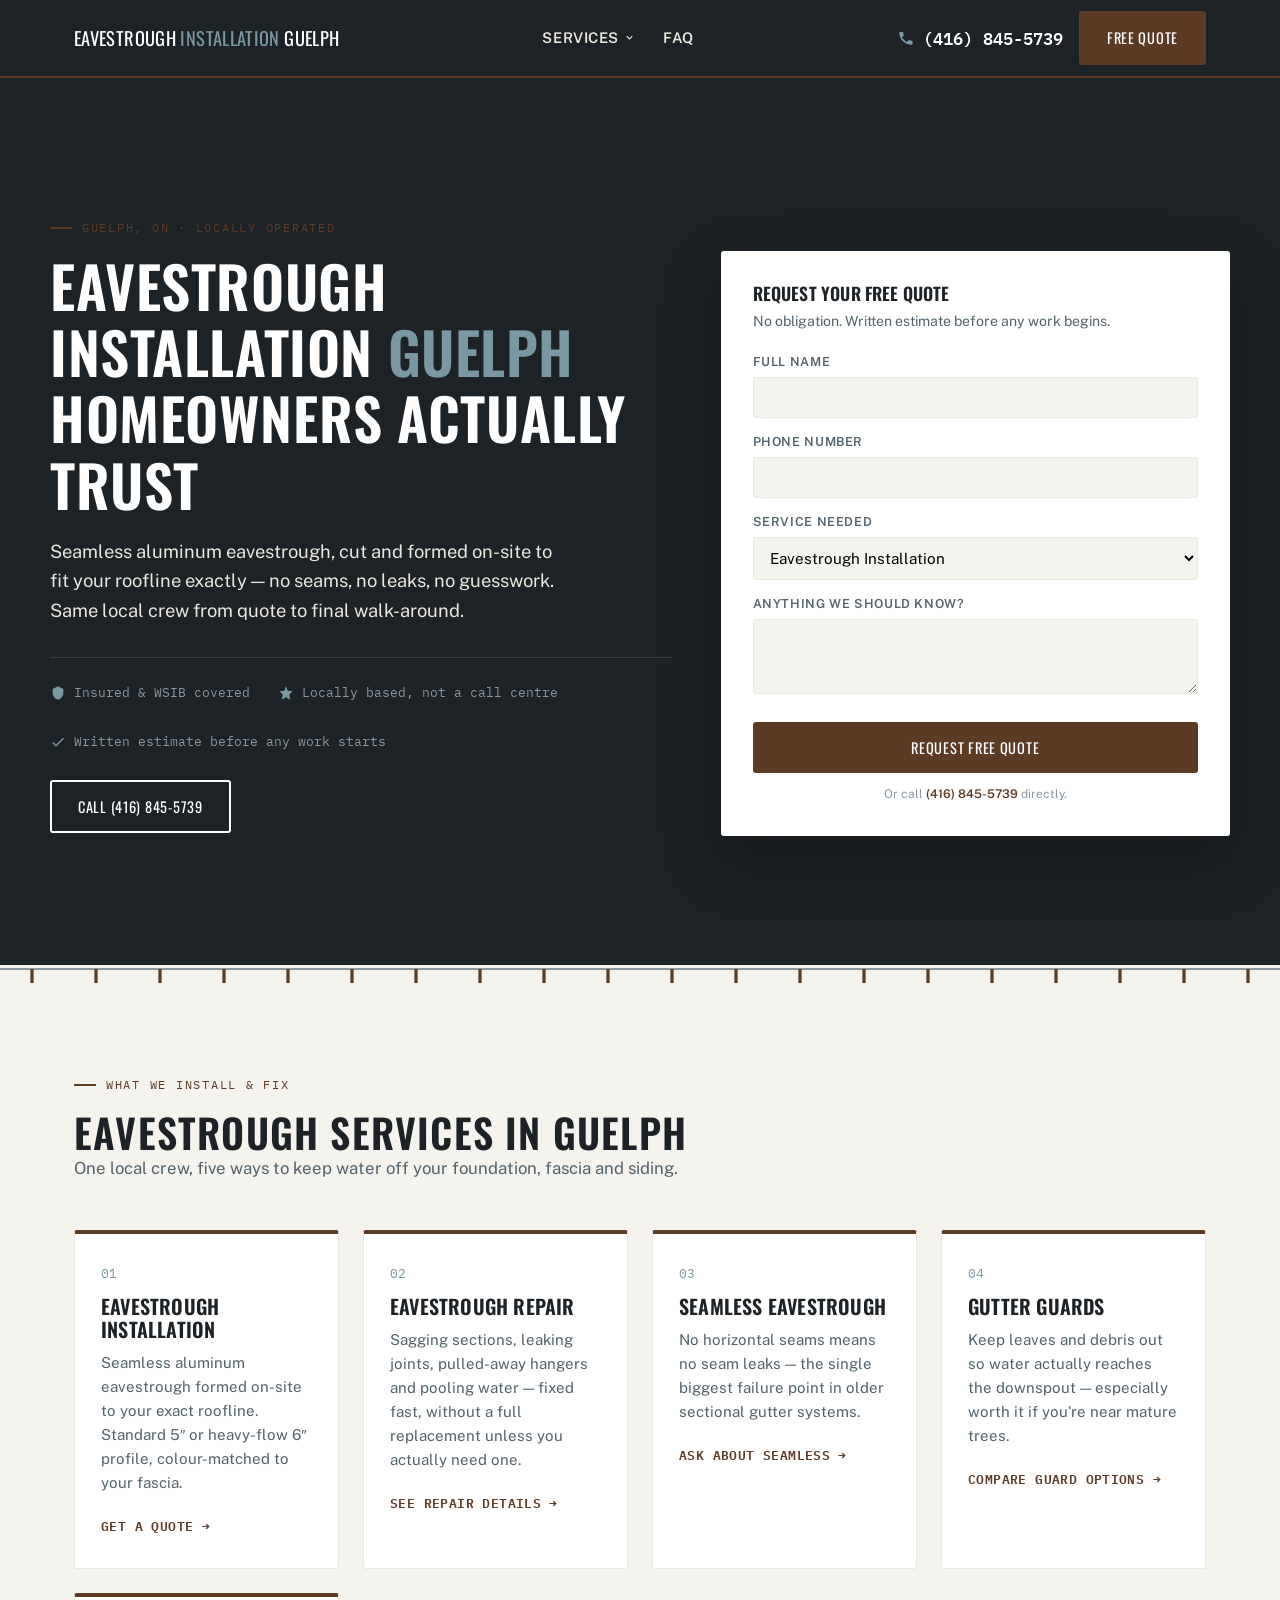
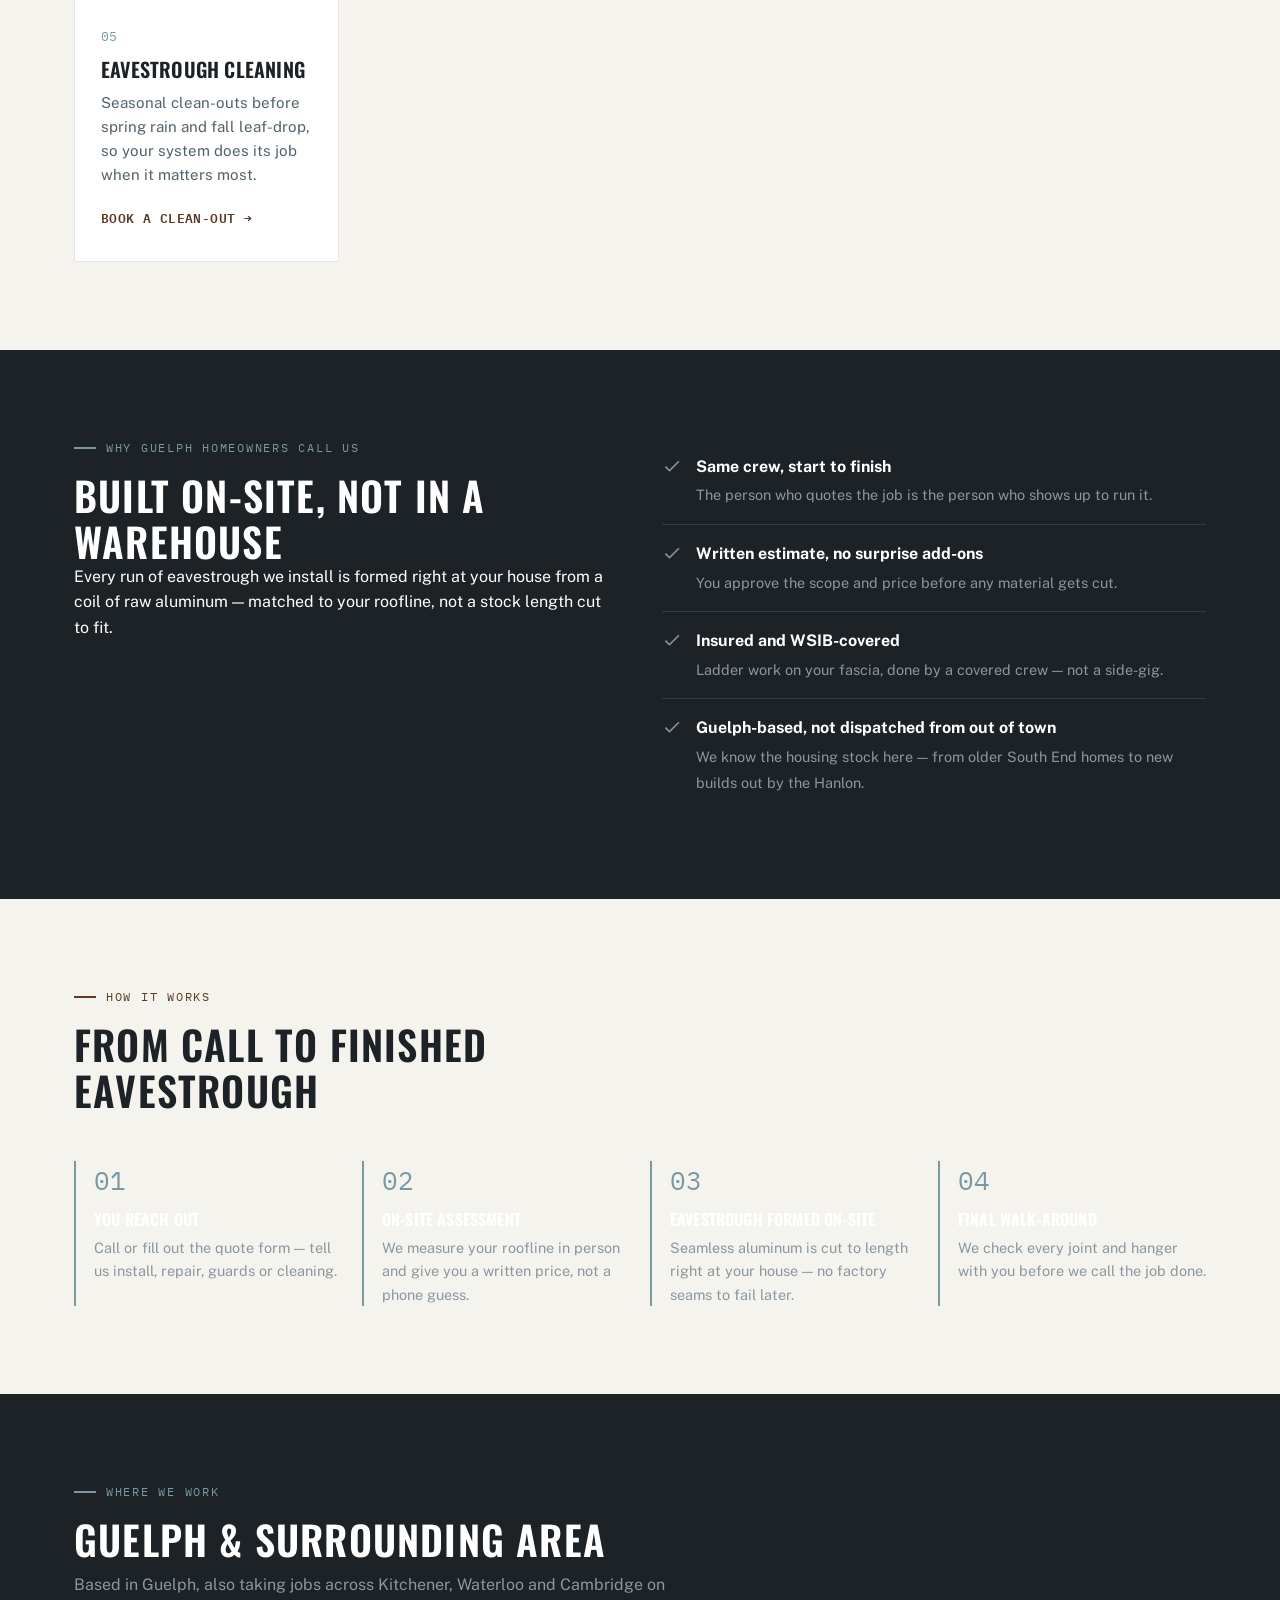
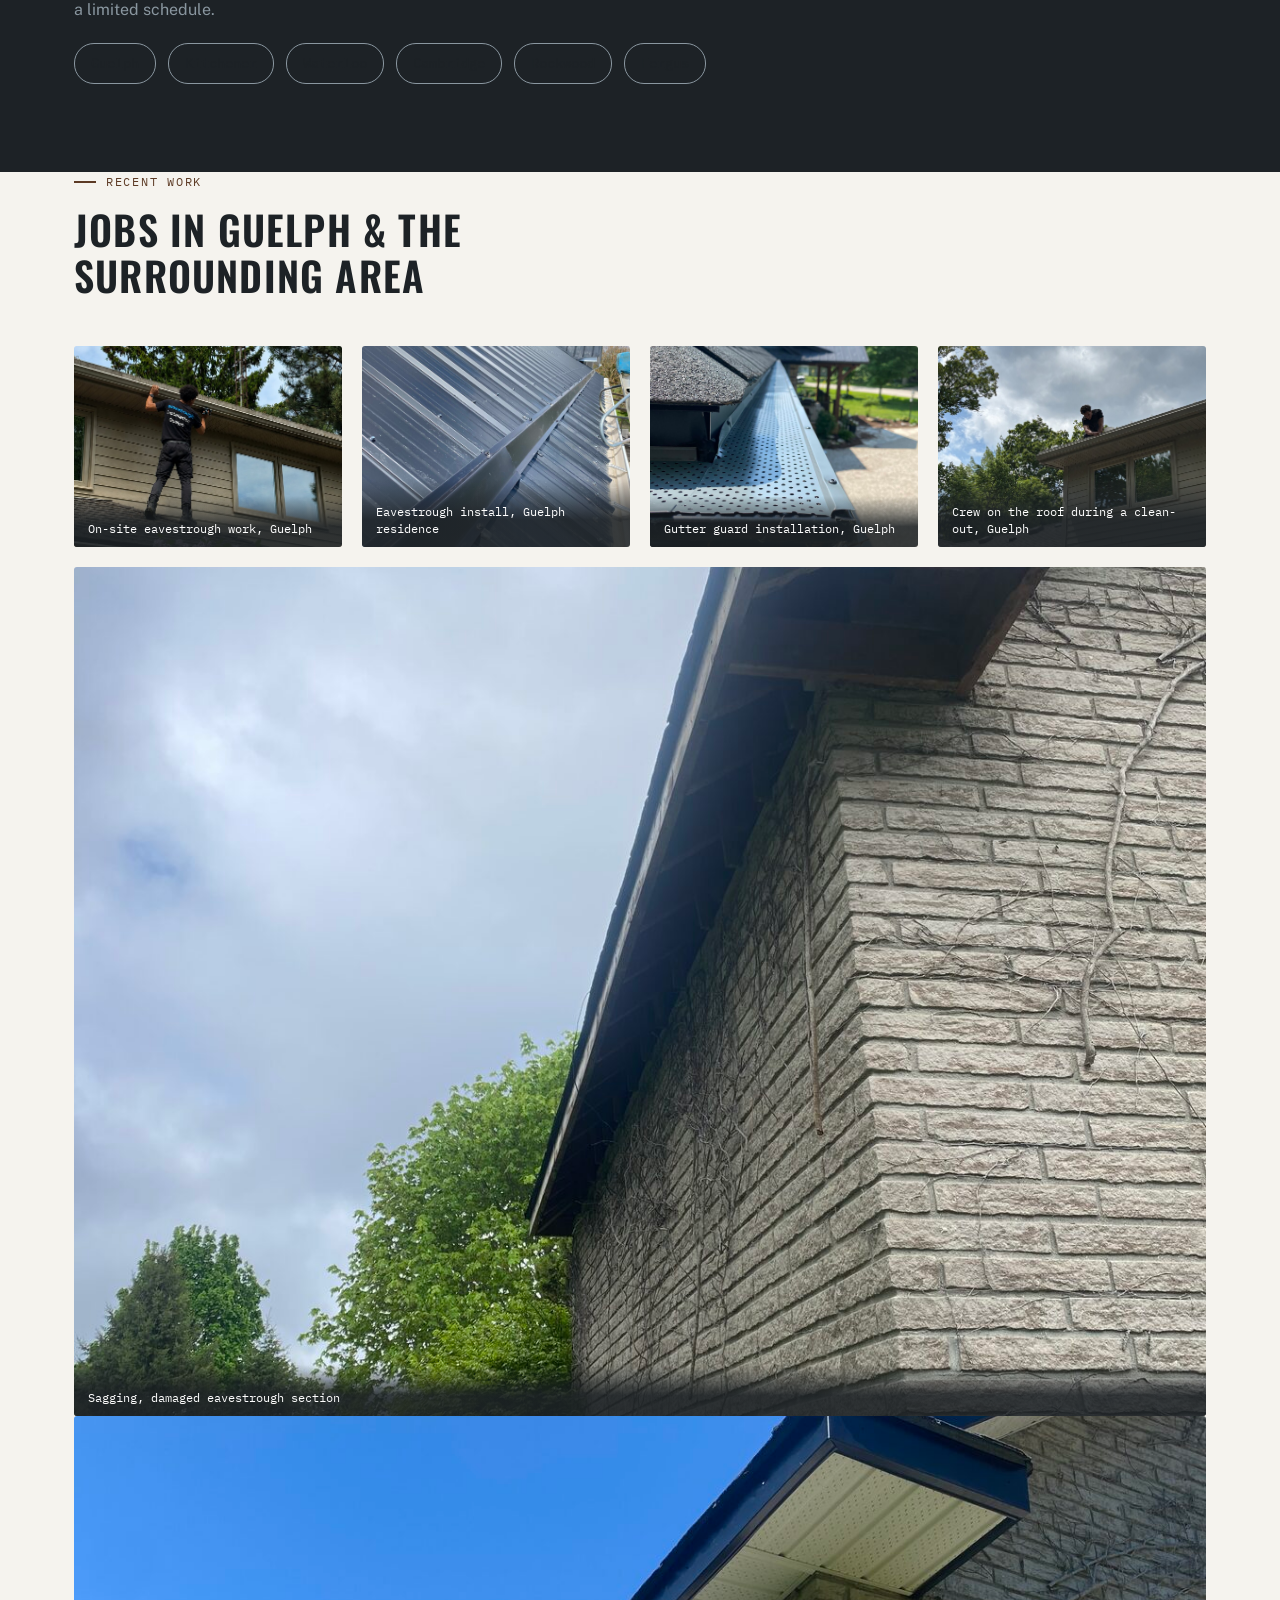
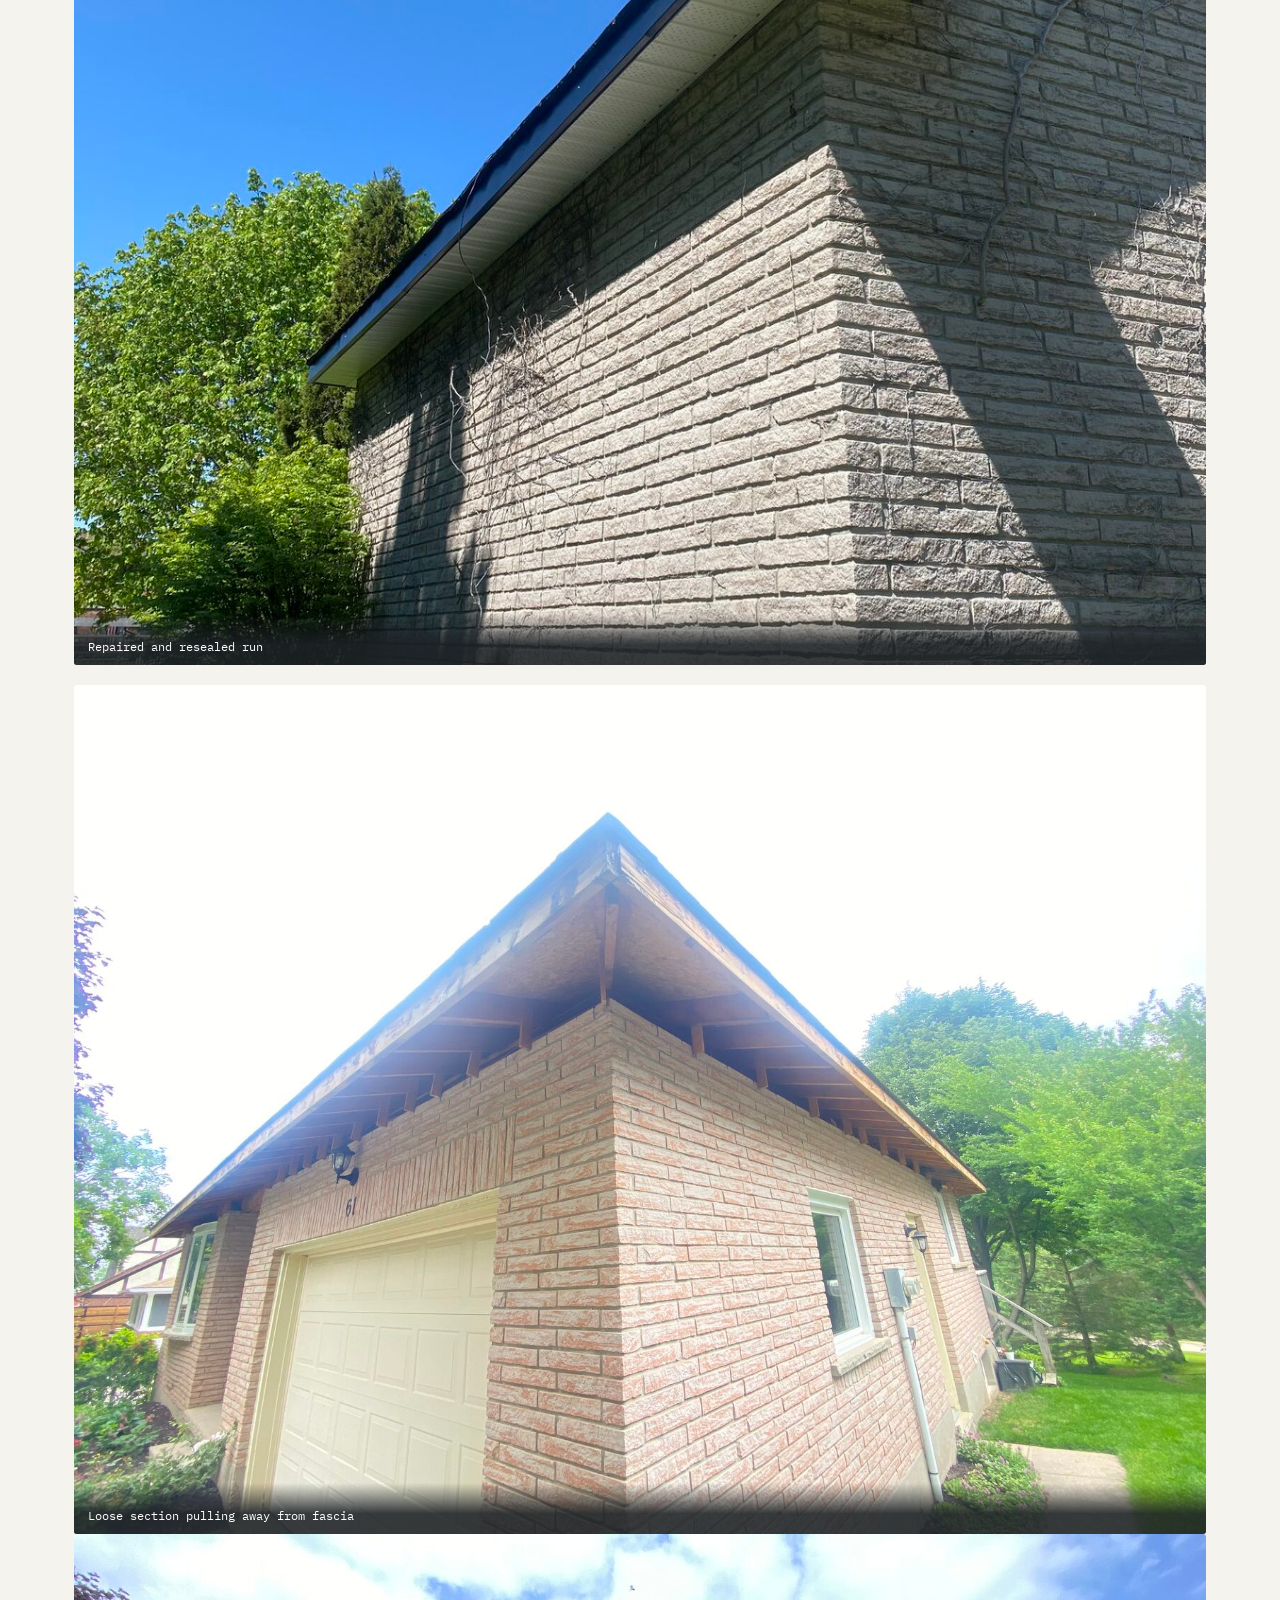
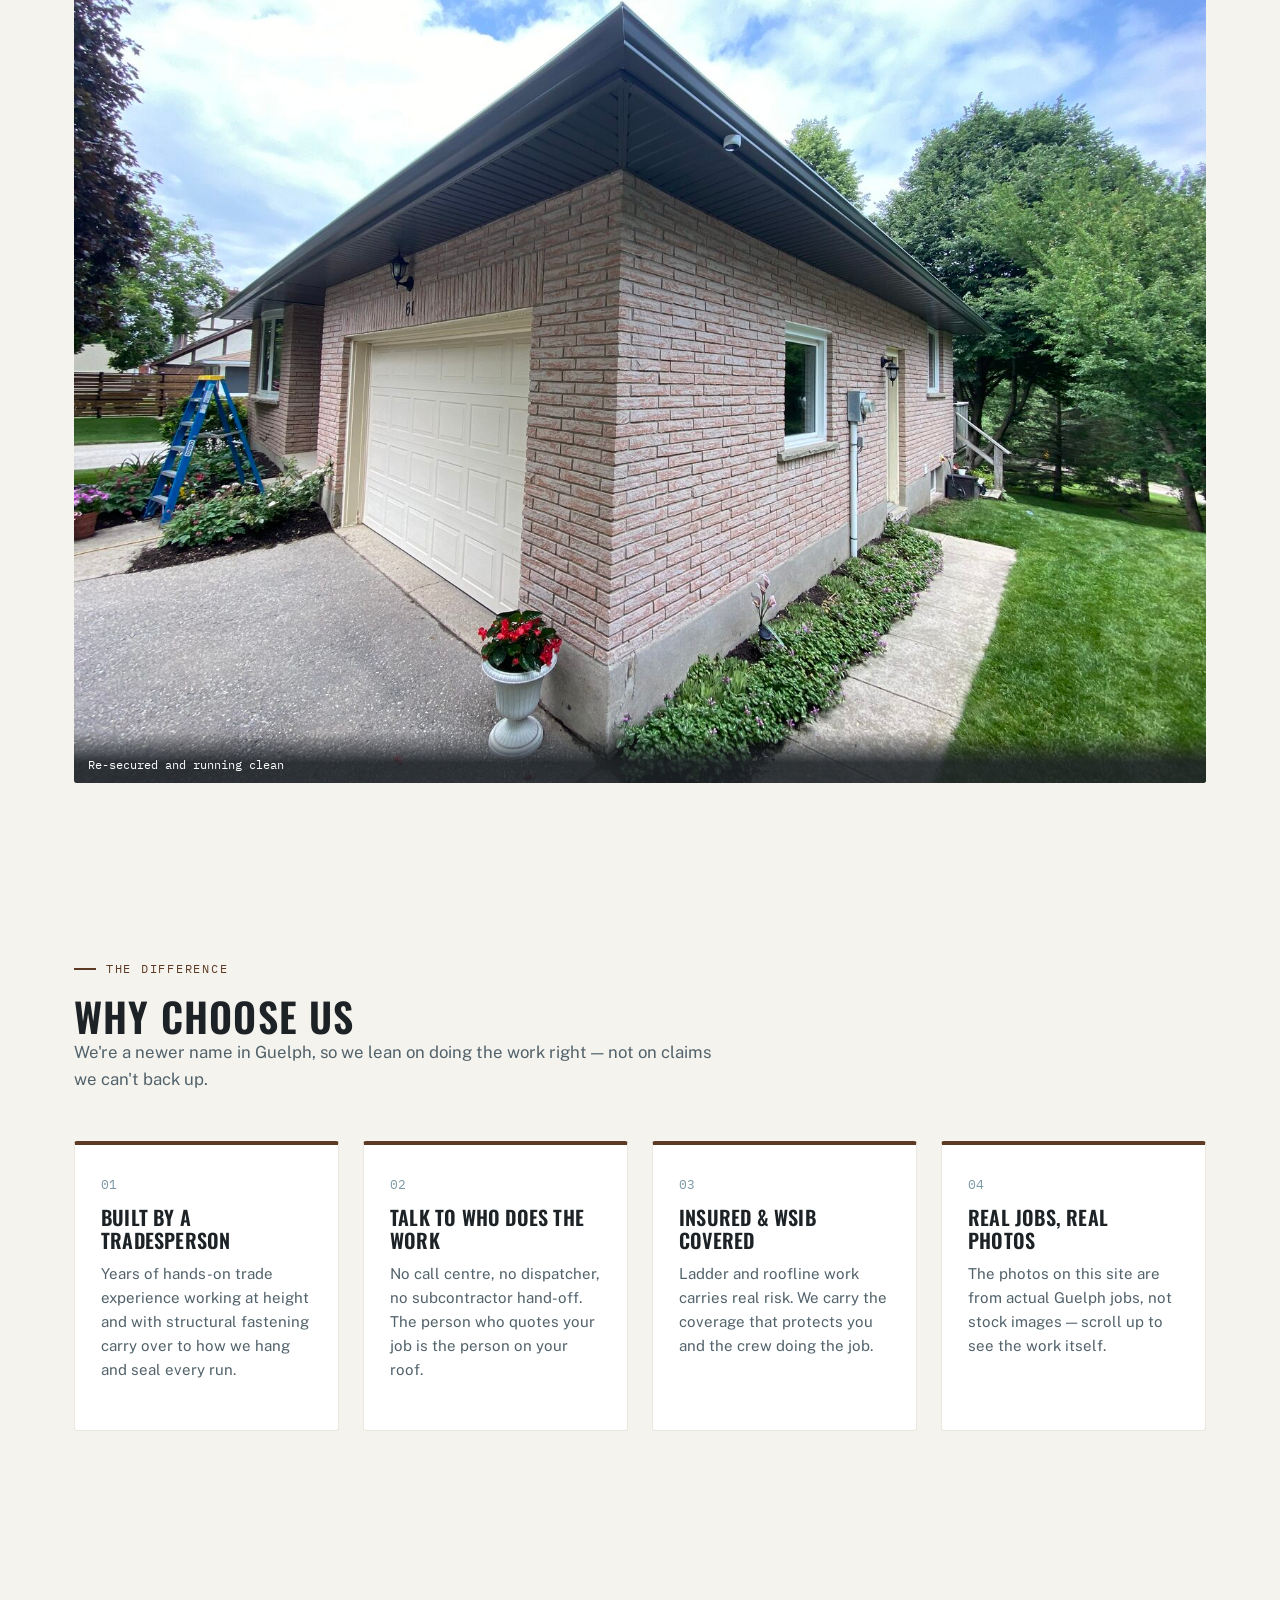
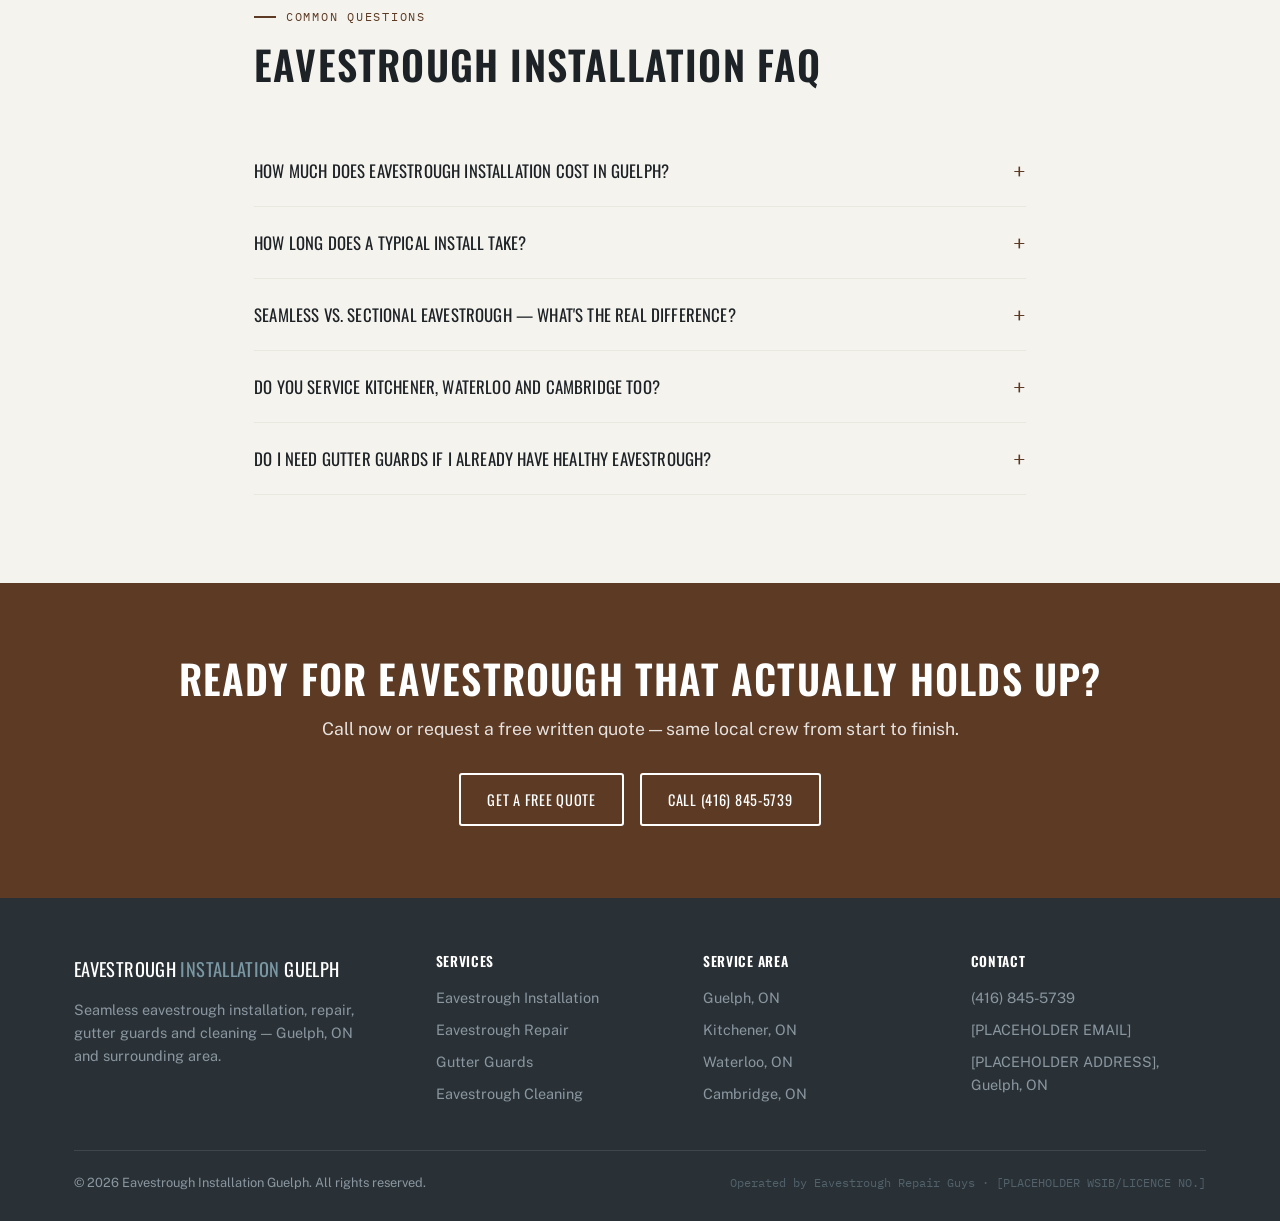
==== commit 80edd7e3: "Move quote form into hero, expand gallery" ====
--- a/index.html
+++ b/index.html
@@ -690,26 +690,56 @@
 </header>
 
 <!-- ================= HERO ================= -->
-<section class="hero">
+<section class="hero" id="quote">
   <div class="wrap hero-grid">
     <div>
       <div class="eyebrow">Guelph, ON &middot; Locally Operated</div>
       <h1>Eavestrough Installation <em>Guelph</em> Homeowners Actually Trust</h1>
       <p class="lede">Seamless aluminum eavestrough, cut and formed on-site to fit your roofline exactly &mdash; no seams, no leaks, no guesswork. Same local crew from quote to final walk-around.</p>
-      <div class="hero-actions">
-        <a href="#quote" class="btn btn-primary">Get a Free On-Site Quote</a>
-        <a href="tel:+14168455739" class="btn btn-outline">Call (416) 845-5739</a>
-      </div>
       <div class="trust-strip">
         <div class="trust-item"><svg viewBox="0 0 24 24"><path d="M12 2l8 4v6c0 5-3.4 8.7-8 10-4.6-1.3-8-5-8-10V6l8-4z"/></svg>Insured &amp; WSIB covered</div>
         <div class="trust-item"><svg viewBox="0 0 24 24"><path d="M12 2l2.6 6.6L22 9.3l-5 4.9L18.2 22 12 18.3 5.8 22 7 14.2l-5-4.9 7.4-.7L12 2z"/></svg>Locally based, not a call centre</div>
         <div class="trust-item"><svg viewBox="0 0 24 24"><path d="M9 16.2L4.8 12 3.4 13.4 9 19l12-12-1.4-1.4z"/></svg>Written estimate before any work starts</div>
       </div>
-    </div>
-
-    <!-- Real jobsite photo: crew on-site, branded workwear -->
-    <div class="hero-visual">
-      <img src="images/crew-branded.jpg" alt="Eavestrough Installation Guelph crew member on a roofline job in Guelph, ON" style="width:100%; display:block;">
+      <div class="hero-actions" style="margin-top:28px;">
+        <a href="tel:+14168455739" class="btn btn-outline">Call (416) 845-5739</a>
+      </div>
+    </div>
+
+    <!-- Free quote form, front and centre in the hero -->
+    <div class="quote-card">
+      <h3>Request Your Free Quote</h3>
+      <div class="sub">No obligation. Written estimate before any work begins.</div>
+      <form class="quote-form">
+        <div class="field">
+          <label for="name">Full Name</label>
+          <input type="text" id="name" name="name" required>
+        </div>
+        <div class="field">
+          <label for="phone">Phone Number</label>
+          <input type="tel" id="phone" name="phone" required>
+        </div>
+        <div class="field">
+          <label for="service">Service Needed</label>
+          <select id="service" name="service">
+            <option>Eavestrough Installation</option>
+            <option>Eavestrough Repair</option>
+            <option>Gutter Guards</option>
+            <option>Eavestrough Cleaning</option>
+            <option>Not Sure / Need Advice</option>
+          </select>
+        </div>
+        <div class="field">
+          <label for="notes">Anything We Should Know?</label>
+          <textarea id="notes" name="notes" rows="3"></textarea>
+        </div>
+        <button type="submit" class="btn btn-primary">Request Free Quote</button>
+        <div class="quote-fineprint">Or call <a href="tel:+14168455739" style="color:var(--brown); font-weight:600;">(416) 845-5739</a> directly.</div>
+      </form>
+      <div class="form-confirm" style="display:none; text-align:center; padding:20px 0;">
+        <h3 style="margin-bottom:10px;">Got it &mdash; thanks!</h3>
+        <p style="color:var(--slate);">We'll be in touch shortly to book your on-site quote.</p>
+      </div>
     </div>
   </div>
 </section>
@@ -874,7 +904,8 @@
       <div class="eyebrow">Recent Work</div>
       <h2>Jobs In Guelph &amp; The Surrounding Area</h2>
     </div>
-    <div class="gallery-grid">
+
+    <div class="gallery-grid" style="margin-bottom:20px;">
       <div class="gallery-tile has-photo">
         <img src="images/crew-branded.jpg" alt="Eavestrough Installation Guelph crew working on a roofline">
         <div class="cap">On-site eavestrough work, Guelph</div>
@@ -883,7 +914,42 @@
         <img src="images/install-crew-1.jpg" alt="Eavestrough installation crew on a residential roof in Guelph">
         <div class="cap">Eavestrough install, Guelph residence</div>
       </div>
-    </div>
+      <div class="gallery-tile has-photo">
+        <img src="images/gutter-guard-install.jpg" alt="Gutter guard installation on a Guelph home">
+        <div class="cap">Gutter guard installation, Guelph</div>
+      </div>
+      <div class="gallery-tile has-photo">
+        <img src="images/cleaning-crew-roof.jpg" alt="Crew cleaning eavestrough on a Guelph roof">
+        <div class="cap">Crew on the roof during a clean-out, Guelph</div>
+      </div>
+    </div>
+
+    <div class="before-after-pair" style="margin-bottom:20px;">
+      <div class="gallery-tile has-photo">
+        <img src="images/repair-before-1.jpg" alt="Damaged eavestrough before repair, Guelph">
+        <div class="ba-label">Before</div>
+        <div class="cap">Sagging, damaged eavestrough section</div>
+      </div>
+      <div class="gallery-tile has-photo">
+        <img src="images/repair-after-1.jpg" alt="Repaired eavestrough after fix, Guelph">
+        <div class="ba-label">After</div>
+        <div class="cap">Repaired and resealed run</div>
+      </div>
+    </div>
+
+    <div class="before-after-pair">
+      <div class="gallery-tile has-photo">
+        <img src="images/repair-before-2.jpg" alt="Eavestrough issue before repair, Guelph">
+        <div class="ba-label">Before</div>
+        <div class="cap">Loose section pulling away from fascia</div>
+      </div>
+      <div class="gallery-tile has-photo">
+        <img src="images/repair-after-2.jpg" alt="Eavestrough after repair complete, Guelph">
+        <div class="ba-label">After</div>
+        <div class="cap">Re-secured and running clean</div>
+      </div>
+    </div>
+
   </div>
 </section>
 
@@ -956,57 +1022,15 @@
   </div>
 </section>
 
-<!-- ================= QUOTE FORM ================= -->
-<section class="section band-dark" id="quote">
-  <div class="wrap" style="display:grid; grid-template-columns:1fr 1fr; gap:48px; align-items:center;">
-    <div>
-      <div class="eyebrow">Free On-Site Quote</div>
-      <h2>Get A Written Price, Not A Guess</h2>
-      <p style="color:var(--slate-dim); margin-top:14px; max-width:44ch;">Tell us what you need and where you're located &mdash; we'll get back to you same or next business day to book an on-site assessment.</p>
-    </div>
-    <div class="quote-card">
-      <h3>Request Your Free Quote</h3>
-      <div class="sub">No obligation. Written estimate before any work begins.</div>
-      <form class="quote-form">
-        <div class="field">
-          <label for="name">Full Name</label>
-          <input type="text" id="name" name="name" required>
-        </div>
-        <div class="field">
-          <label for="phone">Phone Number</label>
-          <input type="tel" id="phone" name="phone" required>
-        </div>
-        <div class="field">
-          <label for="service">Service Needed</label>
-          <select id="service" name="service">
-            <option>Eavestrough Installation</option>
-            <option>Eavestrough Repair</option>
-            <option>Gutter Guards</option>
-            <option>Eavestrough Cleaning</option>
-            <option>Not Sure / Need Advice</option>
-          </select>
-        </div>
-        <div class="field">
-          <label for="notes">Anything We Should Know?</label>
-          <textarea id="notes" name="notes" rows="3"></textarea>
-        </div>
-        <button type="submit" class="btn btn-primary">Request Free Quote</button>
-        <div class="quote-fineprint">Or call <a href="tel:+14168455739" style="color:var(--brown); font-weight:600;">(416) 845-5739</a> directly.</div>
-      </form>
-      <div class="form-confirm" style="display:none; text-align:center; padding:20px 0;">
-        <h3 style="margin-bottom:10px;">Got it &mdash; thanks!</h3>
-        <p style="color:var(--slate);">We'll be in touch shortly to book your on-site quote.</p>
-      </div>
-    </div>
-  </div>
-</section>
-
 <!-- ================= FINAL CTA ================= -->
 <section class="cta-band">
   <div class="wrap">
     <h2>Ready For Eavestrough That Actually Holds Up?</h2>
     <p>Call now or request a free written quote &mdash; same local crew from start to finish.</p>
-    <a href="tel:+14168455739" class="btn btn-outline">Call (416) 845-5739</a>
+    <div style="display:flex; gap:16px; justify-content:center; flex-wrap:wrap;">
+      <a href="#quote" class="btn btn-outline">Get a Free Quote</a>
+      <a href="tel:+14168455739" class="btn btn-outline">Call (416) 845-5739</a>
+    </div>
   </div>
 </section>
 
